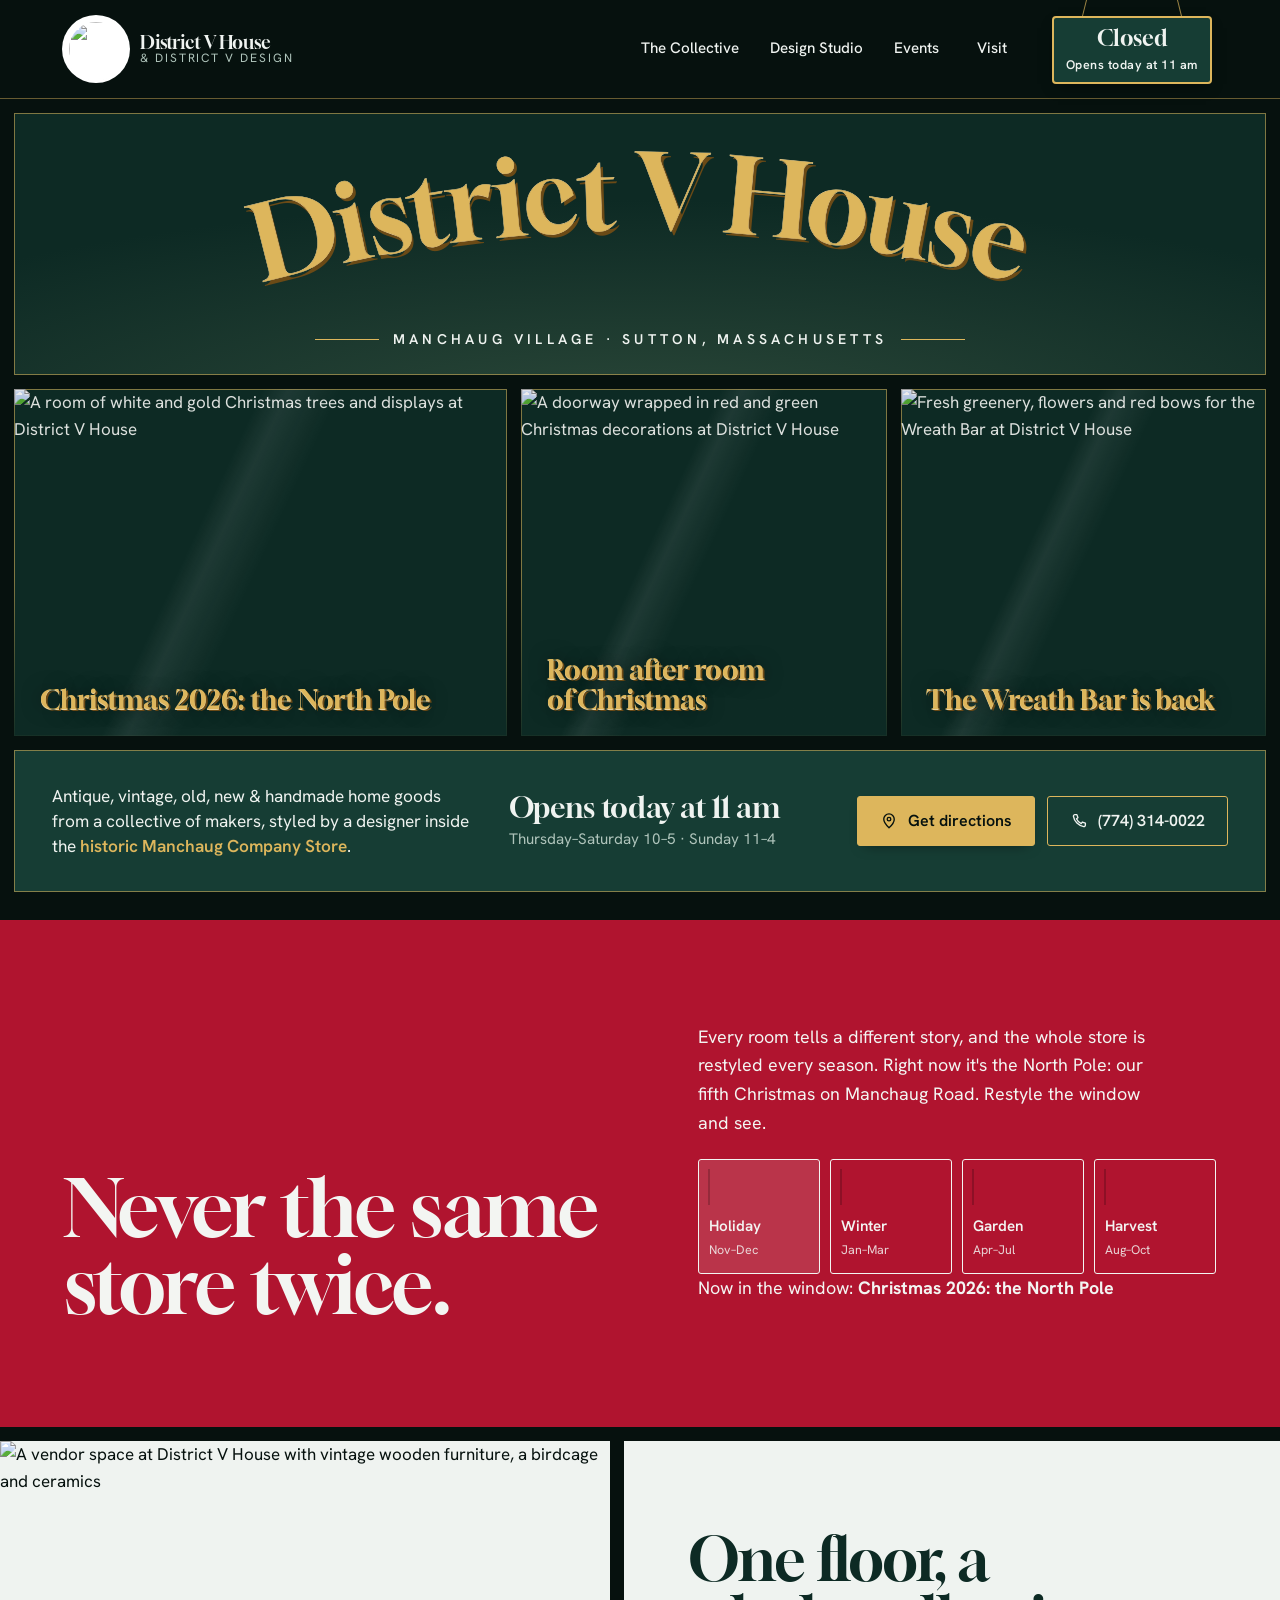
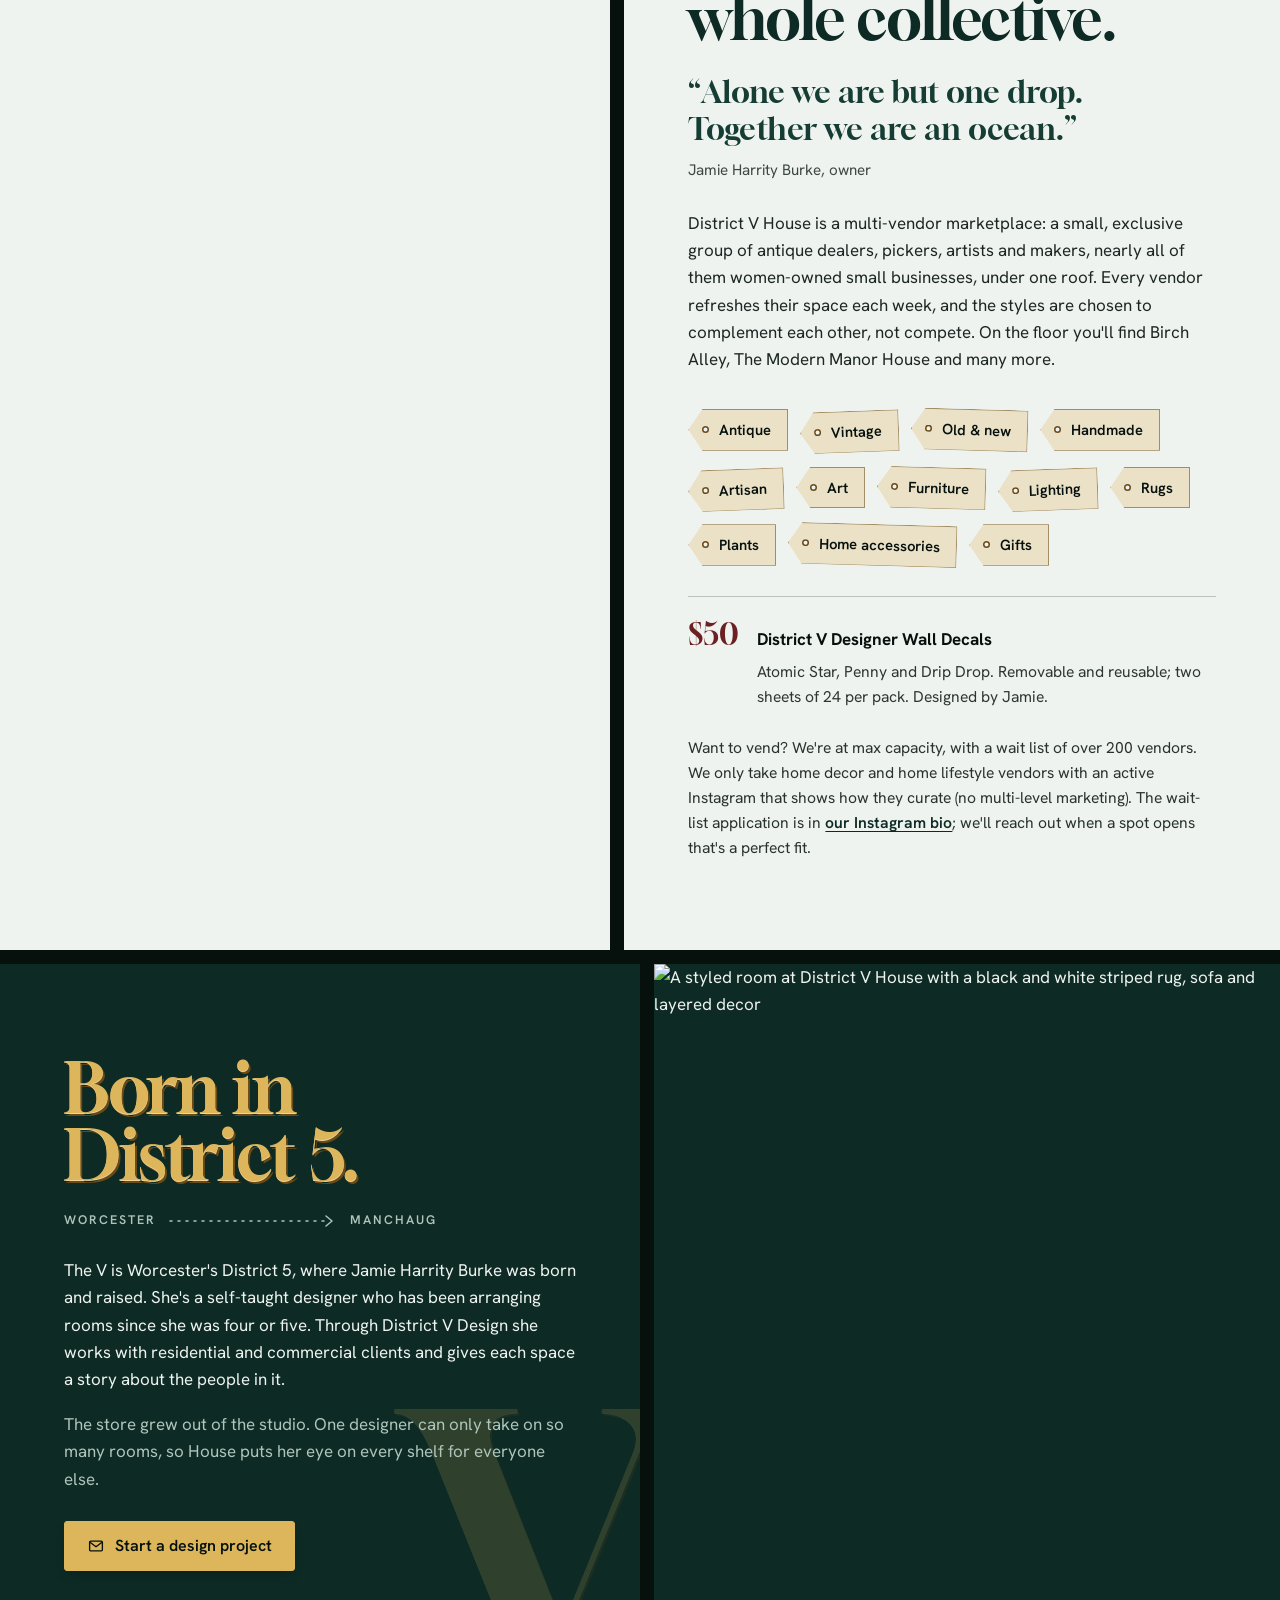
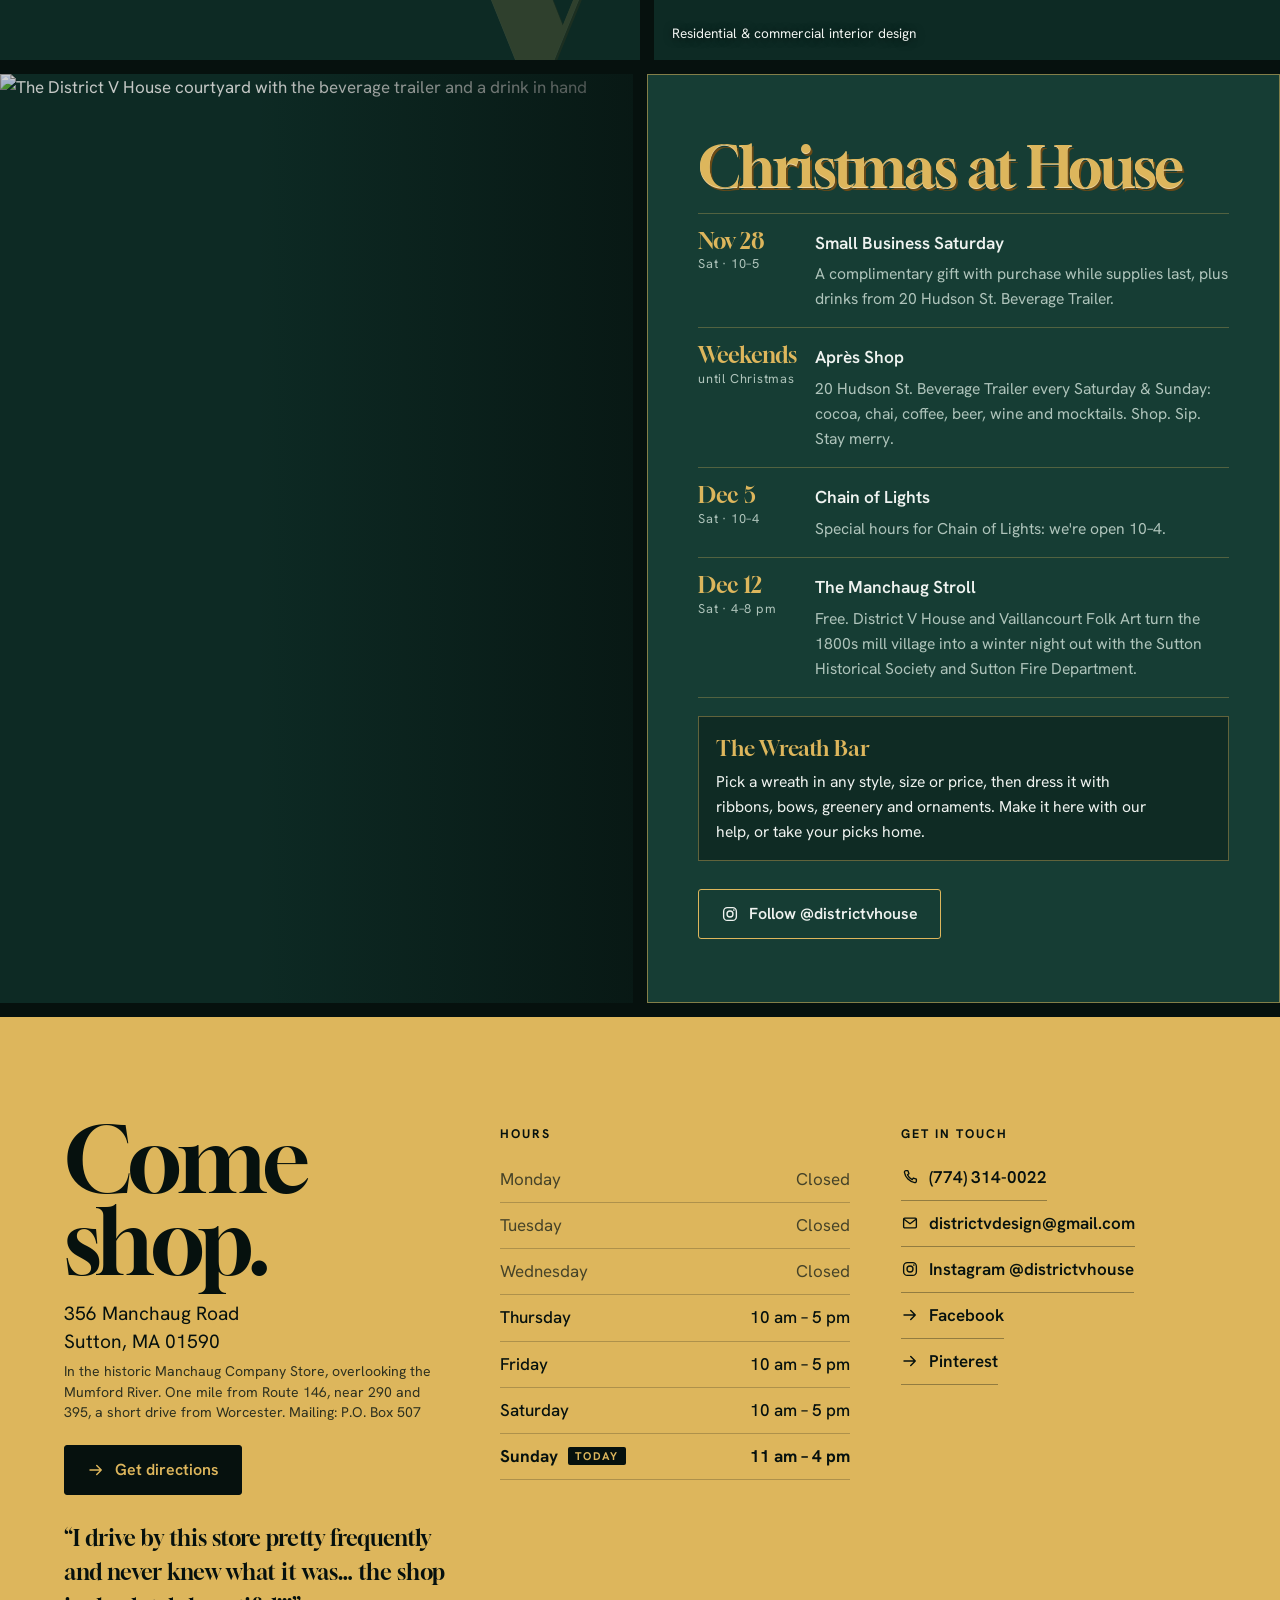
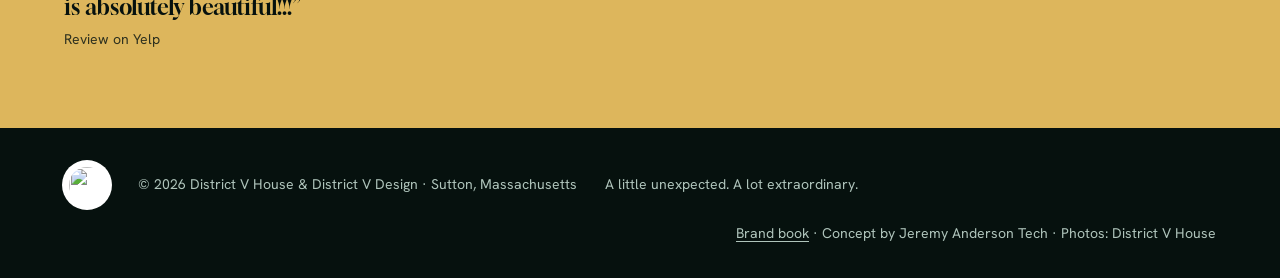
==== index.html @ ffac26c3 "Add District V House pitch site, brand book and design system - index.html: single-file Season Windo" ====
<!DOCTYPE html>
<html lang="en" data-season="holiday">
<head>
<meta charset="utf-8">
<meta name="viewport" content="width=device-width, initial-scale=1">
<meta name="robots" content="noindex"><!-- pitch preview: remove when this becomes the live site -->
<title>District V House · Curated home store in Manchaug Village, Sutton MA</title>
<meta name="description" content="District V House is a designer-run, vendor-based home store in the original Manchaug village store in Sutton, Massachusetts: antique, vintage, old, new, handmade and artisan home decor. Open Thursday–Saturday 10–5, Sunday 11–4.">
<meta property="og:title" content="District V House · Sutton, MA">
<meta property="og:description" content="A designer's home store in the historic village of Manchaug. Antique, vintage, new and handmade, restyled every season.">
<meta name="theme-color" content="#0D2A24">
<link rel="preconnect" href="https://fonts.googleapis.com">
<link rel="preconnect" href="https://fonts.gstatic.com" crossorigin>
<link href="https://fonts.googleapis.com/css2?family=Gloock&family=Hanken+Grotesk:ital,wght@0,400;0,500;0,600;0,700;1,400&display=swap" rel="stylesheet">
<script type="application/ld+json">
{
  "@context": "https://schema.org",
  "@type": "HomeGoodsStore",
  "name": "District V House",
  "description": "Vendor-based home lifestyle store with antique, vintage, old, new, handmade and artisan home decor, accessories and furniture, in the historic village of Manchaug.",
  "telephone": "+1-774-314-0022",
  "email": "districtvdesign@gmail.com",
  "address": {"@type": "PostalAddress","streetAddress": "356 Manchaug Road","addressLocality": "Sutton","addressRegion": "MA","postalCode": "01590","addressCountry": "US"},
  "openingHoursSpecification": [
    {"@type": "OpeningHoursSpecification","dayOfWeek": ["Thursday","Friday","Saturday"],"opens": "10:00","closes": "17:00"},
    {"@type": "OpeningHoursSpecification","dayOfWeek": "Sunday","opens": "11:00","closes": "16:00"}
  ],
  "founder": {"@type": "Person","name": "Jamie Harrity Burke"},
  "sameAs": ["https://www.instagram.com/districtvhouse/","https://www.facebook.com/Districtvdesign/","https://www.pinterest.com/districtvdesign/"]
}
</script>
<style>
/* ── Season tokens: the window is repainted every season ───────────── */
@property --glass  { syntax: '<color>'; inherits: true; initial-value: #0D2A24; }
@property --glass2 { syntax: '<color>'; inherits: true; initial-value: #163D34; }
@property --sash   { syntax: '<color>'; inherits: true; initial-value: #06110E; }
@property --leaf   { syntax: '<color>'; inherits: true; initial-value: #DDB65C; }
@property --shade  { syntax: '<color>'; inherits: true; initial-value: #6B4A16; }
@property --orn    { syntax: '<color>'; inherits: true; initial-value: #B0142F; }
@property --on-orn { syntax: '<color>'; inherits: true; initial-value: #EFF3F0; }
@property --frost  { syntax: '<color>'; inherits: true; initial-value: #EFF3F0; }
@property --mist   { syntax: '<color>'; inherits: true; initial-value: #AFC4BB; }

:root{
  --display: "Gloock", "Didot", "Bodoni 72", serif;
  --text: "Hanken Grotesk", system-ui, sans-serif;
  --mullion: clamp(8px, 1.1vw, 14px);
  --pin: 1px;
  --gutter: clamp(20px, 5vw, 72px);
  --ease: cubic-bezier(.16, 1, .3, 1);
}
html[data-season="holiday"]{ --glass:#0D2A24; --glass2:#163D34; --sash:#06110E; --leaf:#DDB65C; --shade:#6B4A16; --orn:#B0142F; --on-orn:#F3F5F2; --frost:#EFF3F0; --mist:#AFC4BB; }
html[data-season="winter"] { --glass:#0F1D33; --glass2:#1A2C49; --sash:#070C16; --leaf:#CBD4DF; --shade:#4A5568; --orn:#3E8FB8; --on-orn:#06101C; --frost:#F0F3F7; --mist:#A9B6C8; }
html[data-season="garden"] { --glass:#0C3A3A; --glass2:#145050; --sash:#042020; --leaf:#E8C25E; --shade:#6E5212; --orn:#E0507A; --on-orn:#1B0710; --frost:#F0F5F2; --mist:#A3C6C1; }
html[data-season="harvest"]{ --glass:#2A1512; --glass2:#3D1F19; --sash:#140908; --leaf:#E09A4C; --shade:#6A3A12; --orn:#E4B23A; --on-orn:#1E0E05; --frost:#F4F0EC; --mist:#CFB6A6; }

html{
  transition: --glass .9s var(--ease), --glass2 .9s var(--ease), --sash .9s var(--ease), --leaf .9s var(--ease),
              --shade .9s var(--ease), --orn .9s var(--ease), --on-orn .9s var(--ease), --frost .9s var(--ease), --mist .9s var(--ease);
  scroll-behavior: smooth;
  scrollbar-color: var(--leaf) var(--sash);
}
*,*::before,*::after{ box-sizing: border-box; }
body{
  margin:0; background: var(--sash); color: var(--frost);
  font-family: var(--text); font-size: 1.0625rem; line-height: 1.6;
  -webkit-font-smoothing: antialiased; text-rendering: optimizeLegibility;
}
::selection{ background: var(--leaf); color: var(--sash); }
img{ display:block; max-width:100%; }
a{ color: inherit; text-underline-offset: .22em; text-decoration-thickness: 1px; }
:focus-visible{ outline: 2px solid var(--leaf); outline-offset: 3px; border-radius: 2px; }
.sr-only{ position:absolute; width:1px; height:1px; overflow:hidden; clip:rect(0 0 0 0); white-space:nowrap; }
.skip{ position:absolute; left:12px; top:-60px; z-index:50; background:var(--leaf); color:var(--sash); padding:10px 16px; font-weight:600; border-radius:2px; }
.skip:focus{ top:12px; }

/* gilt lettering: gold leaf with keyline and a painted drop shade, as on shop glass */
.gilt{
  font-family: var(--display); font-weight: 400; color: var(--leaf);
  text-shadow: 0 1px 0 color-mix(in oklab, var(--leaf) 60%, white), 2px 3px 0 var(--shade);
  letter-spacing: -0.01em;
}
.caps{ font-family: var(--text); text-transform: uppercase; letter-spacing: .16em; font-weight: 600; font-size: .78rem; }

/* ── Sash header ─────────────────────────────────────────────────── */
.sash{
  position: relative; z-index: 5; background: var(--sash);
  display:flex; align-items:center; gap: clamp(14px,3vw,40px);
  padding: 14px var(--gutter);
  border-bottom: var(--pin) solid color-mix(in oklab, var(--leaf) 45%, transparent);
}
.badge{ flex: none; width: 64px; height: 64px; border-radius: 50%; background:#fff; object-fit: contain; padding: 5px; box-shadow: 0 0 0 2px #fff; }
.badge-link{ display:flex; align-items:center; gap: 12px; text-decoration:none; }
.badge-word{ font-family: var(--display); font-size: 1.15rem; line-height:1.05; color: var(--frost); }
.badge-word small{ display:block; font-family: var(--text); font-size: .75rem; letter-spacing:.16em; text-transform:uppercase; color: var(--mist); }
.nav{ margin-left:auto; display:flex; gap: clamp(14px,2.4vw,34px); }
.nav a{ min-width: 44px; text-align:center; text-decoration:none; font-weight:500; font-size:.95rem; color: var(--frost); padding: 12px 0; border-bottom: 1px solid transparent; transition: border-color .3s, color .3s; }
.nav a:hover{ color: var(--leaf); border-color: var(--leaf); }

/* hanging open/closed sign */
.hang{ position: relative; flex:none; padding-top: 2px; margin-right: 4px; }
.hang::before,.hang::after{ content:""; position:absolute; top:-18px; width:1px; height:22px; background: color-mix(in oklab, var(--leaf) 70%, transparent); }
.hang::before{ left: 22%; transform: rotate(14deg); transform-origin: top; }
.hang::after { right:22%; transform: rotate(-14deg); transform-origin: top; }
.sign{
  display:block; min-width: 138px; text-align:center; text-decoration:none;
  background: var(--orn); color: var(--on-orn);
  border: 2px solid var(--leaf); border-radius: 4px;
  padding: 6px 12px 8px; line-height: 1.3;
  box-shadow: 0 6px 14px -6px rgb(0 0 0 / .6);
  transform-origin: 50% -20px;
}
.sign b{ display:block; font-family: var(--display); font-weight:400; font-size: 1.35rem; letter-spacing: .02em; }
.sign span{ font-size: .78rem; font-weight:600; letter-spacing:.04em; }
.sign[data-state="closed"]{ background: var(--glass2); color: var(--frost); }
@keyframes swing{ 0%{transform:rotate(7deg)} 30%{transform:rotate(-4deg)} 55%{transform:rotate(2deg)} 78%{transform:rotate(-1deg)} 100%{transform:rotate(0)} }
.sign.swing{ animation: swing 1.6s var(--ease) both; }

/* ── The window (hero) ───────────────────────────────────────────── */
.window{
  background: var(--sash); padding: var(--mullion);
  display:grid; gap: var(--mullion);
  grid-template-columns: 1.35fr 1fr 1fr;
  grid-template-rows: auto minmax(240px, 1fr) auto;
  height: max(640px, calc(100svh - 93px));
}
.pane{ position:relative; overflow:hidden; background: var(--glass);
  box-shadow: inset 0 0 0 var(--pin) color-mix(in oklab, var(--leaf) 55%, transparent); }
.transom{
  grid-column: 1 / -1; text-align:center; padding: clamp(14px,2vw,28px) var(--gutter) clamp(14px,1.8vw,24px);
  background:
    radial-gradient(120% 140% at 50% 120%, color-mix(in oklab, var(--glass2) 90%, var(--leaf)) 0%, var(--glass) 62%);
}
.arch{ width: min(980px, 100%); height:auto; margin: 0 auto; display:block; overflow: visible; }
.arch text{ font-family: var(--display); }
.arch .t-shade{ fill: var(--shade); }
.arch .t-gilt{ fill: var(--leaf); stroke: color-mix(in oklab, var(--leaf) 55%, white); stroke-width: .6; paint-order: stroke; }
.where{ margin: clamp(2px,.6vw,10px) 0 0; color: var(--frost); }
.where .caps{ font-size: clamp(.75rem, 1.1vw, .9rem); letter-spacing: .3em; }
.where .rule{ display:inline-block; width: clamp(24px,5vw,70px); height:1px; background: var(--leaf); vertical-align: middle; margin: 0 14px; }

.display-pane img{
  position:absolute; inset:0; width:100%; height:100%; object-fit:cover;
  filter: brightness(.92) saturate(1.05);
  transition: filter .55s var(--ease), transform 6s var(--ease);
}
.display-pane:hover img{ transform: scale(1.03); }
.display-pane::after{ /* the glass itself: a dusk reflection streak and a low tint for the lettering */
  content:""; position:absolute; inset:0; pointer-events:none;
  background:
    linear-gradient(115deg, transparent 0 38%, rgb(255 255 255 / .07) 42%, transparent 50% 100%),
    linear-gradient(to top, color-mix(in oklab, var(--glass) 92%, transparent) 0%, transparent 46%);
}
.display-pane figcaption{
  position:absolute; left: clamp(14px,2vw,26px); right: 14px; bottom: clamp(12px,1.8vw,22px); z-index:1;
  font-family: var(--display); font-size: clamp(1.25rem, 2.1vw, 1.9rem); line-height:1.1; color: var(--leaf);
  text-shadow: 0 1px 0 color-mix(in oklab, var(--leaf) 60%, white), 2px 2px 0 var(--shade), 0 0 18px rgb(0 0 0 / .55);
  text-wrap: balance;
}
.window.dim .display-pane img{ filter: brightness(.18) saturate(.6); }

.bulkhead{
  grid-column: 1 / -1; background: var(--glass2);
  display:grid; grid-template-columns: 1.35fr 1fr auto; align-items:center; gap: clamp(18px,3vw,44px);
  padding: clamp(20px,2.6vw,34px) clamp(20px,3vw,44px);
  box-shadow: inset 0 0 0 var(--pin) color-mix(in oklab, var(--leaf) 55%, transparent);
}
.lede{ margin:0; font-size: clamp(1.05rem,1.35vw,1.25rem); line-height:1.45; max-width: 44ch; color: var(--frost); }
.lede strong{ color: var(--leaf); font-weight:600; }
.hours-now{ margin:0; }
.hours-now .big{ display:block; text-wrap: balance; font-family: var(--display); font-size: clamp(1.5rem,2.3vw,2.1rem); line-height:1.1; color: var(--frost); }
.hours-now .small{ display:block; color: var(--mist); font-size: .95rem; margin-top: 4px; }
.actions{ display:flex; gap: 12px; flex-wrap: wrap; }
.btn{
  display:inline-flex; align-items:center; gap:10px; text-decoration:none; cursor:pointer;
  font-family: var(--text); font-weight:600; font-size: 1rem; line-height:1;
  padding: 15px 22px; border-radius: 3px; border: 1.5px solid var(--leaf);
  transition: background-color .3s var(--ease), color .3s var(--ease), transform .3s var(--ease), box-shadow .3s var(--ease);
}
.btn svg{ width:18px; height:18px; flex:none; }
.btn-gilt{ background: var(--leaf); color: var(--sash); box-shadow: 0 6px 14px -8px rgb(0 0 0 / .55); }
.btn-gilt:hover{ transform: translateY(-1px); box-shadow: 0 10px 18px -8px rgb(0 0 0 / .6); }
.btn-line{ background: transparent; color: var(--frost); }
.btn-line:hover{ background: color-mix(in oklab, var(--leaf) 14%, transparent); }
.btn-dark{ background: var(--sash); color: var(--leaf); border-color: var(--sash); }
.btn-dark:hover{ background: var(--glass); }

/* ── Season band ─────────────────────────────────────────────────── */
.season{
  background: var(--orn); color: var(--on-orn);
  padding: clamp(56px,8vw,112px) var(--gutter);
  display:grid; grid-template-columns: minmax(0,1.1fr) minmax(0,1fr); gap: clamp(28px,5vw,80px); align-items:end;
  border-top: var(--mullion) solid var(--sash);
}
.season h2{ margin:0; font-family: var(--display); font-weight:400; font-size: clamp(2.6rem,6.2vw,5.6rem); line-height:.98; letter-spacing:-.02em; text-wrap: balance; }
.season p{ margin: 0 0 22px; max-width: 46ch; font-size: 1.12rem; }
.swatches{ display:grid; grid-template-columns: repeat(4,1fr); gap: 10px; }
.swatch{
  appearance:none; cursor:pointer; text-align:left; font: inherit; color: inherit;
  background: transparent; border: 1.5px solid currentColor; border-radius: 3px;
  padding: 10px 10px 12px; display:flex; flex-direction:column; gap: 10px;
  transition: transform .35s var(--ease), background-color .35s var(--ease);
}
.swatch:hover{ transform: translateY(-2px); }
.swatch[aria-pressed="true"]{ background: color-mix(in oklab, currentColor 14%, transparent); }
.swatch .chips{ display:flex; height: 34px; border-radius: 2px; overflow:hidden; box-shadow: 0 0 0 1px rgb(0 0 0 / .2); }
.swatch .chips i{ flex:1; }
.swatch b{ font-weight:600; font-size:.95rem; }
.swatch small{ font-size: .78rem; opacity:.85; margin-top:-8px; }
.now-showing{ margin-top: 14px; font-size: .92rem; }

/* ── Collective ──────────────────────────────────────────────────── */
.collective{
  background: var(--frost); color: var(--sash);
  border-top: var(--mullion) solid var(--sash);
  display:grid; grid-template-columns: minmax(0,1fr) minmax(0,1.05fr);
}
.collective .photo{ position:relative; min-height: 520px; border-right: var(--mullion) solid var(--sash); }
.collective .photo img{ position:absolute; inset:0; width:100%; height:100%; object-fit:cover; }
.collective .copy{ padding: clamp(48px,7vw,104px) var(--gutter); }
.collective h2{ margin:0 0 26px; font-family: var(--display); font-weight:400; font-size: clamp(2.3rem,4.6vw,4rem); line-height:1; letter-spacing:-.02em; color: var(--glass); text-wrap: balance; }
.quote{ margin: 0 0 28px; padding: 0; }
.quote p{ margin:0; font-family: var(--display); font-size: clamp(1.45rem,2.4vw,2.05rem); line-height:1.2; color: var(--glass2); text-wrap: balance; }
.quote footer{ margin-top: 10px; font-size:.95rem; color: color-mix(in oklab, var(--sash) 72%, var(--frost)); }
.collective .body{ max-width: 58ch; margin: 0 0 30px; color: color-mix(in oklab, var(--sash) 88%, var(--frost)); }
.tags{ list-style:none; margin: 0 0 30px; padding: 6px 0 0; display:flex; flex-wrap:wrap; gap: 16px 12px; }
.tag{
  position: relative; display:inline-flex; align-items:center;
  padding: 8px 16px 8px 30px; font-weight:600; font-size: .92rem; color: var(--sash);
  background: color-mix(in oklab, var(--leaf) 30%, var(--frost));
  border: 1px solid color-mix(in oklab, var(--shade) 55%, transparent);
  clip-path: polygon(14px 0, 100% 0, 100% 100%, 14px 100%, 0 50%);
}
.tag::before{ content:""; position:absolute; left: 13px; top: 50%; width: 7px; height:7px; margin-top:-3.5px; border-radius:50%; background: var(--frost); box-shadow: inset 0 0 0 1.5px var(--shade); }
.tags li:nth-child(3n+2){ transform: rotate(-2deg) translateY(2px); }
.tags li:nth-child(4n+3){ transform: rotate(1.6deg); }
.made-here{
  border-top: 1px solid color-mix(in oklab, var(--sash) 22%, transparent);
  padding-top: 22px; display:grid; grid-template-columns: auto 1fr; gap: 6px 18px; align-items:baseline; max-width: 60ch;
}
.made-here .price{ font-family: var(--display); font-size: 1.9rem; color: color-mix(in oklab, var(--orn) 62%, var(--sash)); line-height:1; grid-row: span 2; }
.made-here b{ font-weight:700; }
.made-here span{ color: color-mix(in oklab, var(--sash) 80%, var(--frost)); font-size:.98rem; }
.vendor-note{ margin: 26px 0 0; font-size: .98rem; color: color-mix(in oklab, var(--sash) 82%, var(--frost)); max-width: 58ch; }
.vendor-note a{ font-weight:600; color: var(--glass); }

/* ── Design studio ───────────────────────────────────────────────── */
.studio{
  background: var(--glass); border-top: var(--mullion) solid var(--sash);
  display:grid; grid-template-columns: minmax(0,1fr) minmax(0,1fr) ; align-items: stretch;
}
.studio .copy{ padding: clamp(48px,7vw,104px) var(--gutter); position:relative; overflow:hidden; }
.studio .numeral{
  position:absolute; right: -0.06em; bottom: -0.22em; font-size: clamp(16rem, 30vw, 30rem); line-height:1;
  opacity: .16; pointer-events:none; user-select:none;
}
.studio h2{ position:relative; margin:0 0 22px; font-size: clamp(2.6rem,5.4vw,4.8rem); line-height: .98; letter-spacing:-.02em; text-wrap: balance; }
.route{ position:relative; display:flex; align-items:center; gap: 12px; margin: 0 0 26px; color: var(--mist); }
.route svg{ width: clamp(90px,14vw,170px); height: 14px; flex:none; }
.studio .body{ position:relative; max-width: 54ch; margin: 0 0 18px; color: var(--frost); }
.studio .body + .body{ color: var(--mist); }
.studio .actions{ position:relative; margin-top: 28px; }
.studio .photo{ position:relative; min-height: 560px; border-left: var(--mullion) solid var(--sash); }
.studio .photo img{ position:absolute; inset:0; width:100%; height:100%; object-fit:cover; }
.studio .photo figcaption{ position:absolute; left: 18px; bottom: 16px; right: 18px; color: var(--frost); font-size: .85rem; text-shadow: 0 1px 8px rgb(0 0 0 / .7); }

/* ── Stroll (events) ─────────────────────────────────────────────── */
.stroll{
  position:relative; background: var(--sash); border-top: var(--mullion) solid var(--sash);
  display:grid; grid-template-columns: repeat(12, minmax(0,1fr)); gap: var(--mullion);
}
.stroll .night{ grid-column: 1 / span 6; position:relative; min-height: 540px; overflow:hidden; background: var(--glass); }
.stroll .night img{ position:absolute; inset:0; width:100%; height:100%; object-fit:cover; filter: brightness(.82); }
.stroll .night::after{ content:""; position:absolute; inset:0; background: linear-gradient(to right, transparent 40%, color-mix(in oklab, var(--sash) 70%, transparent)); }
.stroll .card{ grid-column: 7 / -1; background: var(--glass2); padding: clamp(40px,5vw,72px) clamp(24px,4vw,60px); display:flex; flex-direction:column; justify-content:center;
  box-shadow: inset 0 0 0 var(--pin) color-mix(in oklab, var(--leaf) 55%, transparent); }
.stroll h2{ margin: 0 0 18px; font-size: clamp(2.4rem,4.4vw,4rem); line-height:1; letter-spacing:-.02em; }
.stroll .when{ display:flex; flex-wrap:wrap; gap: 8px 22px; margin: 0 0 20px; padding: 14px 0; border-block: 1px solid color-mix(in oklab, var(--leaf) 40%, transparent); }
.stroll .when div{ display:flex; flex-direction:column; }
.stroll .when dt{ font-size: .74rem; letter-spacing:.16em; text-transform:uppercase; color: var(--mist); font-weight:600; }
.stroll .when dd{ margin:0; font-family: var(--display); font-size: 1.45rem; color: var(--leaf); }
.stroll p{ margin: 0 0 16px; max-width: 50ch; color: var(--frost); }
.stroll .aside{ color: var(--mist); font-size: .98rem; }
.stroll .actions{ margin-top: 10px; }

/* ── Visit (the gold bulkhead) ───────────────────────────────────── */
.visit{
  background: var(--leaf); color: var(--sash);
  border-top: var(--mullion) solid var(--sash);
  padding: clamp(56px,8vw,112px) var(--gutter) clamp(40px,6vw,80px);
  display:grid; grid-template-columns: minmax(0,1.1fr) minmax(0,1fr) minmax(0,.9fr); gap: clamp(28px,4vw,64px);
}
.visit h2{ margin:0 0 16px; font-family: var(--display); font-weight:400; font-size: clamp(3rem,7vw,6rem); line-height:.92; letter-spacing:-.03em; color: var(--sash); }
.visit address{ font-style:normal; font-size: 1.2rem; line-height:1.45; margin: 0 0 22px; }
.visit address small{ display:block; font-size: .88rem; margin-top: 6px; color: color-mix(in oklab, var(--sash) 78%, var(--leaf)); }
.visit h3{ margin: 6px 0 12px; font-size: .78rem; letter-spacing:.16em; text-transform:uppercase; font-weight:700; }
.hours{ width:100%; border-collapse: collapse; font-variant-numeric: tabular-nums; }
.hours th, .hours td{ text-align:left; padding: 9px 0; border-bottom: 1px solid color-mix(in oklab, var(--sash) 22%, transparent); font-weight:500; }
.hours td{ text-align:right; }
.hours tr.closed td, .hours tr.closed th{ color: color-mix(in oklab, var(--sash) 66%, var(--leaf)); font-weight:400; }
.hours tr.today th, .hours tr.today td{ font-weight:700; }
.hours tr.today th::after{ content:"Today"; margin-left: 10px; font-size:.7rem; letter-spacing:.12em; text-transform:uppercase; padding: 2px 7px; border-radius: 2px; background: var(--sash); color: var(--leaf); vertical-align: 2px; }
.contact-list{ list-style:none; margin:0; padding:0; display:grid; gap: 2px; }
.contact-list a{ display:inline-flex; min-height: 44px; gap: 10px; align-items:center; font-weight:600; text-decoration:none; border-bottom: 1px solid color-mix(in oklab, var(--sash) 35%, transparent); padding-bottom: 2px; }
.contact-list a:hover{ border-color: var(--sash); }
.contact-list svg{ width:18px; height:18px; flex:none; }

footer.foot{
  background: var(--sash); color: var(--mist); padding: 34px var(--gutter);
  display:flex; flex-wrap:wrap; gap: 14px 28px; align-items:center; font-size: .88rem;
}
footer.foot .badge{ width: 46px; height:46px; }
footer.foot p{ margin:0; }
footer.foot .credit{ margin-left:auto; }

/* ── Small-screen menu & quick-action dock ──────────────────────── */
.menu-btn{ display:none; align-items:center; gap:8px; min-height:44px; padding: 0 14px; border:1.5px solid color-mix(in oklab, var(--leaf) 70%, transparent); border-radius:3px; background:transparent; color: var(--frost); font: 600 .95rem var(--text); cursor:pointer; }
.menu-btn svg{ width:18px; height:18px; }
.mnav{ position:absolute; left:0; right:0; top:100%; background: var(--sash); border-bottom: var(--pin) solid color-mix(in oklab, var(--leaf) 45%, transparent); padding: 6px var(--gutter) 18px; display:grid; }
.mnav[hidden]{ display:none; }
.mnav a{ font-family: var(--display); font-size: 1.6rem; color: var(--leaf); text-decoration:none; padding: 10px 0; border-bottom: 1px solid color-mix(in oklab, var(--leaf) 22%, transparent); }
.dock{ position:fixed; z-index:20; left:0; right:0; bottom:0; display:none; gap:8px; padding: 10px 12px calc(10px + env(safe-area-inset-bottom)); background: var(--sash); border-top: var(--pin) solid color-mix(in oklab, var(--leaf) 50%, transparent); transform: translateY(110%); transition: transform .45s var(--ease); }
.dock.show{ transform:none; }
.dock .btn{ flex:1; justify-content:center; padding: 13px 10px; }

/* ── Season events list ─────────────────────────────────────────── */
.events{ list-style:none; margin: 0 0 18px; padding:0; display:grid; }
.events li{ display:grid; grid-template-columns: 6.2rem 1fr; gap: 4px 18px; padding: 16px 0; border-top: 1px solid color-mix(in oklab, var(--leaf) 30%, transparent); }
.events li:last-child{ border-bottom: 1px solid color-mix(in oklab, var(--leaf) 30%, transparent); }
.events .d{ grid-row: span 2; font-family: var(--display); color: var(--leaf); font-size: 1.35rem; line-height:1.1; }
.events .d small{ display:block; font-family: var(--text); font-size: .8rem; letter-spacing:.06em; color: var(--mist); margin-top: 4px; }
.events b{ font-weight:600; font-size: 1.08rem; color: var(--frost); }
.events span{ color: var(--mist); font-size: .98rem; }
.wreath{ margin: 0 0 18px; padding: 16px 18px; background: color-mix(in oklab, var(--sash) 40%, transparent); box-shadow: inset 0 0 0 1px color-mix(in oklab, var(--leaf) 40%, transparent); }
.wreath b{ font-family: var(--display); font-weight:400; color: var(--leaf); font-size: 1.3rem; display:block; margin-bottom: 4px; }
.wreath p{ margin:0; color: var(--frost); font-size: .98rem; }
.review{ margin: 26px 0 0; font-size: 1rem; }
.review q{ font-family: var(--display); font-size: 1.35rem; }
.review cite{ display:block; font-style:normal; font-size:.88rem; margin-top: 4px; color: color-mix(in oklab, var(--sash) 78%, var(--leaf)); }

/* ── Responsive ──────────────────────────────────────────────────── */
@media (max-width: 1080px){
  .nav{ display:none; }
  .menu-btn{ display:inline-flex; }
  .bulkhead{ grid-template-columns: 1fr 1fr; }
  .bulkhead .actions{ grid-column: 1 / -1; }
  .visit{ grid-template-columns: 1fr 1fr; }
  .visit > :first-child{ grid-column: 1 / -1; }
}
@media (max-width: 820px), (max-height: 520px){
  .dock{ display:flex; }
  body{ padding-bottom: 76px; }
}
@media (max-width: 820px){
  .badge-word{ display:none; }
  .sash{ gap: 10px; }
  .badge{ width: 54px; height: 54px; }
  .sign{ min-width: 0; padding: 5px 10px 6px; }
  .sign b{ font-size: 1.15rem; }
  .where .caps{ font-size: .75rem; }
  .window{ grid-template-columns: 1fr; grid-template-rows: auto auto auto; height: auto; }
  .panes{ display:flex; gap: var(--mullion); overflow-x:auto; scroll-snap-type: x mandatory; scrollbar-width: none; }
  .panes::-webkit-scrollbar{ display:none; }
  .panes .display-pane{ flex: 0 0 82%; height: 44vh; max-height: 400px; scroll-snap-align: center; }
  .where .rule{ display:none; }
  .where .caps{ letter-spacing: .2em; }
  .bulkhead{ grid-template-columns: 1fr; }
  .season, .collective, .studio{ grid-template-columns: 1fr; }
  .collective .photo{ min-height: 320px; border-right:0; border-bottom: var(--mullion) solid var(--sash); }
  .studio .photo{ min-height: 360px; border-left:0; border-top: var(--mullion) solid var(--sash); order: 2; }
  .stroll .night{ grid-column: 1 / -1; min-height: 300px; }
  .stroll .card{ grid-column: 1 / -1; }
  .visit{ grid-template-columns: 1fr; }
  .swatches{ grid-template-columns: repeat(2,1fr); }
  footer.foot .credit{ margin-left:0; }
}
@media (min-width: 821px){ .panes{ display: contents; } }
@media (prefers-reduced-motion: reduce){
  html{ transition:none; scroll-behavior:auto; }
  .sign.swing{ animation:none; }
  .display-pane img{ transition:none; }
}
</style>
</head>
<body>
<a class="skip" href="#main">Skip to content</a>

<svg width="0" height="0" style="position:absolute" aria-hidden="true">
  <defs>
    <symbol id="i-pin" viewBox="0 0 24 24"><path d="M12 21s-7-6.2-7-11.5A7 7 0 0 1 19 9.5C19 14.8 12 21 12 21Z" fill="none" stroke="currentColor" stroke-width="1.8" stroke-linejoin="round"/><circle cx="12" cy="9.5" r="2.4" fill="none" stroke="currentColor" stroke-width="1.8"/></symbol>
    <symbol id="i-phone" viewBox="0 0 24 24"><path d="M6.6 3.5h2.6l1.4 4.1-2 1.4a12 12 0 0 0 6.4 6.4l1.4-2 4.1 1.4v2.6a2 2 0 0 1-2.2 2A16.6 16.6 0 0 1 4.6 5.7a2 2 0 0 1 2-2.2Z" fill="none" stroke="currentColor" stroke-width="1.8" stroke-linejoin="round"/></symbol>
    <symbol id="i-mail" viewBox="0 0 24 24"><rect x="3.5" y="5.5" width="17" height="13" rx="1.5" fill="none" stroke="currentColor" stroke-width="1.8"/><path d="m4 7 8 6 8-6" fill="none" stroke="currentColor" stroke-width="1.8" stroke-linejoin="round"/></symbol>
    <symbol id="i-arrow" viewBox="0 0 24 24"><path d="M4 12h15M13 6l6 6-6 6" fill="none" stroke="currentColor" stroke-width="1.9" stroke-linecap="round" stroke-linejoin="round"/></symbol>
    <symbol id="i-cam" viewBox="0 0 24 24"><rect x="3.5" y="3.5" width="17" height="17" rx="5" fill="none" stroke="currentColor" stroke-width="1.8"/><circle cx="12" cy="12" r="4" fill="none" stroke="currentColor" stroke-width="1.8"/><circle cx="17.2" cy="6.8" r="1.1" fill="currentColor"/></symbol>
  </defs>
</svg>

<header class="sash">
  <a class="badge-link" href="#top" aria-label="District V House home">
    <img class="badge" src="https://img1.wsimg.com/isteam/ip/d721429c-11dc-4b02-8fed-165d735cdef7/District-3.png/:/rs=w:200,m" alt="" width="64" height="64">
    <span class="badge-word">District V House<small>&amp; District V Design</small></span>
  </a>
  <nav class="nav" aria-label="Main">
    <a href="#collective">The Collective</a>
    <a href="#studio">Design Studio</a>
    <a href="#stroll">Events</a>
    <a href="#visit">Visit</a>
  </nav>
  <div class="hang">
    <a class="sign" id="sign" href="#visit" data-state="open" aria-live="polite">
      <b id="sign-word">Open</b><span id="sign-sub">Thu–Sat 10–5 · Sun 11–4</span>
    </a>
  </div>
  <button class="menu-btn" id="menu-btn" aria-expanded="false" aria-controls="mnav"><svg viewBox="0 0 24 24" aria-hidden="true"><path d="M4 7h16M4 12h16M4 17h16" stroke="currentColor" stroke-width="1.8" stroke-linecap="round"/></svg>Menu</button>
  <nav class="mnav" id="mnav" aria-label="Main" hidden>
    <a href="#collective">The Collective</a>
    <a href="#studio">Design Studio</a>
    <a href="#stroll">Events</a>
    <a href="#visit">Visit</a>
  </nav>
</header>

<main id="main">
  <section class="window" id="top" aria-label="District V House storefront">
    <div class="pane transom">
      <h1 class="sr-only">District V House, Manchaug Village, Sutton, Massachusetts</h1>
      <svg class="arch" viewBox="0 0 1100 200" role="img" aria-label="District V House">
        <defs><path id="arc" d="M60 182 Q550 22 1040 182"/></defs>
        <text class="t-shade" font-size="116" text-anchor="middle" transform="translate(3 4)"><textPath href="#arc" startOffset="50%">District V House</textPath></text>
        <text class="t-gilt" font-size="116" text-anchor="middle"><textPath href="#arc" startOffset="50%">District V House</textPath></text>
      </svg>
      <p class="where"><span class="rule"></span><span class="caps">Manchaug Village · Sutton, Massachusetts</span><span class="rule"></span></p>
    </div>

    <div class="panes">
      <figure class="pane display-pane" style="margin:0"><img data-slot="0" src="https://img1.wsimg.com/isteam/ip/d721429c-11dc-4b02-8fed-165d735cdef7/Christmas%202026.jpeg/:/rs=w:1100,m" alt="A room of white and gold Christmas trees and displays at District V House" loading="eager" fetchpriority="high"><figcaption data-cap="0">Christmas 2026: the North Pole</figcaption></figure>
      <figure class="pane display-pane" style="margin:0"><img data-slot="1" src="https://img1.wsimg.com/isteam/ip/d721429c-11dc-4b02-8fed-165d735cdef7/IMG_7144.jpeg/:/rs=w:1100,m" alt="A doorway wrapped in red and green Christmas decorations at District V House" loading="eager"><figcaption data-cap="1">Room after room of Christmas</figcaption></figure>
      <figure class="pane display-pane" style="margin:0"><img data-slot="2" src="https://img1.wsimg.com/isteam/ip/d721429c-11dc-4b02-8fed-165d735cdef7/IMG_5077.jpeg/:/rs=w:1100,m" alt="Fresh greenery, flowers and red bows for the Wreath Bar at District V House" loading="eager"><figcaption data-cap="2">The Wreath Bar is back</figcaption></figure>
    </div>

    <div class="bulkhead">
      <p class="lede">Antique, vintage, old, new &amp; handmade home goods from a collective of makers, styled by a designer inside the <strong>historic Manchaug Company Store</strong>.</p>
      <p class="hours-now"><span class="big" id="today-hours">Thursday–Saturday 10–5</span><span class="small" id="today-sub">Sunday 11–4 · Closed Monday–Wednesday</span></p>
      <div class="actions">
        <a class="btn btn-gilt" href="https://www.google.com/maps/dir/?api=1&amp;destination=356+Manchaug+Road+Sutton+MA+01590" target="_blank" rel="noopener"><svg aria-hidden="true"><use href="#i-pin"/></svg>Get directions</a>
        <a class="btn btn-line" href="tel:+17743140022"><svg aria-hidden="true"><use href="#i-phone"/></svg>(774) 314-0022</a>
      </div>
    </div>
  </section>

  <section class="season" aria-labelledby="season-h">
    <div>
      <h2 id="season-h">Never the same store twice.</h2>
    </div>
    <div>
      <p>Every room tells a different story, and the whole store is restyled every season. Right now it's the North Pole: our fifth Christmas on Manchaug Road. Restyle the window and see.</p>
      <div class="swatches" role="group" aria-label="Restyle the window by season">
        <button class="swatch" data-season="holiday" aria-pressed="true"><span class="chips"><i style="background:#0D2A24"></i><i style="background:#DDB65C"></i><i style="background:#B0142F"></i></span><b>Holiday</b><small>Nov–Dec</small></button>
        <button class="swatch" data-season="winter" aria-pressed="false"><span class="chips"><i style="background:#0F1D33"></i><i style="background:#CBD4DF"></i><i style="background:#3E8FB8"></i></span><b>Winter</b><small>Jan–Mar</small></button>
        <button class="swatch" data-season="garden" aria-pressed="false"><span class="chips"><i style="background:#0C3A3A"></i><i style="background:#E8C25E"></i><i style="background:#E0507A"></i></span><b>Garden</b><small>Apr–Jul</small></button>
        <button class="swatch" data-season="harvest" aria-pressed="false"><span class="chips"><i style="background:#2A1512"></i><i style="background:#E09A4C"></i><i style="background:#E4B23A"></i></span><b>Harvest</b><small>Aug–Oct</small></button>
      </div>
      <p class="now-showing" aria-live="polite">Now in the window: <strong id="season-name">Holiday Collection 2026</strong></p>
    </div>
  </section>

  <section class="collective" id="collective" aria-labelledby="collective-h">
    <figure class="photo" style="margin:0"><img src="https://img1.wsimg.com/isteam/ip/d721429c-11dc-4b02-8fed-165d735cdef7/IMG_9929.jpeg/:/rs=w:1400,m" alt="A vendor space at District V House with vintage wooden furniture, a birdcage and ceramics" loading="lazy"></figure>
    <div class="copy">
      <h2 id="collective-h">One floor, a whole collective.</h2>
      <blockquote class="quote">
        <p>“Alone we are but one drop. Together we are an ocean.”</p>
        <footer>Jamie Harrity Burke, owner</footer>
      </blockquote>
      <p class="body">District V House is a multi-vendor marketplace: a small, exclusive group of antique dealers, pickers, artists and makers, nearly all of them women-owned small businesses, under one roof. Every vendor refreshes their space each week, and the styles are chosen to complement each other, not compete. On the floor you'll find Birch Alley, The Modern Manor House and many more.</p>
      <ul class="tags" aria-label="What you'll find">
        <li class="tag">Antique</li><li class="tag">Vintage</li><li class="tag">Old &amp; new</li><li class="tag">Handmade</li>
        <li class="tag">Artisan</li><li class="tag">Art</li><li class="tag">Furniture</li><li class="tag">Lighting</li><li class="tag">Rugs</li><li class="tag">Plants</li><li class="tag">Home accessories</li><li class="tag">Gifts</li>
      </ul>
      <div class="made-here">
        <span class="price">$50</span>
        <b>District V Designer Wall Decals</b>
        <span>Atomic Star, Penny and Drip Drop. Removable and reusable; two sheets of 24 per pack. Designed by Jamie.</span>
      </div>
      <p class="vendor-note">Want to vend? We're at max capacity, with a wait list of over 200 vendors. We only take home decor and home lifestyle vendors with an active Instagram that shows how they curate (no multi-level marketing). The wait-list application is in <a href="https://www.instagram.com/districtvhouse/" target="_blank" rel="noopener">our Instagram bio</a>; we'll reach out when a spot opens that's a perfect fit.</p>
    </div>
  </section>

  <section class="studio" id="studio" aria-labelledby="studio-h">
    <div class="copy">
      <span class="numeral gilt" aria-hidden="true">V</span>
      <h2 class="gilt" id="studio-h">Born in District&nbsp;5.</h2>
      <p class="route caps"><span>Worcester</span>
        <svg viewBox="0 0 170 14" aria-hidden="true"><path d="M2 7h160" stroke="currentColor" stroke-width="1.5" stroke-dasharray="2 6" stroke-linecap="round"/><path d="m158 2 6 5-6 5" fill="none" stroke="currentColor" stroke-width="1.5" stroke-linecap="round" stroke-linejoin="round"/></svg>
        <span>Manchaug</span></p>
      <p class="body">The V is Worcester's District 5, where Jamie Harrity Burke was born and raised. She's a self-taught designer who has been arranging rooms since she was four or five. Through District V Design she works with residential and commercial clients and gives each space a story about the people in it.</p>
      <p class="body">The store grew out of the studio. One designer can only take on so many rooms, so House puts her eye on every shelf for everyone else.</p>
      <div class="actions">
        <a class="btn btn-gilt" href="mailto:districtvdesign@gmail.com?subject=Design%20project%20inquiry"><svg aria-hidden="true"><use href="#i-mail"/></svg>Start a design project</a>
      </div>
    </div>
    <figure class="photo" style="margin:0">
      <img src="https://img1.wsimg.com/isteam/ip/d721429c-11dc-4b02-8fed-165d735cdef7/ig_17947734818296880.jpg/:/rs=w:1400,m" alt="A styled room at District V House with a black and white striped rug, sofa and layered decor" loading="lazy">
      <figcaption>Residential &amp; commercial interior design</figcaption>
    </figure>
  </section>

  <section class="stroll" id="stroll" aria-labelledby="stroll-h">
    <figure class="night" style="margin:0"><img src="https://img1.wsimg.com/isteam/ip/d721429c-11dc-4b02-8fed-165d735cdef7/IMG_7915.jpeg/:/rs=w:1500,m" alt="The District V House courtyard with the beverage trailer and a drink in hand" loading="lazy"></figure>
    <div class="card">
      <h2 class="gilt" id="stroll-h">Christmas at House</h2>
      <ul class="events">
        <li><span class="d">Nov 28<small>Sat · 10–5</small></span><b>Small Business Saturday</b><span>A complimentary gift with purchase while supplies last, plus drinks from 20 Hudson St. Beverage Trailer.</span></li>
        <li><span class="d">Weekends<small>until Christmas</small></span><b>Après Shop</b><span>20 Hudson St. Beverage Trailer every Saturday &amp; Sunday: cocoa, chai, coffee, beer, wine and mocktails. Shop. Sip. Stay merry.</span></li>
        <li><span class="d">Dec 5<small>Sat · 10–4</small></span><b>Chain of Lights</b><span>Special hours for Chain of Lights: we're open 10–4.</span></li>
        <li><span class="d">Dec 12<small>Sat · 4–8 pm</small></span><b>The Manchaug Stroll</b><span>Free. District V House and Vaillancourt Folk Art turn the 1800s mill village into a winter night out with the Sutton Historical Society and Sutton Fire Department.</span></li>
      </ul>
      <div class="wreath"><b>The Wreath Bar</b><p>Pick a wreath in any style, size or price, then dress it with ribbons, bows, greenery and ornaments. Make it here with our help, or take your picks home.</p></div>
      <div class="actions">
        <a class="btn btn-line" href="https://www.instagram.com/districtvhouse/" target="_blank" rel="noopener"><svg aria-hidden="true"><use href="#i-cam"/></svg>Follow @districtvhouse</a>
      </div>
    </div>
  </section>

  <section class="visit" id="visit" aria-labelledby="visit-h">
    <div>
      <h2 id="visit-h">Come shop.</h2>
      <address>356 Manchaug Road<br>Sutton, MA 01590<small>In the historic Manchaug Company Store, overlooking the Mumford River. One mile from Route 146, near 290 and 395, a short drive from Worcester. Mailing: P.O. Box 507</small></address>
      <a class="btn btn-dark" href="https://www.google.com/maps/dir/?api=1&amp;destination=356+Manchaug+Road+Sutton+MA+01590" target="_blank" rel="noopener"><svg aria-hidden="true"><use href="#i-arrow"/></svg>Get directions</a>
      <p class="review"><q>I drive by this store pretty frequently and never knew what it was… the shop is absolutely beautiful!!!</q><cite>Review on Yelp</cite></p>
    </div>
    <div>
      <h3>Hours</h3>
      <table class="hours" id="hours">
        <tbody>
          <tr data-d="1" class="closed"><th scope="row">Monday</th><td>Closed</td></tr>
          <tr data-d="2" class="closed"><th scope="row">Tuesday</th><td>Closed</td></tr>
          <tr data-d="3" class="closed"><th scope="row">Wednesday</th><td>Closed</td></tr>
          <tr data-d="4"><th scope="row">Thursday</th><td>10 am – 5 pm</td></tr>
          <tr data-d="5"><th scope="row">Friday</th><td>10 am – 5 pm</td></tr>
          <tr data-d="6"><th scope="row">Saturday</th><td>10 am – 5 pm</td></tr>
          <tr data-d="0"><th scope="row">Sunday</th><td>11 am – 4 pm</td></tr>
        </tbody>
      </table>
    </div>
    <div>
      <h3>Get in touch</h3>
      <ul class="contact-list">
        <li><a href="tel:+17743140022"><svg aria-hidden="true"><use href="#i-phone"/></svg>(774) 314-0022</a></li>
        <li><a href="mailto:districtvdesign@gmail.com"><svg aria-hidden="true"><use href="#i-mail"/></svg>districtvdesign@gmail.com</a></li>
        <li><a href="https://www.instagram.com/districtvhouse/" target="_blank" rel="noopener"><svg aria-hidden="true"><use href="#i-cam"/></svg>Instagram @districtvhouse</a></li>
        <li><a href="https://www.facebook.com/Districtvdesign/" target="_blank" rel="noopener"><svg aria-hidden="true"><use href="#i-arrow"/></svg>Facebook</a></li>
        <li><a href="https://www.pinterest.com/districtvdesign/" target="_blank" rel="noopener"><svg aria-hidden="true"><use href="#i-arrow"/></svg>Pinterest</a></li>
      </ul>
    </div>
  </section>
</main>

<footer class="foot">
  <img class="badge" src="https://img1.wsimg.com/isteam/ip/d721429c-11dc-4b02-8fed-165d735cdef7/District-3.png/:/rs=w:200,m" alt="" width="46" height="46">
  <p>© <span id="yr">2026</span> District V House &amp; District V Design · Sutton, Massachusetts</p>
  <p>A little unexpected. A lot extraordinary.</p>
  <p class="credit"><a href="brand/">Brand book</a> · Concept by Jeremy Anderson Tech · Photos: District V House</p>
</footer>

<div class="dock" id="dock" aria-label="Quick actions">
  <a class="btn btn-gilt" href="https://www.google.com/maps/dir/?api=1&amp;destination=356+Manchaug+Road+Sutton+MA+01590" target="_blank" rel="noopener"><svg aria-hidden="true"><use href="#i-pin"/></svg>Directions</a>
  <a class="btn btn-line" href="tel:+17743140022"><svg aria-hidden="true"><use href="#i-phone"/></svg>Call</a>
</div>

<script>
(() => {
  const IMG = f => `https://img1.wsimg.com/isteam/ip/d721429c-11dc-4b02-8fed-165d735cdef7/${f}/:/rs=w:1100,m`;
  const SEASONS = {
    holiday: { name: 'Christmas 2026: the North Pole', panes: [
      ['Christmas%202026.jpeg', 'A room of white and gold Christmas trees and displays at District V House', 'Christmas 2026: the North Pole'],
      ['IMG_7144.jpeg', 'A doorway wrapped in red and green Christmas decorations at District V House', 'Room after room of Christmas'],
      ['IMG_5077.jpeg', 'Fresh greenery, flowers and red bows for the Wreath Bar at District V House', 'The Wreath Bar is back']]},
    winter: { name: 'Winter at House', panes: [
      ['ig_17860035543479994.jpg', 'District V House in the snow, with frosted trees by the front steps', 'Winter in Manchaug'],
      ['ig_18254721616138552.jpg', 'A red plaid sofa with pillows and throws among evergreen trees', 'Cozy, collected rooms'],
      ['ig_17952417656201515.jpg', 'An armchair on a layered rug beside a gallery wall', 'Antique &amp; vintage']]},
    garden: { name: 'Garden at House', panes: [
      ['IMG_9309.jpeg', 'A bright white room with paper lanterns and the HOUSE counter', 'Fresh finds every week'],
      ['IMG_6458.jpeg', 'Woven baskets, plants and vintage desks in a sunny room', 'Handmade &amp; artisan'],
      ['ig_18045139399402348.jpg', 'Shelves of plants, frames and home accents', 'Plants, art &amp; accents']]},
    harvest: { name: 'Harvest at House', panes: [
      ['IMG_5509.jpeg', 'A dining room with rattan chairs and a round wooden table', 'Furniture &amp; lighting'],
      ['ig_17853283607910728.jpg', 'A painted blue armoire beside a round table and a rocking horse', 'Collected, not catalogued'],
      ['ig_17920208909635230.jpg', 'A vintage dining table with antlers, chalkboards and old frames', 'Old &amp; new, side by side']]}
  };
  const root = document.documentElement;
  const win = document.querySelector('.window');
  const imgs = [...document.querySelectorAll('[data-slot]')];
  const caps = [...document.querySelectorAll('[data-cap]')];
  const reduce = matchMedia('(prefers-reduced-motion: reduce)').matches;

  function paint(key){
    const s = SEASONS[key];
    s.panes.forEach(([id, alt, cap], i) => {
      imgs[i].src = IMG(id); imgs[i].alt = alt;
      caps[i].innerHTML = cap;
    });
    document.getElementById('season-name').textContent = s.name;
  }
  function restyle(key, animate){
    document.querySelectorAll('.swatch').forEach(b => b.setAttribute('aria-pressed', String(b.dataset.season === key)));
    if (!animate || reduce){ root.dataset.season = key; paint(key); return; }
    win.classList.add('dim');                       // lights down in the window…
    setTimeout(() => {
      root.dataset.season = key; paint(key);        // …restyle the floor…
      const done = () => win.classList.remove('dim'); // …lights back up
      Promise.all(imgs.map(im => im.decode ? im.decode().catch(()=>{}) : null)).then(() => setTimeout(done, 80));
      setTimeout(done, 1400);
    }, 520);
  }
  document.querySelectorAll('.swatch').forEach(b => b.addEventListener('click', () => {
    restyle(b.dataset.season, true);
    if (window.scrollY > win.offsetHeight * .6 && !reduce) win.scrollIntoView({behavior:'smooth'});
  }));

  // small-screen menu
  const mb = document.getElementById('menu-btn'), mn = document.getElementById('mnav');
  const setMenu = open => { mn.hidden = !open; mb.setAttribute('aria-expanded', String(open)); };
  mb.addEventListener('click', () => setMenu(mn.hidden));
  mn.addEventListener('click', e => { if (e.target.closest('a')) setMenu(false); });
  document.addEventListener('keydown', e => { if (e.key === 'Escape' && !mn.hidden){ setMenu(false); mb.focus(); } });
  // quick-action dock: shown when the window's own buttons and the Visit band are out of view
  const dock = document.getElementById('dock'); const seen = new Map();
  const io = new IntersectionObserver(es => { es.forEach(e => seen.set(e.target, e.target.id === 'visit' ? e.isIntersecting : e.intersectionRatio > .95)); dock.classList.toggle('show', ![...seen.values()].some(Boolean)); }, { threshold: [0, .5, 1] });
  [document.querySelector('.bulkhead .btn-gilt'), document.getElementById('visit')].forEach(el => { seen.set(el, false); io.observe(el); });

  // Real time in Sutton, MA
  const fmt = new Intl.DateTimeFormat('en-US', {timeZone:'America/New_York', weekday:'short', hour:'numeric', minute:'numeric', month:'numeric', year:'numeric', hourCycle:'h23'});
  const p = Object.fromEntries(fmt.formatToParts(new Date()).map(x => [x.type, x.value]));
  const dayIdx = {Sun:0,Mon:1,Tue:2,Wed:3,Thu:4,Fri:5,Sat:6}[p.weekday];
  const hour = (+p.hour % 24) + (+p.minute)/60, month = +p.month;
  document.getElementById('yr').textContent = p.year;

  // auto season by month
  const auto = month >= 11 ? 'holiday' : month <= 3 ? 'winter' : month <= 7 ? 'garden' : 'harvest';
  restyle(auto, false);

  const HOURS = {4:[10,17],5:[10,17],6:[10,17],0:[11,16]};
  const DAY = ['Sunday','Monday','Tuesday','Wednesday','Thursday','Friday','Saturday'];
  const t12 = h => (h > 12 ? h - 12 : h) + (h >= 12 ? '\u00a0pm' : '\u00a0am');
  const today = HOURS[dayIdx];
  const open = today && hour >= today[0] && hour < today[1];
  let nextLabel = '';
  if (!open){
    for (let k = 0; k < 8; k++){
      const d = (dayIdx + k) % 7, h = HOURS[d];
      if (!h) continue;
      if (k === 0 && hour >= h[0]) continue;
      nextLabel = (k === 0 ? 'today' : k === 1 ? 'tomorrow' : DAY[d]) + ' at ' + t12(h[0]);
      break;
    }
  }
  const sign = document.getElementById('sign');
  sign.dataset.state = open ? 'open' : 'closed';
  document.getElementById('sign-word').textContent = open ? 'Open' : 'Closed';
  document.getElementById('sign-sub').textContent = open ? 'until ' + t12(today[1]) : 'Opens ' + nextLabel;
  document.getElementById('today-hours').textContent = open ? 'Open now until ' + t12(today[1]) : 'Opens ' + nextLabel;
  document.getElementById('today-sub').textContent = 'Thursday–Saturday 10–5 · Sunday 11–4';
  const row = document.querySelector(`#hours tr[data-d="${dayIdx}"]`); if (row) row.classList.add('today');
  if (!reduce) requestAnimationFrame(() => sign.classList.add('swing'));
})();
</script>
</body>
</html>
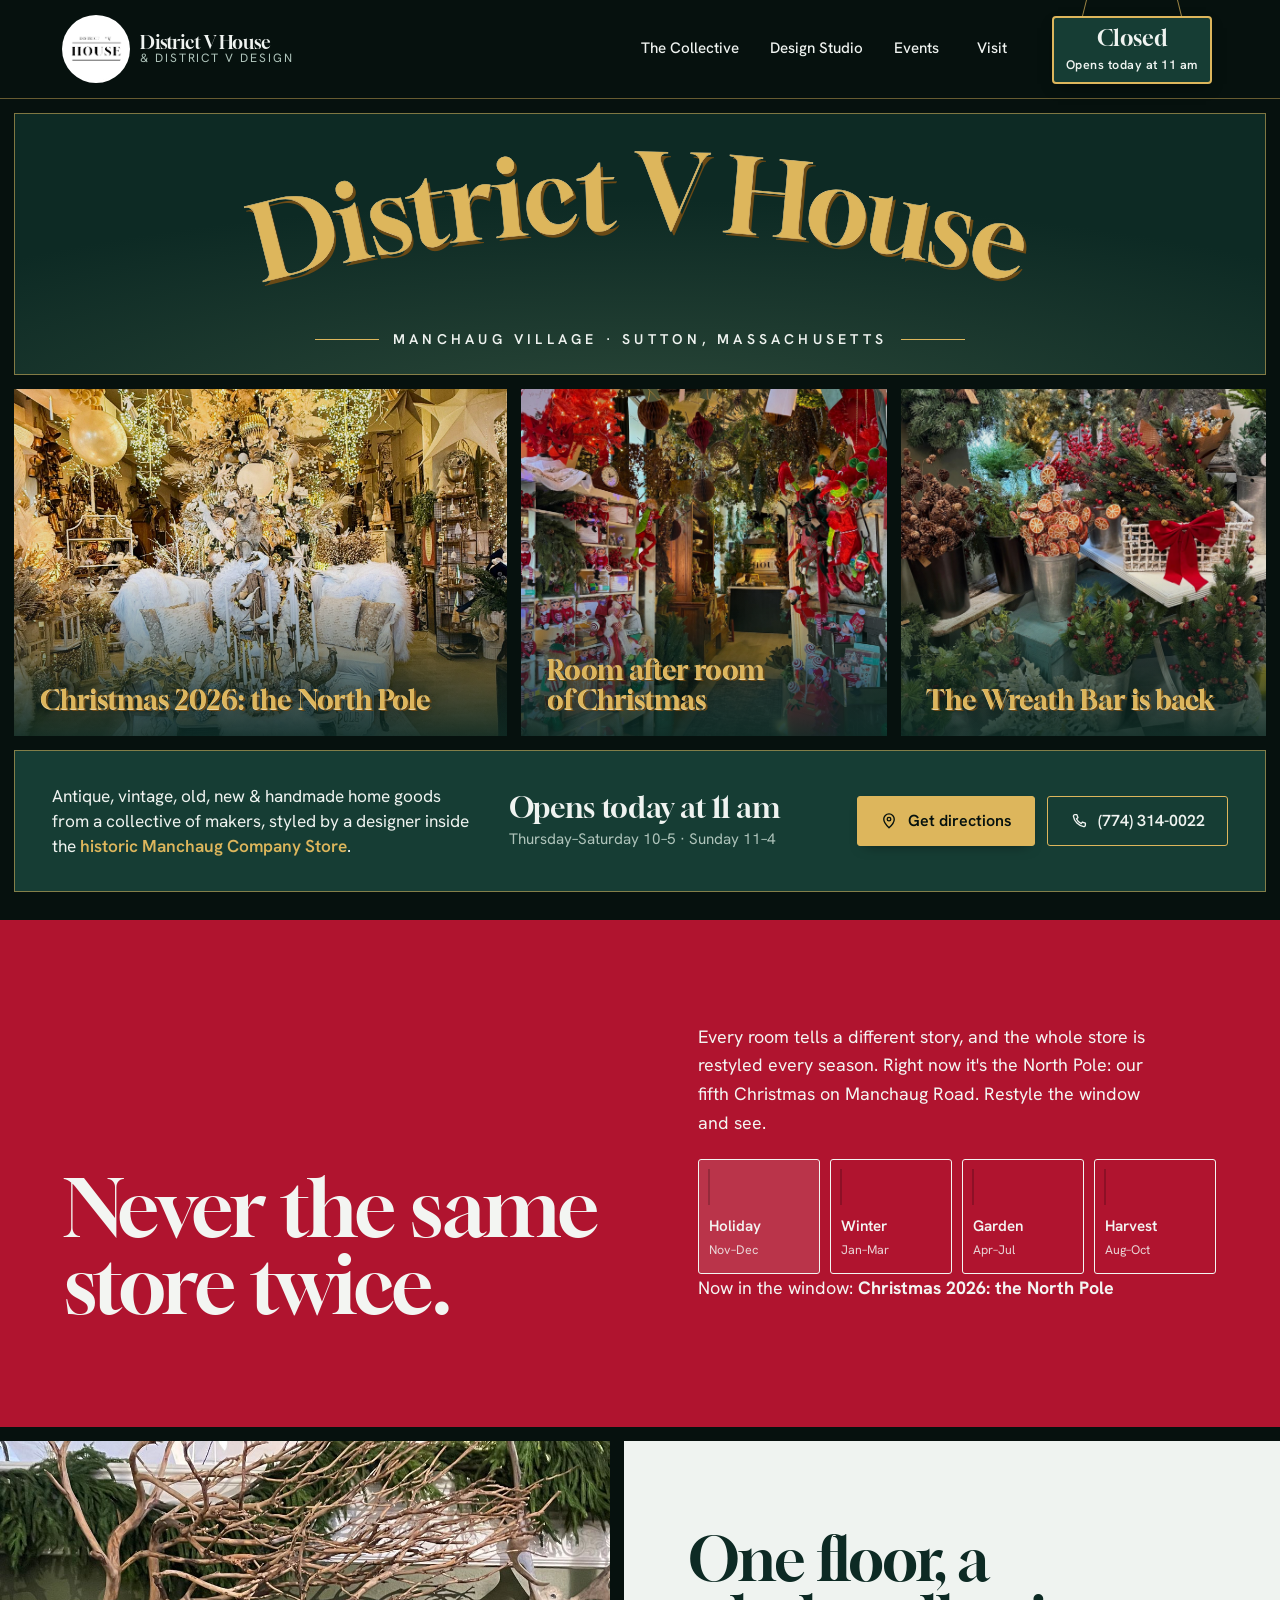
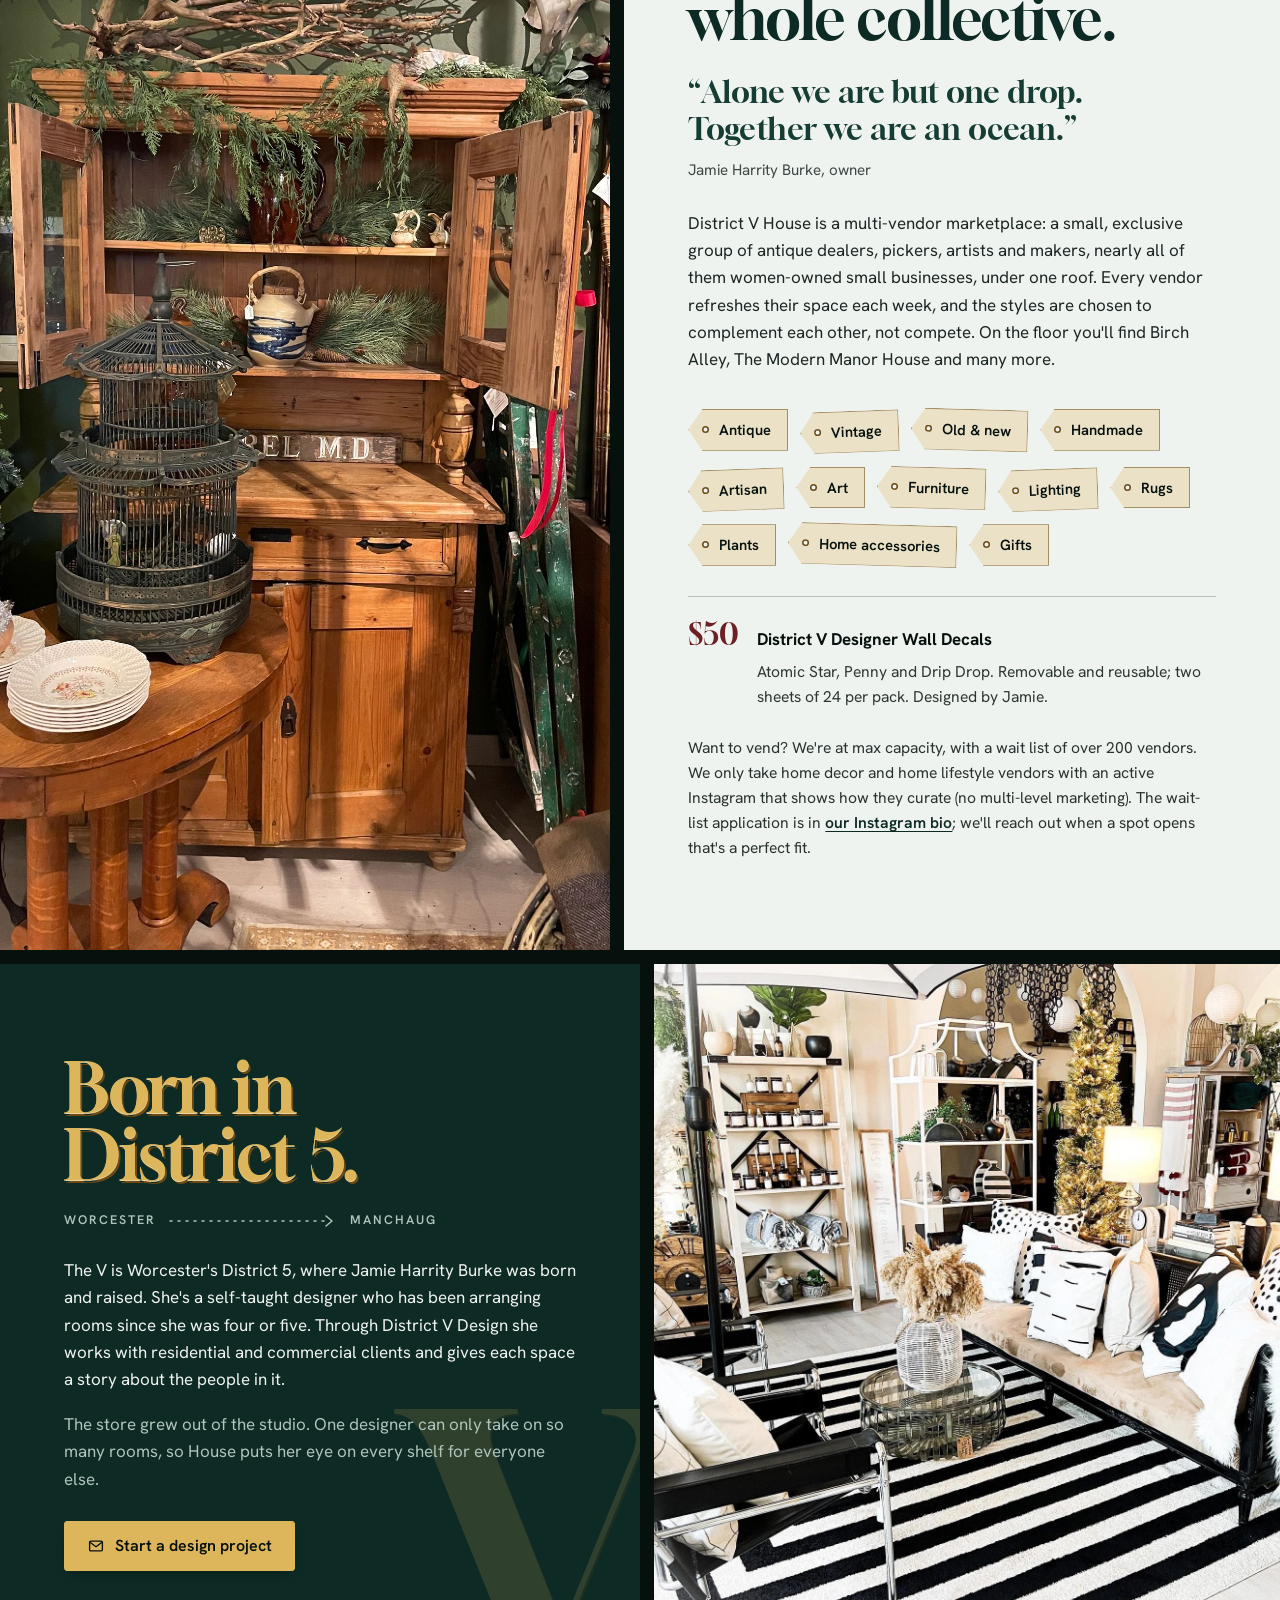
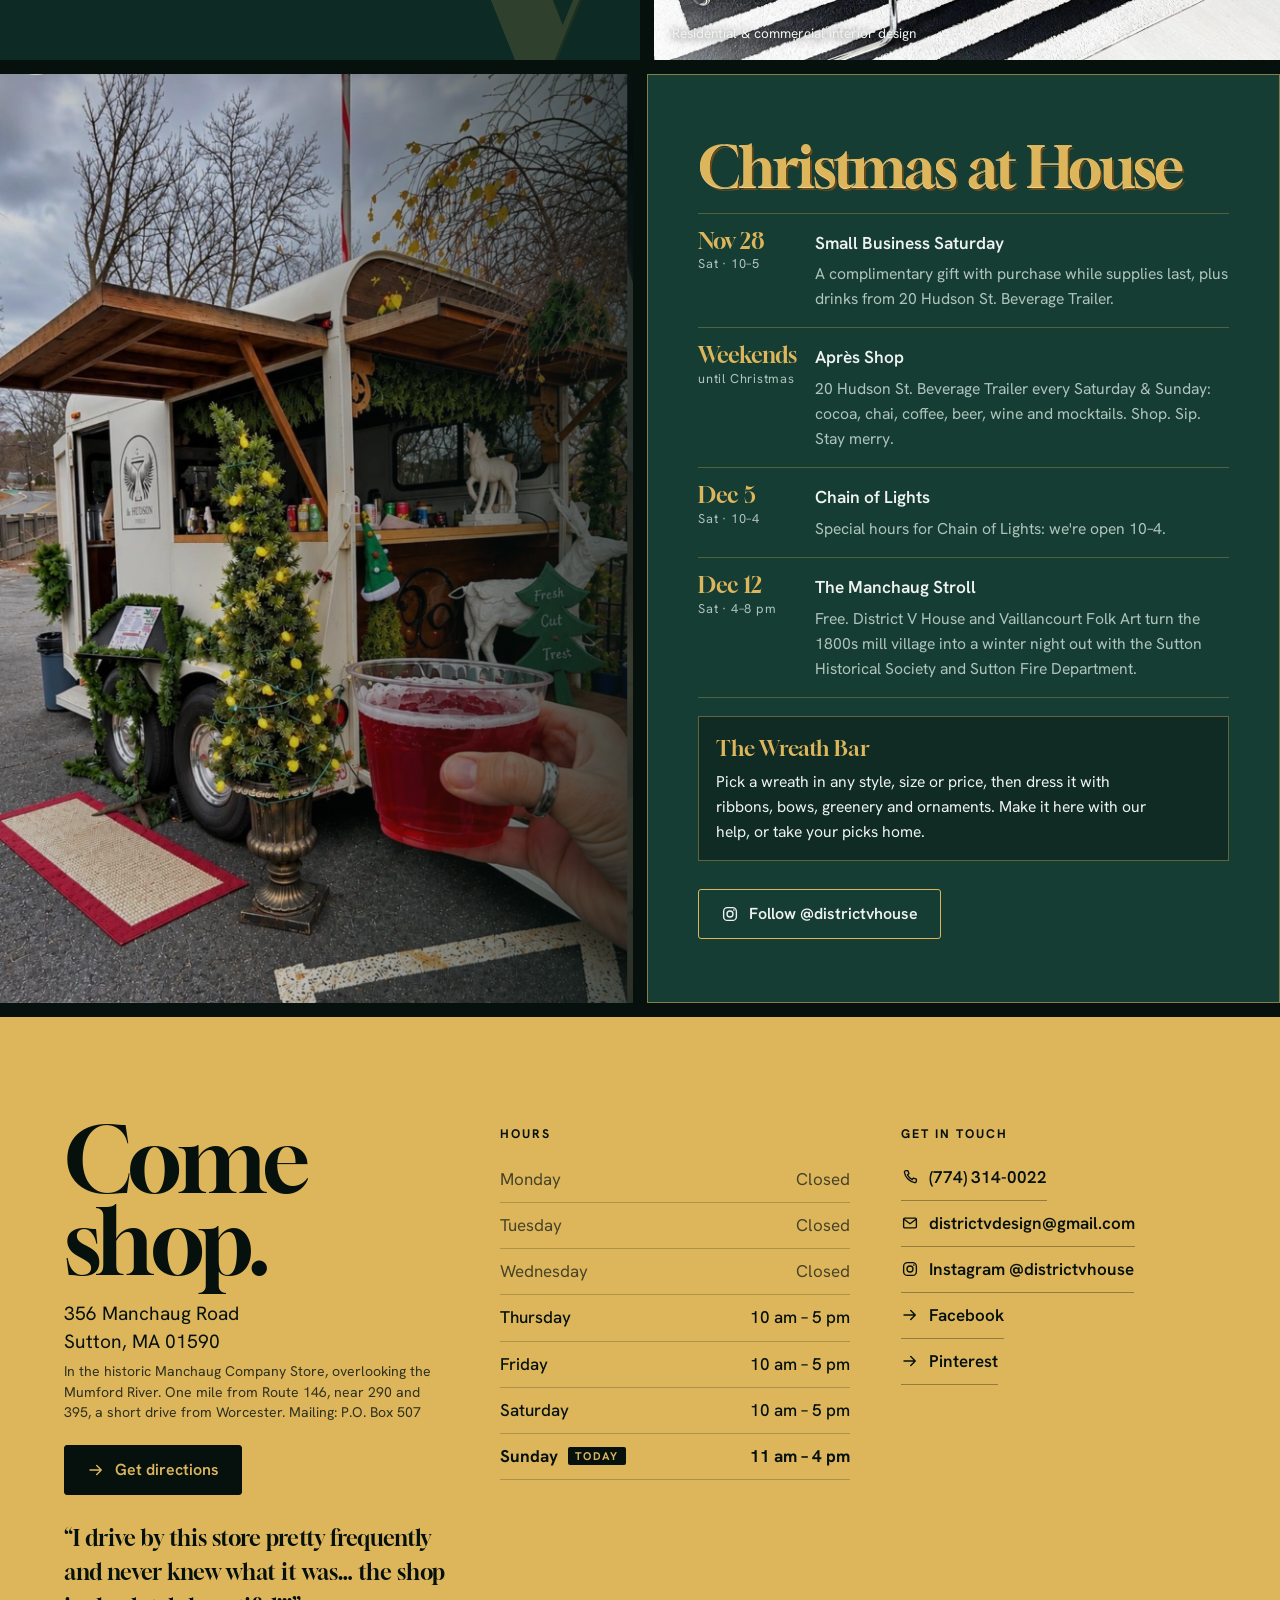
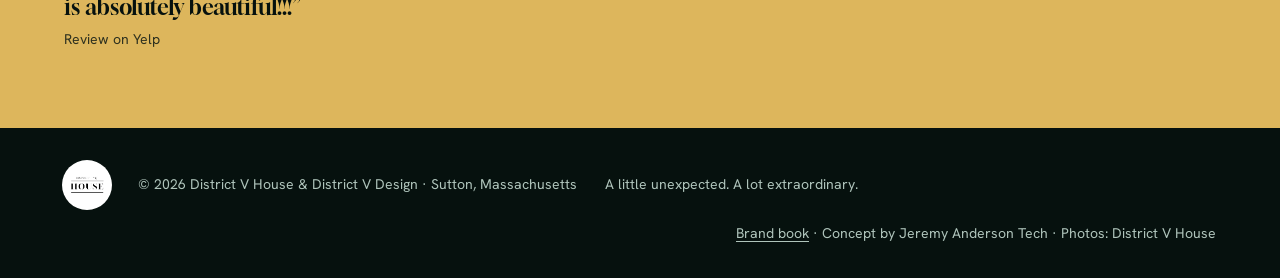
==== commit 78b623e1: "Sync store photos into assets/photos and use local copies" ====
--- a/index.html
+++ b/index.html
@@ -397,7 +397,7 @@
 
 <header class="sash">
   <a class="badge-link" href="#top" aria-label="District V House home">
-    <img class="badge" src="https://img1.wsimg.com/isteam/ip/d721429c-11dc-4b02-8fed-165d735cdef7/District-3.png/:/rs=w:200,m" alt="" width="64" height="64">
+    <img class="badge" src="assets/photos/District-3.png" alt="" width="64" height="64">
     <span class="badge-word">District V House<small>&amp; District V Design</small></span>
   </a>
   <nav class="nav" aria-label="Main">
@@ -433,9 +433,9 @@
     </div>
 
     <div class="panes">
-      <figure class="pane display-pane" style="margin:0"><img data-slot="0" src="https://img1.wsimg.com/isteam/ip/d721429c-11dc-4b02-8fed-165d735cdef7/Christmas%202026.jpeg/:/rs=w:1100,m" alt="A room of white and gold Christmas trees and displays at District V House" loading="eager" fetchpriority="high"><figcaption data-cap="0">Christmas 2026: the North Pole</figcaption></figure>
-      <figure class="pane display-pane" style="margin:0"><img data-slot="1" src="https://img1.wsimg.com/isteam/ip/d721429c-11dc-4b02-8fed-165d735cdef7/IMG_7144.jpeg/:/rs=w:1100,m" alt="A doorway wrapped in red and green Christmas decorations at District V House" loading="eager"><figcaption data-cap="1">Room after room of Christmas</figcaption></figure>
-      <figure class="pane display-pane" style="margin:0"><img data-slot="2" src="https://img1.wsimg.com/isteam/ip/d721429c-11dc-4b02-8fed-165d735cdef7/IMG_5077.jpeg/:/rs=w:1100,m" alt="Fresh greenery, flowers and red bows for the Wreath Bar at District V House" loading="eager"><figcaption data-cap="2">The Wreath Bar is back</figcaption></figure>
+      <figure class="pane display-pane" style="margin:0"><img data-slot="0" src="assets/photos/Christmas-2026.jpeg" alt="A room of white and gold Christmas trees and displays at District V House" loading="eager" fetchpriority="high"><figcaption data-cap="0">Christmas 2026: the North Pole</figcaption></figure>
+      <figure class="pane display-pane" style="margin:0"><img data-slot="1" src="assets/photos/IMG_7144.jpeg" alt="A doorway wrapped in red and green Christmas decorations at District V House" loading="eager"><figcaption data-cap="1">Room after room of Christmas</figcaption></figure>
+      <figure class="pane display-pane" style="margin:0"><img data-slot="2" src="assets/photos/IMG_5077.jpeg" alt="Fresh greenery, flowers and red bows for the Wreath Bar at District V House" loading="eager"><figcaption data-cap="2">The Wreath Bar is back</figcaption></figure>
     </div>
 
     <div class="bulkhead">
@@ -465,7 +465,7 @@
   </section>
 
   <section class="collective" id="collective" aria-labelledby="collective-h">
-    <figure class="photo" style="margin:0"><img src="https://img1.wsimg.com/isteam/ip/d721429c-11dc-4b02-8fed-165d735cdef7/IMG_9929.jpeg/:/rs=w:1400,m" alt="A vendor space at District V House with vintage wooden furniture, a birdcage and ceramics" loading="lazy"></figure>
+    <figure class="photo" style="margin:0"><img src="assets/photos/IMG_9929.jpeg" alt="A vendor space at District V House with vintage wooden furniture, a birdcage and ceramics" loading="lazy"></figure>
     <div class="copy">
       <h2 id="collective-h">One floor, a whole collective.</h2>
       <blockquote class="quote">
@@ -500,13 +500,13 @@
       </div>
     </div>
     <figure class="photo" style="margin:0">
-      <img src="https://img1.wsimg.com/isteam/ip/d721429c-11dc-4b02-8fed-165d735cdef7/ig_17947734818296880.jpg/:/rs=w:1400,m" alt="A styled room at District V House with a black and white striped rug, sofa and layered decor" loading="lazy">
+      <img src="assets/photos/ig_17947734818296880.jpg" alt="A styled room at District V House with a black and white striped rug, sofa and layered decor" loading="lazy">
       <figcaption>Residential &amp; commercial interior design</figcaption>
     </figure>
   </section>
 
   <section class="stroll" id="stroll" aria-labelledby="stroll-h">
-    <figure class="night" style="margin:0"><img src="https://img1.wsimg.com/isteam/ip/d721429c-11dc-4b02-8fed-165d735cdef7/IMG_7915.jpeg/:/rs=w:1500,m" alt="The District V House courtyard with the beverage trailer and a drink in hand" loading="lazy"></figure>
+    <figure class="night" style="margin:0"><img src="assets/photos/IMG_7915.jpeg" alt="The District V House courtyard with the beverage trailer and a drink in hand" loading="lazy"></figure>
     <div class="card">
       <h2 class="gilt" id="stroll-h">Christmas at House</h2>
       <ul class="events">
@@ -557,7 +557,7 @@
 </main>
 
 <footer class="foot">
-  <img class="badge" src="https://img1.wsimg.com/isteam/ip/d721429c-11dc-4b02-8fed-165d735cdef7/District-3.png/:/rs=w:200,m" alt="" width="46" height="46">
+  <img class="badge" src="assets/photos/District-3.png" alt="" width="46" height="46">
   <p>© <span id="yr">2026</span> District V House &amp; District V Design · Sutton, Massachusetts</p>
   <p>A little unexpected. A lot extraordinary.</p>
   <p class="credit"><a href="brand/">Brand book</a> · Concept by Jeremy Anderson Tech · Photos: District V House</p>
@@ -570,7 +570,7 @@
 
 <script>
 (() => {
-  const IMG = f => `https://img1.wsimg.com/isteam/ip/d721429c-11dc-4b02-8fed-165d735cdef7/${f}/:/rs=w:1100,m`;
+  const IMG = f => `assets/photos/${f.replace(/%20/g, '-')}`;
   const SEASONS = {
     holiday: { name: 'Christmas 2026: the North Pole', panes: [
       ['Christmas%202026.jpeg', 'A room of white and gold Christmas trees and displays at District V House', 'Christmas 2026: the North Pole'],
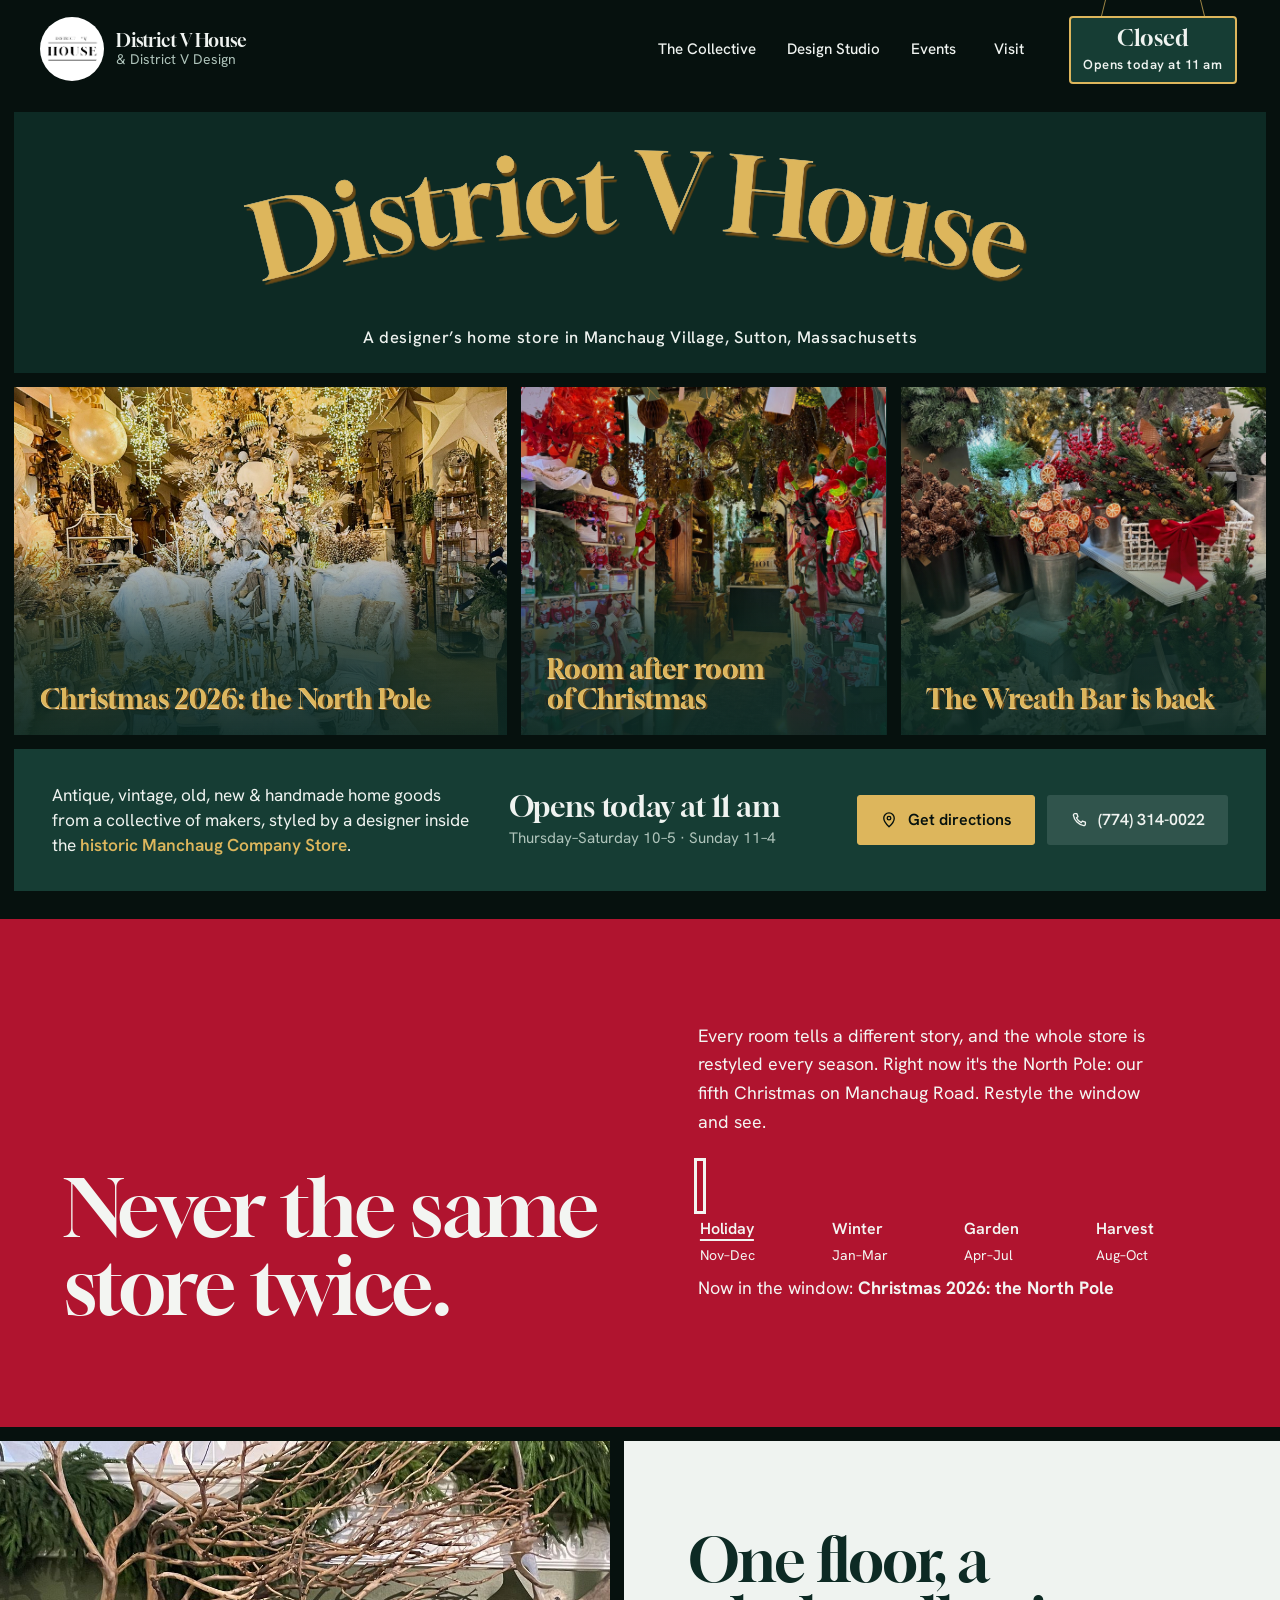
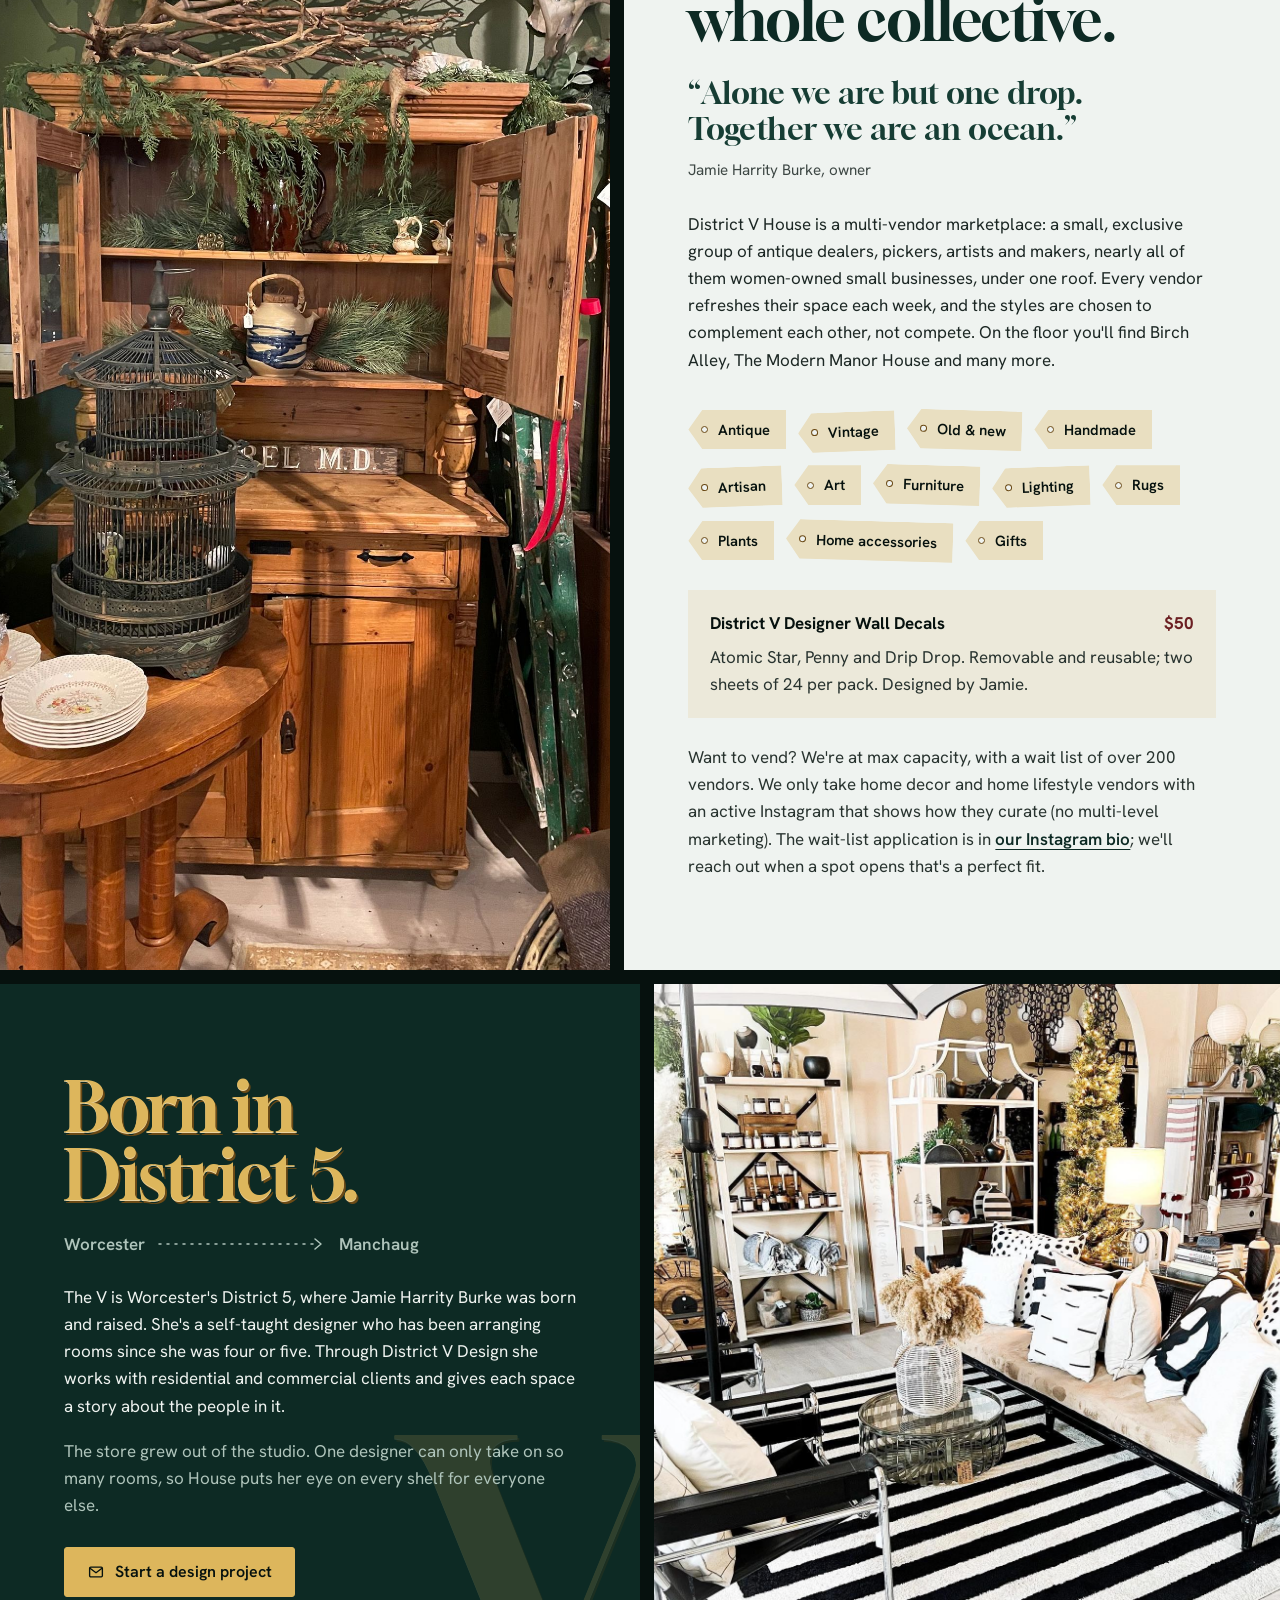
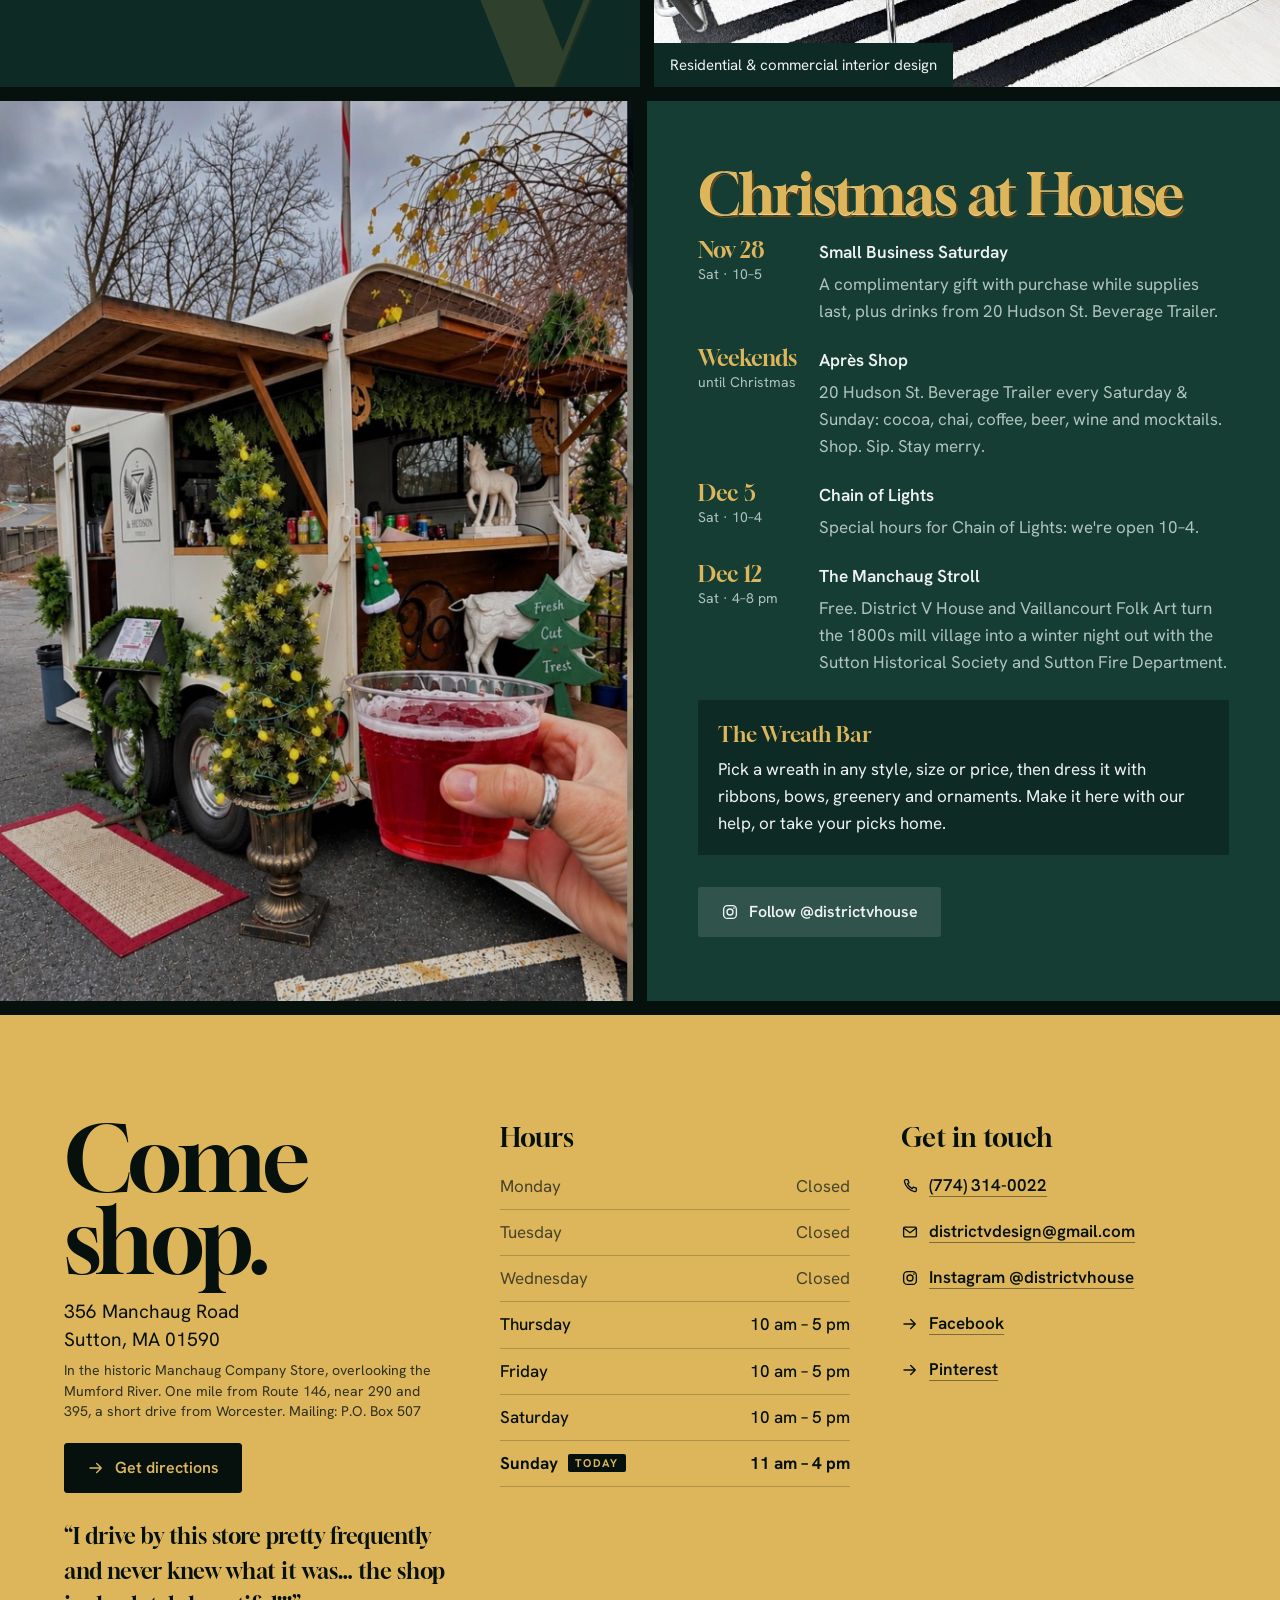
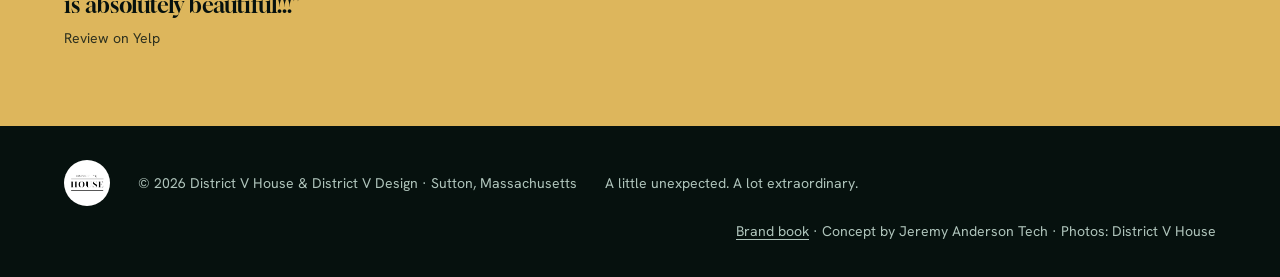
==== commit 21b9cf68: "Design taste and WCAG 2.2 AA audit fixes Taste (tasteskill v2): visible h1 for the arched name; desc" ====
--- a/index.html
+++ b/index.html
@@ -9,9 +9,8 @@
 <meta property="og:title" content="District V House · Sutton, MA">
 <meta property="og:description" content="A designer's home store in the historic village of Manchaug. Antique, vintage, new and handmade, restyled every season.">
 <meta name="theme-color" content="#0D2A24">
-<link rel="preconnect" href="https://fonts.googleapis.com">
-<link rel="preconnect" href="https://fonts.gstatic.com" crossorigin>
-<link href="https://fonts.googleapis.com/css2?family=Gloock&family=Hanken+Grotesk:ital,wght@0,400;0,500;0,600;0,700;1,400&display=swap" rel="stylesheet">
+<link rel="preload" href="assets/fonts/gloock-latin-400-normal.woff2" as="font" type="font/woff2" crossorigin>
+<link rel="stylesheet" href="assets/fonts/fonts.css">
 <script type="application/ld+json">
 {
   "@context": "https://schema.org",
@@ -69,7 +68,7 @@
 ::selection{ background: var(--leaf); color: var(--sash); }
 img{ display:block; max-width:100%; }
 a{ color: inherit; text-underline-offset: .22em; text-decoration-thickness: 1px; }
-:focus-visible{ outline: 2px solid var(--leaf); outline-offset: 3px; border-radius: 2px; }
+:focus-visible{ outline: 3px solid var(--sash); outline-offset: 2px; box-shadow: 0 0 0 2px var(--leaf); border-radius: 2px; } /* taste-skill-ignore: two-tone focus ring, a state not decoration (WCAG 2.4.7) */
 .sr-only{ position:absolute; width:1px; height:1px; overflow:hidden; clip:rect(0 0 0 0); white-space:nowrap; }
 .skip{ position:absolute; left:12px; top:-60px; z-index:50; background:var(--leaf); color:var(--sash); padding:10px 16px; font-weight:600; border-radius:2px; }
 .skip:focus{ top:12px; }
@@ -77,25 +76,24 @@
 /* gilt lettering: gold leaf with keyline and a painted drop shade, as on shop glass */
 .gilt{
   font-family: var(--display); font-weight: 400; color: var(--leaf);
-  text-shadow: 0 1px 0 color-mix(in oklab, var(--leaf) 60%, white), 2px 3px 0 var(--shade);
+  text-shadow: 0 1px 0 color-mix(in oklab, var(--leaf) 60%, white), 2px 3px 0 var(--shade); /* taste-skill-ignore: gilt shade (brand) */
   letter-spacing: -0.01em;
 }
-.caps{ font-family: var(--text); text-transform: uppercase; letter-spacing: .16em; font-weight: 600; font-size: .78rem; }
+.caps{ font-family: var(--text); text-transform: uppercase; letter-spacing: .16em; font-weight: 600; font-size: .875rem; }
 
 /* ── Sash header ─────────────────────────────────────────────────── */
 .sash{
   position: relative; z-index: 5; background: var(--sash);
   display:flex; align-items:center; gap: clamp(14px,3vw,40px);
-  padding: 14px var(--gutter);
-  border-bottom: var(--pin) solid color-mix(in oklab, var(--leaf) 45%, transparent);
-}
-.badge{ flex: none; width: 64px; height: 64px; border-radius: 50%; background:#fff; object-fit: contain; padding: 5px; box-shadow: 0 0 0 2px #fff; }
+  padding: 14px calc(var(--mullion) + clamp(10px, 2vw, 30px));
+}
+.badge{ flex: none; width: 64px; height: 64px; border-radius: 50%; background:#fff; object-fit: contain; padding: 5px; }
 .badge-link{ display:flex; align-items:center; gap: 12px; text-decoration:none; }
 .badge-word{ font-family: var(--display); font-size: 1.15rem; line-height:1.05; color: var(--frost); }
-.badge-word small{ display:block; font-family: var(--text); font-size: .75rem; letter-spacing:.16em; text-transform:uppercase; color: var(--mist); }
+.badge-word small{ display:block; font-family: var(--text); font-size: .875rem; color: var(--mist); margin-top: 2px; }
 .nav{ margin-left:auto; display:flex; gap: clamp(14px,2.4vw,34px); }
-.nav a{ min-width: 44px; text-align:center; text-decoration:none; font-weight:500; font-size:.95rem; color: var(--frost); padding: 12px 0; border-bottom: 1px solid transparent; transition: border-color .3s, color .3s; }
-.nav a:hover{ color: var(--leaf); border-color: var(--leaf); }
+.nav a{ min-width: 44px; text-align:center; text-decoration:none; font-weight:500; font-size:.95rem; color: var(--frost); padding: 12px 0; text-decoration: underline 1px transparent; text-underline-offset: .45em; transition: text-decoration-color .3s, color .3s; }
+.nav a:hover{ color: var(--leaf); text-decoration-color: var(--leaf); }
 
 /* hanging open/closed sign */
 .hang{ position: relative; flex:none; padding-top: 2px; margin-right: 4px; }
@@ -107,11 +105,10 @@
   background: var(--orn); color: var(--on-orn);
   border: 2px solid var(--leaf); border-radius: 4px;
   padding: 6px 12px 8px; line-height: 1.3;
-  box-shadow: 0 6px 14px -6px rgb(0 0 0 / .6);
   transform-origin: 50% -20px;
 }
 .sign b{ display:block; font-family: var(--display); font-weight:400; font-size: 1.35rem; letter-spacing: .02em; }
-.sign span{ font-size: .78rem; font-weight:600; letter-spacing:.04em; }
+.sign span{ font-size: .82rem; font-weight:600; letter-spacing:.04em; }
 .sign[data-state="closed"]{ background: var(--glass2); color: var(--frost); }
 @keyframes swing{ 0%{transform:rotate(7deg)} 30%{transform:rotate(-4deg)} 55%{transform:rotate(2deg)} 78%{transform:rotate(-1deg)} 100%{transform:rotate(0)} }
 .sign.swing{ animation: swing 1.6s var(--ease) both; }
@@ -125,19 +122,15 @@
   height: max(640px, calc(100svh - 93px));
 }
 .pane{ position:relative; overflow:hidden; background: var(--glass);
-  box-shadow: inset 0 0 0 var(--pin) color-mix(in oklab, var(--leaf) 55%, transparent); }
+}
 .transom{
   grid-column: 1 / -1; text-align:center; padding: clamp(14px,2vw,28px) var(--gutter) clamp(14px,1.8vw,24px);
-  background:
-    radial-gradient(120% 140% at 50% 120%, color-mix(in oklab, var(--glass2) 90%, var(--leaf)) 0%, var(--glass) 62%);
-}
+}
+.arch-title{ margin: 0; font-weight: 400; font-family: var(--display); font-size: calc(min(980px, 100vw - 2 * var(--gutter)) * 116 / 1100); line-height: 1; }
 .arch{ width: min(980px, 100%); height:auto; margin: 0 auto; display:block; overflow: visible; }
 .arch text{ font-family: var(--display); }
-.arch .t-shade{ fill: var(--shade); }
-.arch .t-gilt{ fill: var(--leaf); stroke: color-mix(in oklab, var(--leaf) 55%, white); stroke-width: .6; paint-order: stroke; }
-.where{ margin: clamp(2px,.6vw,10px) 0 0; color: var(--frost); }
-.where .caps{ font-size: clamp(.75rem, 1.1vw, .9rem); letter-spacing: .3em; }
-.where .rule{ display:inline-block; width: clamp(24px,5vw,70px); height:1px; background: var(--leaf); vertical-align: middle; margin: 0 14px; }
+.arch .t-gilt{ fill: var(--leaf); stroke: color-mix(in oklab, var(--leaf) 55%, white); stroke-width: .6; paint-order: stroke; filter: drop-shadow(3px 4px 0 var(--shade)); } /* taste-skill-ignore: painted drop shade of gilt sign lettering (brand) */
+.where{ margin: clamp(2px,.6vw,10px) 0 0; color: var(--frost); font-weight: 500; font-size: clamp(1rem, 1.3vw, 1.2rem); letter-spacing: .04em; }
 
 .display-pane img{
   position:absolute; inset:0; width:100%; height:100%; object-fit:cover;
@@ -145,16 +138,15 @@
   transition: filter .55s var(--ease), transform 6s var(--ease);
 }
 .display-pane:hover img{ transform: scale(1.03); }
-.display-pane::after{ /* the glass itself: a dusk reflection streak and a low tint for the lettering */
+.display-pane::after{ /* neutral scrim so the painted captions stay legible on any photo */
   content:""; position:absolute; inset:0; pointer-events:none;
   background:
-    linear-gradient(115deg, transparent 0 38%, rgb(255 255 255 / .07) 42%, transparent 50% 100%),
-    linear-gradient(to top, color-mix(in oklab, var(--glass) 92%, transparent) 0%, transparent 46%);
+    linear-gradient(to top, color-mix(in oklab, var(--glass) 94%, transparent) 0%, /* taste-skill-ignore: neutral scrim under captions */ color-mix(in oklab, var(--glass) 78%, transparent) 26%, transparent 58%);
 }
 .display-pane figcaption{
   position:absolute; left: clamp(14px,2vw,26px); right: 14px; bottom: clamp(12px,1.8vw,22px); z-index:1;
   font-family: var(--display); font-size: clamp(1.25rem, 2.1vw, 1.9rem); line-height:1.1; color: var(--leaf);
-  text-shadow: 0 1px 0 color-mix(in oklab, var(--leaf) 60%, white), 2px 2px 0 var(--shade), 0 0 18px rgb(0 0 0 / .55);
+  text-shadow: 0 1px 0 color-mix(in oklab, var(--leaf) 60%, white), 2px 2px 0 var(--shade); /* taste-skill-ignore: gilt shade (brand) */
   text-wrap: balance;
 }
 .window.dim .display-pane img{ filter: brightness(.18) saturate(.6); }
@@ -163,7 +155,6 @@
   grid-column: 1 / -1; background: var(--glass2);
   display:grid; grid-template-columns: 1.35fr 1fr auto; align-items:center; gap: clamp(18px,3vw,44px);
   padding: clamp(20px,2.6vw,34px) clamp(20px,3vw,44px);
-  box-shadow: inset 0 0 0 var(--pin) color-mix(in oklab, var(--leaf) 55%, transparent);
 }
 .lede{ margin:0; font-size: clamp(1.05rem,1.35vw,1.25rem); line-height:1.45; max-width: 44ch; color: var(--frost); }
 .lede strong{ color: var(--leaf); font-weight:600; }
@@ -175,13 +166,14 @@
   display:inline-flex; align-items:center; gap:10px; text-decoration:none; cursor:pointer;
   font-family: var(--text); font-weight:600; font-size: 1rem; line-height:1;
   padding: 15px 22px; border-radius: 3px; border: 1.5px solid var(--leaf);
-  transition: background-color .3s var(--ease), color .3s var(--ease), transform .3s var(--ease), box-shadow .3s var(--ease);
+  transition: background-color .3s var(--ease), color .3s var(--ease), transform .2s var(--ease);
 }
 .btn svg{ width:18px; height:18px; flex:none; }
-.btn-gilt{ background: var(--leaf); color: var(--sash); box-shadow: 0 6px 14px -8px rgb(0 0 0 / .55); }
-.btn-gilt:hover{ transform: translateY(-1px); box-shadow: 0 10px 18px -8px rgb(0 0 0 / .6); }
-.btn-line{ background: transparent; color: var(--frost); }
-.btn-line:hover{ background: color-mix(in oklab, var(--leaf) 14%, transparent); }
+.btn-gilt{ background: var(--leaf); color: var(--sash); }
+.btn-gilt:hover{ background: color-mix(in oklab, var(--leaf) 86%, white); }
+.btn:active{ transform: translateY(1px) scale(.985); }
+.btn-line{ background: color-mix(in oklab, var(--frost) 12%, transparent); border-color: transparent; color: var(--frost); }
+.btn-line:hover{ background: color-mix(in oklab, var(--frost) 20%, transparent); }
 .btn-dark{ background: var(--sash); color: var(--leaf); border-color: var(--sash); }
 .btn-dark:hover{ background: var(--glass); }
 
@@ -197,16 +189,17 @@
 .swatches{ display:grid; grid-template-columns: repeat(4,1fr); gap: 10px; }
 .swatch{
   appearance:none; cursor:pointer; text-align:left; font: inherit; color: inherit;
-  background: transparent; border: 1.5px solid currentColor; border-radius: 3px;
-  padding: 10px 10px 12px; display:flex; flex-direction:column; gap: 10px;
-  transition: transform .35s var(--ease), background-color .35s var(--ease);
+  background: none; border: 0; border-radius: 3px; min-height: 44px;
+  padding: 6px 2px 8px; display:flex; flex-direction:column; gap: 8px;
+  transition: transform .35s var(--ease);
 }
 .swatch:hover{ transform: translateY(-2px); }
-.swatch[aria-pressed="true"]{ background: color-mix(in oklab, currentColor 14%, transparent); }
-.swatch .chips{ display:flex; height: 34px; border-radius: 2px; overflow:hidden; box-shadow: 0 0 0 1px rgb(0 0 0 / .2); }
+.swatch[aria-pressed="true"] .chips{ outline: 3px solid currentColor; outline-offset: 3px; }
+.swatch[aria-pressed="true"] b{ text-decoration: underline 2px; text-underline-offset: .3em; }
+.swatch .chips{ display:flex; height: 44px; border-radius: 2px; overflow:hidden; }
 .swatch .chips i{ flex:1; }
-.swatch b{ font-weight:600; font-size:.95rem; }
-.swatch small{ font-size: .78rem; opacity:.85; margin-top:-8px; }
+.swatch b{ font-weight:600; font-size:1rem; }
+.swatch small{ font-size: .875rem; margin-top:-6px; }
 .now-showing{ margin-top: 14px; font-size: .92rem; }
 
 /* ── Collective ──────────────────────────────────────────────────── */
@@ -216,7 +209,7 @@
   display:grid; grid-template-columns: minmax(0,1fr) minmax(0,1.05fr);
 }
 .collective .photo{ position:relative; min-height: 520px; border-right: var(--mullion) solid var(--sash); }
-.collective .photo img{ position:absolute; inset:0; width:100%; height:100%; object-fit:cover; }
+.collective .photo img{ position:absolute; inset:0; width:100%; height:100%; object-fit:cover; object-position: 50% 70%; }
 .collective .copy{ padding: clamp(48px,7vw,104px) var(--gutter); }
 .collective h2{ margin:0 0 26px; font-family: var(--display); font-weight:400; font-size: clamp(2.3rem,4.6vw,4rem); line-height:1; letter-spacing:-.02em; color: var(--glass); text-wrap: balance; }
 .quote{ margin: 0 0 28px; padding: 0; }
@@ -227,21 +220,20 @@
 .tag{
   position: relative; display:inline-flex; align-items:center;
   padding: 8px 16px 8px 30px; font-weight:600; font-size: .92rem; color: var(--sash);
-  background: color-mix(in oklab, var(--leaf) 30%, var(--frost));
-  border: 1px solid color-mix(in oklab, var(--shade) 55%, transparent);
+  background: color-mix(in oklab, var(--leaf) 34%, var(--frost));
   clip-path: polygon(14px 0, 100% 0, 100% 100%, 14px 100%, 0 50%);
 }
-.tag::before{ content:""; position:absolute; left: 13px; top: 50%; width: 7px; height:7px; margin-top:-3.5px; border-radius:50%; background: var(--frost); box-shadow: inset 0 0 0 1.5px var(--shade); }
+.tag::before{ content:""; position:absolute; left: 13px; top: 50%; width: 7px; height:7px; margin-top:-3.5px; border-radius:50%; background: var(--frost); border: 1.5px solid var(--shade); }
 .tags li:nth-child(3n+2){ transform: rotate(-2deg) translateY(2px); }
 .tags li:nth-child(4n+3){ transform: rotate(1.6deg); }
 .made-here{
-  border-top: 1px solid color-mix(in oklab, var(--sash) 22%, transparent);
-  padding-top: 22px; display:grid; grid-template-columns: auto 1fr; gap: 6px 18px; align-items:baseline; max-width: 60ch;
-}
-.made-here .price{ font-family: var(--display); font-size: 1.9rem; color: color-mix(in oklab, var(--orn) 62%, var(--sash)); line-height:1; grid-row: span 2; }
-.made-here b{ font-weight:700; }
-.made-here span{ color: color-mix(in oklab, var(--sash) 80%, var(--frost)); font-size:.98rem; }
-.vendor-note{ margin: 26px 0 0; font-size: .98rem; color: color-mix(in oklab, var(--sash) 82%, var(--frost)); max-width: 58ch; }
+  margin-top: 8px; padding: 20px 22px; background: color-mix(in oklab, var(--leaf) 16%, var(--frost)); display:grid; grid-template-columns: 1fr auto; gap: 6px 18px; align-items:baseline; max-width: 60ch;
+}
+.made-here .price{ font-family: var(--text); font-weight: 700; font-size: 1.0625rem; color: color-mix(in oklab, var(--orn) 62%, var(--sash)); justify-self: end; }
+.made-here .desc{ grid-column: 1 / -1; }
+.made-here b{ font-weight:700; font-size: 1.0625rem; }
+.made-here span{ color: color-mix(in oklab, var(--sash) 82%, var(--frost)); font-size:1.0625rem; }
+.vendor-note{ margin: 26px 0 0; font-size: 1.0625rem; color: color-mix(in oklab, var(--sash) 82%, var(--frost)); max-width: 58ch; }
 .vendor-note a{ font-weight:600; color: var(--glass); }
 
 /* ── Design studio ───────────────────────────────────────────────── */
@@ -255,14 +247,14 @@
   opacity: .16; pointer-events:none; user-select:none;
 }
 .studio h2{ position:relative; margin:0 0 22px; font-size: clamp(2.6rem,5.4vw,4.8rem); line-height: .98; letter-spacing:-.02em; text-wrap: balance; }
-.route{ position:relative; display:flex; align-items:center; gap: 12px; margin: 0 0 26px; color: var(--mist); }
+.route{ position:relative; display:flex; align-items:center; gap: 12px; margin: 0 0 26px; color: var(--mist); font-weight: 600; font-size: 1.0625rem; }
 .route svg{ width: clamp(90px,14vw,170px); height: 14px; flex:none; }
 .studio .body{ position:relative; max-width: 54ch; margin: 0 0 18px; color: var(--frost); }
 .studio .body + .body{ color: var(--mist); }
 .studio .actions{ position:relative; margin-top: 28px; }
 .studio .photo{ position:relative; min-height: 560px; border-left: var(--mullion) solid var(--sash); }
 .studio .photo img{ position:absolute; inset:0; width:100%; height:100%; object-fit:cover; }
-.studio .photo figcaption{ position:absolute; left: 18px; bottom: 16px; right: 18px; color: var(--frost); font-size: .85rem; text-shadow: 0 1px 8px rgb(0 0 0 / .7); }
+.studio .photo figcaption{ position:absolute; left: 0; bottom: 0; padding: 10px 16px; background: var(--glass); color: var(--frost); font-size: .9375rem; }
 
 /* ── Stroll (events) ─────────────────────────────────────────────── */
 .stroll{
@@ -271,14 +263,9 @@
 }
 .stroll .night{ grid-column: 1 / span 6; position:relative; min-height: 540px; overflow:hidden; background: var(--glass); }
 .stroll .night img{ position:absolute; inset:0; width:100%; height:100%; object-fit:cover; filter: brightness(.82); }
-.stroll .night::after{ content:""; position:absolute; inset:0; background: linear-gradient(to right, transparent 40%, color-mix(in oklab, var(--sash) 70%, transparent)); }
 .stroll .card{ grid-column: 7 / -1; background: var(--glass2); padding: clamp(40px,5vw,72px) clamp(24px,4vw,60px); display:flex; flex-direction:column; justify-content:center;
-  box-shadow: inset 0 0 0 var(--pin) color-mix(in oklab, var(--leaf) 55%, transparent); }
+}
 .stroll h2{ margin: 0 0 18px; font-size: clamp(2.4rem,4.4vw,4rem); line-height:1; letter-spacing:-.02em; }
-.stroll .when{ display:flex; flex-wrap:wrap; gap: 8px 22px; margin: 0 0 20px; padding: 14px 0; border-block: 1px solid color-mix(in oklab, var(--leaf) 40%, transparent); }
-.stroll .when div{ display:flex; flex-direction:column; }
-.stroll .when dt{ font-size: .74rem; letter-spacing:.16em; text-transform:uppercase; color: var(--mist); font-weight:600; }
-.stroll .when dd{ margin:0; font-family: var(--display); font-size: 1.45rem; color: var(--leaf); }
 .stroll p{ margin: 0 0 16px; max-width: 50ch; color: var(--frost); }
 .stroll .aside{ color: var(--mist); font-size: .98rem; }
 .stroll .actions{ margin-top: 10px; }
@@ -293,7 +280,7 @@
 .visit h2{ margin:0 0 16px; font-family: var(--display); font-weight:400; font-size: clamp(3rem,7vw,6rem); line-height:.92; letter-spacing:-.03em; color: var(--sash); }
 .visit address{ font-style:normal; font-size: 1.2rem; line-height:1.45; margin: 0 0 22px; }
 .visit address small{ display:block; font-size: .88rem; margin-top: 6px; color: color-mix(in oklab, var(--sash) 78%, var(--leaf)); }
-.visit h3{ margin: 6px 0 12px; font-size: .78rem; letter-spacing:.16em; text-transform:uppercase; font-weight:700; }
+.visit h3{ margin: 6px 0 12px; font-family: var(--display); font-weight: 400; font-size: 1.6rem; line-height: 1.1; }
 .hours{ width:100%; border-collapse: collapse; font-variant-numeric: tabular-nums; }
 .hours th, .hours td{ text-align:left; padding: 9px 0; border-bottom: 1px solid color-mix(in oklab, var(--sash) 22%, transparent); font-weight:500; }
 .hours td{ text-align:right; }
@@ -301,8 +288,8 @@
 .hours tr.today th, .hours tr.today td{ font-weight:700; }
 .hours tr.today th::after{ content:"Today"; margin-left: 10px; font-size:.7rem; letter-spacing:.12em; text-transform:uppercase; padding: 2px 7px; border-radius: 2px; background: var(--sash); color: var(--leaf); vertical-align: 2px; }
 .contact-list{ list-style:none; margin:0; padding:0; display:grid; gap: 2px; }
-.contact-list a{ display:inline-flex; min-height: 44px; gap: 10px; align-items:center; font-weight:600; text-decoration:none; border-bottom: 1px solid color-mix(in oklab, var(--sash) 35%, transparent); padding-bottom: 2px; }
-.contact-list a:hover{ border-color: var(--sash); }
+.contact-list a{ display:inline-flex; min-height: 44px; gap: 10px; align-items:center; font-weight:600; text-decoration: underline 1px; text-underline-offset: .3em; text-decoration-color: color-mix(in oklab, var(--sash) 45%, transparent); }
+.contact-list a:hover{ text-decoration-color: var(--sash); }
 .contact-list svg{ width:18px; height:18px; flex:none; }
 
 footer.foot{
@@ -316,24 +303,24 @@
 /* ── Small-screen menu & quick-action dock ──────────────────────── */
 .menu-btn{ display:none; align-items:center; gap:8px; min-height:44px; padding: 0 14px; border:1.5px solid color-mix(in oklab, var(--leaf) 70%, transparent); border-radius:3px; background:transparent; color: var(--frost); font: 600 .95rem var(--text); cursor:pointer; }
 .menu-btn svg{ width:18px; height:18px; }
-.mnav{ position:absolute; left:0; right:0; top:100%; background: var(--sash); border-bottom: var(--pin) solid color-mix(in oklab, var(--leaf) 45%, transparent); padding: 6px var(--gutter) 18px; display:grid; }
+.mnav{ position:absolute; left:0; right:0; top:100%; background: var(--sash); padding: 6px var(--gutter) 22px; display:grid; gap: 2px; }
 .mnav[hidden]{ display:none; }
-.mnav a{ font-family: var(--display); font-size: 1.6rem; color: var(--leaf); text-decoration:none; padding: 10px 0; border-bottom: 1px solid color-mix(in oklab, var(--leaf) 22%, transparent); }
-.dock{ position:fixed; z-index:20; left:0; right:0; bottom:0; display:none; gap:8px; padding: 10px 12px calc(10px + env(safe-area-inset-bottom)); background: var(--sash); border-top: var(--pin) solid color-mix(in oklab, var(--leaf) 50%, transparent); transform: translateY(110%); transition: transform .45s var(--ease); }
+.mnav a{ font-family: var(--display); font-size: 1.6rem; color: var(--leaf); text-decoration:none; padding: 10px 0; min-height: 48px; }
+.dock{ position:fixed; z-index:20; left:0; right:0; bottom:0; display:none; gap:8px; padding: 10px 12px calc(10px + env(safe-area-inset-bottom)); background: var(--sash); transform: translateY(110%); transition: transform .45s var(--ease); }
 .dock.show{ transform:none; }
 .dock .btn{ flex:1; justify-content:center; padding: 13px 10px; }
 
 /* ── Season events list ─────────────────────────────────────────── */
 .events{ list-style:none; margin: 0 0 18px; padding:0; display:grid; }
-.events li{ display:grid; grid-template-columns: 6.2rem 1fr; gap: 4px 18px; padding: 16px 0; border-top: 1px solid color-mix(in oklab, var(--leaf) 30%, transparent); }
-.events li:last-child{ border-bottom: 1px solid color-mix(in oklab, var(--leaf) 30%, transparent); }
+.events{ gap: 22px; }
+.events li{ display:grid; grid-template-columns: 6.4rem 1fr; gap: 4px 18px; }
 .events .d{ grid-row: span 2; font-family: var(--display); color: var(--leaf); font-size: 1.35rem; line-height:1.1; }
-.events .d small{ display:block; font-family: var(--text); font-size: .8rem; letter-spacing:.06em; color: var(--mist); margin-top: 4px; }
+.events .d small{ display:block; font-family: var(--text); font-size: .875rem; color: var(--mist); margin-top: 4px; }
 .events b{ font-weight:600; font-size: 1.08rem; color: var(--frost); }
-.events span{ color: var(--mist); font-size: .98rem; }
-.wreath{ margin: 0 0 18px; padding: 16px 18px; background: color-mix(in oklab, var(--sash) 40%, transparent); box-shadow: inset 0 0 0 1px color-mix(in oklab, var(--leaf) 40%, transparent); }
+.events span{ color: var(--mist); font-size: 1.0625rem; }
+.wreath{ margin: 6px 0 22px; padding: 18px 20px; background: var(--glass); }
 .wreath b{ font-family: var(--display); font-weight:400; color: var(--leaf); font-size: 1.3rem; display:block; margin-bottom: 4px; }
-.wreath p{ margin:0; color: var(--frost); font-size: .98rem; }
+.wreath p{ margin:0; color: var(--frost); font-size: 1.0625rem; }
 .review{ margin: 26px 0 0; font-size: 1rem; }
 .review q{ font-family: var(--display); font-size: 1.35rem; }
 .review cite{ display:block; font-style:normal; font-size:.88rem; margin-top: 4px; color: color-mix(in oklab, var(--sash) 78%, var(--leaf)); }
@@ -350,21 +337,23 @@
 @media (max-width: 820px), (max-height: 520px){
   .dock{ display:flex; }
   body{ padding-bottom: 76px; }
+  html{ scroll-padding-bottom: 96px; }
 }
 @media (max-width: 820px){
-  .badge-word{ display:none; }
-  .sash{ gap: 10px; }
+  .badge-word{ position:absolute; width:1px; height:1px; overflow:hidden; clip:rect(0 0 0 0); white-space:nowrap; }
+  .sash{ gap: 10px; flex-wrap: wrap; }
+  .menu-btn{ margin-left: auto; }
   .badge{ width: 54px; height: 54px; }
   .sign{ min-width: 0; padding: 5px 10px 6px; }
   .sign b{ font-size: 1.15rem; }
-  .where .caps{ font-size: .75rem; }
   .window{ grid-template-columns: 1fr; grid-template-rows: auto auto auto; height: auto; }
-  .panes{ display:flex; gap: var(--mullion); overflow-x:auto; scroll-snap-type: x mandatory; scrollbar-width: none; }
-  .panes::-webkit-scrollbar{ display:none; }
-  .panes .display-pane{ flex: 0 0 82%; height: 44vh; max-height: 400px; scroll-snap-align: center; }
-  .where .rule{ display:none; }
-  .where .caps{ letter-spacing: .2em; }
-  .bulkhead{ grid-template-columns: 1fr; }
+  .panes{ display:grid; grid-template-columns: 1fr 1fr; gap: var(--mullion); }
+  .panes .display-pane{ height: 30vh; min-height: 170px; max-height: 240px; }
+  .panes .display-pane:first-child{ grid-column: 1 / -1; height: 42vh; max-height: 360px; }
+  .window .bulkhead{ order: 2; }
+  .window .panes{ order: 3; }
+  .panes .display-pane:not(:first-child) figcaption{ font-size: 1.05rem; right: 10px; left: 12px; bottom: 10px; }
+    .bulkhead{ grid-template-columns: 1fr; }
   .season, .collective, .studio{ grid-template-columns: 1fr; }
   .collective .photo{ min-height: 320px; border-right:0; border-bottom: var(--mullion) solid var(--sash); }
   .studio .photo{ min-height: 360px; border-left:0; border-top: var(--mullion) solid var(--sash); order: 2; }
@@ -375,6 +364,13 @@
   footer.foot .credit{ margin-left:0; }
 }
 @media (min-width: 821px){ .panes{ display: contents; } }
+/* ── Motion: section parts rise in once; the window settles on load ── */
+.motion .rise{ opacity: 0; transform: translateY(26px); }
+.motion .rise.in{ opacity: 1; transform: none; transition: opacity .7s var(--ease) var(--d, 0ms), transform .9s var(--ease) var(--d, 0ms); }
+@keyframes settle{ from{ transform: scale(1.07); } to{ transform: scale(1); } }
+.motion .display-pane img{ animation: settle 2.4s var(--ease) both; }
+.motion .display-pane:nth-child(2) img{ animation-delay: .12s; }
+.motion .display-pane:nth-child(3) img{ animation-delay: .24s; }
 @media (prefers-reduced-motion: reduce){
   html{ transition:none; scroll-behavior:auto; }
   .sign.swing{ animation:none; }
@@ -396,7 +392,7 @@
 </svg>
 
 <header class="sash">
-  <a class="badge-link" href="#top" aria-label="District V House home">
+  <a class="badge-link" href="#top">
     <img class="badge" src="assets/photos/District-3.png" alt="" width="64" height="64">
     <span class="badge-word">District V House<small>&amp; District V Design</small></span>
   </a>
@@ -423,13 +419,14 @@
 <main id="main">
   <section class="window" id="top" aria-label="District V House storefront">
     <div class="pane transom">
-      <h1 class="sr-only">District V House, Manchaug Village, Sutton, Massachusetts</h1>
-      <svg class="arch" viewBox="0 0 1100 200" role="img" aria-label="District V House">
+      <h1 class="arch-title">
+      <svg class="arch" viewBox="0 0 1100 200" focusable="false">
+        <title>District V House</title>
         <defs><path id="arc" d="M60 182 Q550 22 1040 182"/></defs>
-        <text class="t-shade" font-size="116" text-anchor="middle" transform="translate(3 4)"><textPath href="#arc" startOffset="50%">District V House</textPath></text>
         <text class="t-gilt" font-size="116" text-anchor="middle"><textPath href="#arc" startOffset="50%">District V House</textPath></text>
       </svg>
-      <p class="where"><span class="rule"></span><span class="caps">Manchaug Village · Sutton, Massachusetts</span><span class="rule"></span></p>
+      </h1>
+      <p class="where">A designer’s home store in Manchaug Village, Sutton, Massachusetts</p>
     </div>
 
     <div class="panes">
@@ -442,7 +439,7 @@
       <p class="lede">Antique, vintage, old, new &amp; handmade home goods from a collective of makers, styled by a designer inside the <strong>historic Manchaug Company Store</strong>.</p>
       <p class="hours-now"><span class="big" id="today-hours">Thursday–Saturday 10–5</span><span class="small" id="today-sub">Sunday 11–4 · Closed Monday–Wednesday</span></p>
       <div class="actions">
-        <a class="btn btn-gilt" href="https://www.google.com/maps/dir/?api=1&amp;destination=356+Manchaug+Road+Sutton+MA+01590" target="_blank" rel="noopener"><svg aria-hidden="true"><use href="#i-pin"/></svg>Get directions</a>
+        <a class="btn btn-gilt" href="https://www.google.com/maps/dir/?api=1&amp;destination=356+Manchaug+Road+Sutton+MA+01590" target="_blank" rel="noopener"><svg aria-hidden="true"><use href="#i-pin"/></svg>Get directions<span class="sr-only"> (opens in a new tab)</span></a>
         <a class="btn btn-line" href="tel:+17743140022"><svg aria-hidden="true"><use href="#i-phone"/></svg>(774) 314-0022</a>
       </div>
     </div>
@@ -478,11 +475,11 @@
         <li class="tag">Artisan</li><li class="tag">Art</li><li class="tag">Furniture</li><li class="tag">Lighting</li><li class="tag">Rugs</li><li class="tag">Plants</li><li class="tag">Home accessories</li><li class="tag">Gifts</li>
       </ul>
       <div class="made-here">
+        <b>District V Designer Wall Decals</b>
         <span class="price">$50</span>
-        <b>District V Designer Wall Decals</b>
-        <span>Atomic Star, Penny and Drip Drop. Removable and reusable; two sheets of 24 per pack. Designed by Jamie.</span>
+        <span class="desc">Atomic Star, Penny and Drip Drop. Removable and reusable; two sheets of 24 per pack. Designed by Jamie.</span>
       </div>
-      <p class="vendor-note">Want to vend? We're at max capacity, with a wait list of over 200 vendors. We only take home decor and home lifestyle vendors with an active Instagram that shows how they curate (no multi-level marketing). The wait-list application is in <a href="https://www.instagram.com/districtvhouse/" target="_blank" rel="noopener">our Instagram bio</a>; we'll reach out when a spot opens that's a perfect fit.</p>
+      <p class="vendor-note">Want to vend? We're at max capacity, with a wait list of over 200 vendors. We only take home decor and home lifestyle vendors with an active Instagram that shows how they curate (no multi-level marketing). The wait-list application is in <a href="https://www.instagram.com/districtvhouse/" target="_blank" rel="noopener">our Instagram bio<span class="sr-only"> (opens in a new tab)</span></a>; we'll reach out when a spot opens that's a perfect fit.</p>
     </div>
   </section>
 
@@ -490,7 +487,7 @@
     <div class="copy">
       <span class="numeral gilt" aria-hidden="true">V</span>
       <h2 class="gilt" id="studio-h">Born in District&nbsp;5.</h2>
-      <p class="route caps"><span>Worcester</span>
+      <p class="route"><span>Worcester</span>
         <svg viewBox="0 0 170 14" aria-hidden="true"><path d="M2 7h160" stroke="currentColor" stroke-width="1.5" stroke-dasharray="2 6" stroke-linecap="round"/><path d="m158 2 6 5-6 5" fill="none" stroke="currentColor" stroke-width="1.5" stroke-linecap="round" stroke-linejoin="round"/></svg>
         <span>Manchaug</span></p>
       <p class="body">The V is Worcester's District 5, where Jamie Harrity Burke was born and raised. She's a self-taught designer who has been arranging rooms since she was four or five. Through District V Design she works with residential and commercial clients and gives each space a story about the people in it.</p>
@@ -517,7 +514,7 @@
       </ul>
       <div class="wreath"><b>The Wreath Bar</b><p>Pick a wreath in any style, size or price, then dress it with ribbons, bows, greenery and ornaments. Make it here with our help, or take your picks home.</p></div>
       <div class="actions">
-        <a class="btn btn-line" href="https://www.instagram.com/districtvhouse/" target="_blank" rel="noopener"><svg aria-hidden="true"><use href="#i-cam"/></svg>Follow @districtvhouse</a>
+        <a class="btn btn-line" href="https://www.instagram.com/districtvhouse/" target="_blank" rel="noopener"><svg aria-hidden="true"><use href="#i-cam"/></svg>Follow @districtvhouse<span class="sr-only"> (opens in a new tab)</span></a>
       </div>
     </div>
   </section>
@@ -526,7 +523,7 @@
     <div>
       <h2 id="visit-h">Come shop.</h2>
       <address>356 Manchaug Road<br>Sutton, MA 01590<small>In the historic Manchaug Company Store, overlooking the Mumford River. One mile from Route 146, near 290 and 395, a short drive from Worcester. Mailing: P.O. Box 507</small></address>
-      <a class="btn btn-dark" href="https://www.google.com/maps/dir/?api=1&amp;destination=356+Manchaug+Road+Sutton+MA+01590" target="_blank" rel="noopener"><svg aria-hidden="true"><use href="#i-arrow"/></svg>Get directions</a>
+      <a class="btn btn-dark" href="https://www.google.com/maps/dir/?api=1&amp;destination=356+Manchaug+Road+Sutton+MA+01590" target="_blank" rel="noopener"><svg aria-hidden="true"><use href="#i-arrow"/></svg>Get directions<span class="sr-only"> (opens in a new tab)</span></a>
       <p class="review"><q>I drive by this store pretty frequently and never knew what it was… the shop is absolutely beautiful!!!</q><cite>Review on Yelp</cite></p>
     </div>
     <div>
@@ -548,9 +545,9 @@
       <ul class="contact-list">
         <li><a href="tel:+17743140022"><svg aria-hidden="true"><use href="#i-phone"/></svg>(774) 314-0022</a></li>
         <li><a href="mailto:districtvdesign@gmail.com"><svg aria-hidden="true"><use href="#i-mail"/></svg>districtvdesign@gmail.com</a></li>
-        <li><a href="https://www.instagram.com/districtvhouse/" target="_blank" rel="noopener"><svg aria-hidden="true"><use href="#i-cam"/></svg>Instagram @districtvhouse</a></li>
-        <li><a href="https://www.facebook.com/Districtvdesign/" target="_blank" rel="noopener"><svg aria-hidden="true"><use href="#i-arrow"/></svg>Facebook</a></li>
-        <li><a href="https://www.pinterest.com/districtvdesign/" target="_blank" rel="noopener"><svg aria-hidden="true"><use href="#i-arrow"/></svg>Pinterest</a></li>
+        <li><a href="https://www.instagram.com/districtvhouse/" target="_blank" rel="noopener"><svg aria-hidden="true"><use href="#i-cam"/></svg>Instagram @districtvhouse<span class="sr-only"> (opens in a new tab)</span></a></li>
+        <li><a href="https://www.facebook.com/Districtvdesign/" target="_blank" rel="noopener"><svg aria-hidden="true"><use href="#i-arrow"/></svg>Facebook<span class="sr-only"> (opens in a new tab)</span></a></li>
+        <li><a href="https://www.pinterest.com/districtvdesign/" target="_blank" rel="noopener"><svg aria-hidden="true"><use href="#i-arrow"/></svg>Pinterest<span class="sr-only"> (opens in a new tab)</span></a></li>
       </ul>
     </div>
   </section>
@@ -563,10 +560,10 @@
   <p class="credit"><a href="brand/">Brand book</a> · Concept by Jeremy Anderson Tech · Photos: District V House</p>
 </footer>
 
-<div class="dock" id="dock" aria-label="Quick actions">
-  <a class="btn btn-gilt" href="https://www.google.com/maps/dir/?api=1&amp;destination=356+Manchaug+Road+Sutton+MA+01590" target="_blank" rel="noopener"><svg aria-hidden="true"><use href="#i-pin"/></svg>Directions</a>
+<aside class="dock" id="dock" aria-label="Quick actions">
+  <a class="btn btn-gilt" href="https://www.google.com/maps/dir/?api=1&amp;destination=356+Manchaug+Road+Sutton+MA+01590" target="_blank" rel="noopener"><svg aria-hidden="true"><use href="#i-pin"/></svg>Directions<span class="sr-only"> (opens in a new tab)</span></a>
   <a class="btn btn-line" href="tel:+17743140022"><svg aria-hidden="true"><use href="#i-phone"/></svg>Call</a>
-</div>
+</aside>
 
 <script>
 (() => {
@@ -629,6 +626,22 @@
   const dock = document.getElementById('dock'); const seen = new Map();
   const io = new IntersectionObserver(es => { es.forEach(e => seen.set(e.target, e.target.id === 'visit' ? e.isIntersecting : e.intersectionRatio > .95)); dock.classList.toggle('show', ![...seen.values()].some(Boolean)); }, { threshold: [0, .5, 1] });
   [document.querySelector('.bulkhead .btn-gilt'), document.getElementById('visit')].forEach(el => { seen.set(el, false); io.observe(el); });
+  // keyboard focus never sits under the dock (WCAG 2.4.11)
+  document.addEventListener('focusin', e => {
+    if (dock.contains(e.target) || getComputedStyle(dock).display === 'none') return;
+    const r = e.target.getBoundingClientRect(), top = innerHeight - dock.offsetHeight;
+    if (r.bottom > top - 8) window.scrollBy({ top: r.bottom - top + 24, behavior: 'instant' });
+  });
+
+  // entrances: every section's parts rise in once, staggered; skipped for reduced motion
+  if (!reduce && 'IntersectionObserver' in window){
+    root.classList.add('motion');
+    const parts = document.querySelectorAll('main > section:not(.window) :is(h2, p, blockquote, ul, figure, .actions, .made-here, .swatches, .wreath, address, table)');
+    const seenSec = new WeakMap();
+    parts.forEach(el => { const sec = el.closest('section'); const i = seenSec.get(sec) || 0; seenSec.set(sec, i + 1); el.classList.add('rise'); el.style.setProperty('--d', Math.min(i, 6) * 75 + 'ms'); });
+    const rio = new IntersectionObserver(es => es.forEach(e => { if (e.isIntersecting){ e.target.classList.add('in'); rio.unobserve(e.target); } }), { rootMargin: '0px 0px -8% 0px' });
+    parts.forEach(el => rio.observe(el));
+  }
 
   // Real time in Sutton, MA
   const fmt = new Intl.DateTimeFormat('en-US', {timeZone:'America/New_York', weekday:'short', hour:'numeric', minute:'numeric', month:'numeric', year:'numeric', hourCycle:'h23'});
--- a/assets/fonts/fonts.css
+++ b/assets/fonts/fonts.css
@@ -0,0 +1,11 @@
+/* Self-hosted: Gloock and Hanken Grotesk (SIL Open Font License 1.1), via @fontsource. */
+@font-face{font-family:"Gloock";font-style:normal;font-weight:400;font-display:swap;src:url(gloock-latin-400-normal.woff2) format("woff2");unicode-range:U+0000-00FF,U+0131,U+0152-0153,U+02BB-02BC,U+02C6,U+02DA,U+02DC,U+0304,U+0308,U+0329,U+2000-206F,U+20AC,U+2122,U+2191,U+2193,U+2212,U+2215,U+FEFF,U+FFFD}
+@font-face{font-family:"Gloock";font-style:normal;font-weight:400;font-display:swap;src:url(gloock-latin-ext-400-normal.woff2) format("woff2");unicode-range:U+0100-02BA,U+02BD-02C5,U+02C7-02CC,U+02CE-02D7,U+02DD-02FF,U+0304,U+0308,U+0329,U+1D00-1DBF,U+1E00-1E9F,U+1EF2-1EFF,U+2020,U+20A0-20AB,U+20AD-20C0,U+2113,U+2C60-2C7F,U+A720-A7FF}
+@font-face{font-family:"Hanken Grotesk";font-style:normal;font-weight:400;font-display:swap;src:url(hanken-grotesk-latin-400-normal.woff2) format("woff2");unicode-range:U+0000-00FF,U+0131,U+0152-0153,U+02BB-02BC,U+02C6,U+02DA,U+02DC,U+0304,U+0308,U+0329,U+2000-206F,U+20AC,U+2122,U+2191,U+2193,U+2212,U+2215,U+FEFF,U+FFFD}
+@font-face{font-family:"Hanken Grotesk";font-style:normal;font-weight:400;font-display:swap;src:url(hanken-grotesk-latin-ext-400-normal.woff2) format("woff2");unicode-range:U+0100-02BA,U+02BD-02C5,U+02C7-02CC,U+02CE-02D7,U+02DD-02FF,U+0304,U+0308,U+0329,U+1D00-1DBF,U+1E00-1E9F,U+1EF2-1EFF,U+2020,U+20A0-20AB,U+20AD-20C0,U+2113,U+2C60-2C7F,U+A720-A7FF}
+@font-face{font-family:"Hanken Grotesk";font-style:normal;font-weight:500;font-display:swap;src:url(hanken-grotesk-latin-500-normal.woff2) format("woff2");unicode-range:U+0000-00FF,U+0131,U+0152-0153,U+02BB-02BC,U+02C6,U+02DA,U+02DC,U+0304,U+0308,U+0329,U+2000-206F,U+20AC,U+2122,U+2191,U+2193,U+2212,U+2215,U+FEFF,U+FFFD}
+@font-face{font-family:"Hanken Grotesk";font-style:normal;font-weight:500;font-display:swap;src:url(hanken-grotesk-latin-ext-500-normal.woff2) format("woff2");unicode-range:U+0100-02BA,U+02BD-02C5,U+02C7-02CC,U+02CE-02D7,U+02DD-02FF,U+0304,U+0308,U+0329,U+1D00-1DBF,U+1E00-1E9F,U+1EF2-1EFF,U+2020,U+20A0-20AB,U+20AD-20C0,U+2113,U+2C60-2C7F,U+A720-A7FF}
+@font-face{font-family:"Hanken Grotesk";font-style:normal;font-weight:600;font-display:swap;src:url(hanken-grotesk-latin-600-normal.woff2) format("woff2");unicode-range:U+0000-00FF,U+0131,U+0152-0153,U+02BB-02BC,U+02C6,U+02DA,U+02DC,U+0304,U+0308,U+0329,U+2000-206F,U+20AC,U+2122,U+2191,U+2193,U+2212,U+2215,U+FEFF,U+FFFD}
+@font-face{font-family:"Hanken Grotesk";font-style:normal;font-weight:600;font-display:swap;src:url(hanken-grotesk-latin-ext-600-normal.woff2) format("woff2");unicode-range:U+0100-02BA,U+02BD-02C5,U+02C7-02CC,U+02CE-02D7,U+02DD-02FF,U+0304,U+0308,U+0329,U+1D00-1DBF,U+1E00-1E9F,U+1EF2-1EFF,U+2020,U+20A0-20AB,U+20AD-20C0,U+2113,U+2C60-2C7F,U+A720-A7FF}
+@font-face{font-family:"Hanken Grotesk";font-style:normal;font-weight:700;font-display:swap;src:url(hanken-grotesk-latin-700-normal.woff2) format("woff2");unicode-range:U+0000-00FF,U+0131,U+0152-0153,U+02BB-02BC,U+02C6,U+02DA,U+02DC,U+0304,U+0308,U+0329,U+2000-206F,U+20AC,U+2122,U+2191,U+2193,U+2212,U+2215,U+FEFF,U+FFFD}
+@font-face{font-family:"Hanken Grotesk";font-style:normal;font-weight:700;font-display:swap;src:url(hanken-grotesk-latin-ext-700-normal.woff2) format("woff2");unicode-range:U+0100-02BA,U+02BD-02C5,U+02C7-02CC,U+02CE-02D7,U+02DD-02FF,U+0304,U+0308,U+0329,U+1D00-1DBF,U+1E00-1E9F,U+1EF2-1EFF,U+2020,U+20A0-20AB,U+20AD-20C0,U+2113,U+2C60-2C7F,U+A720-A7FF}
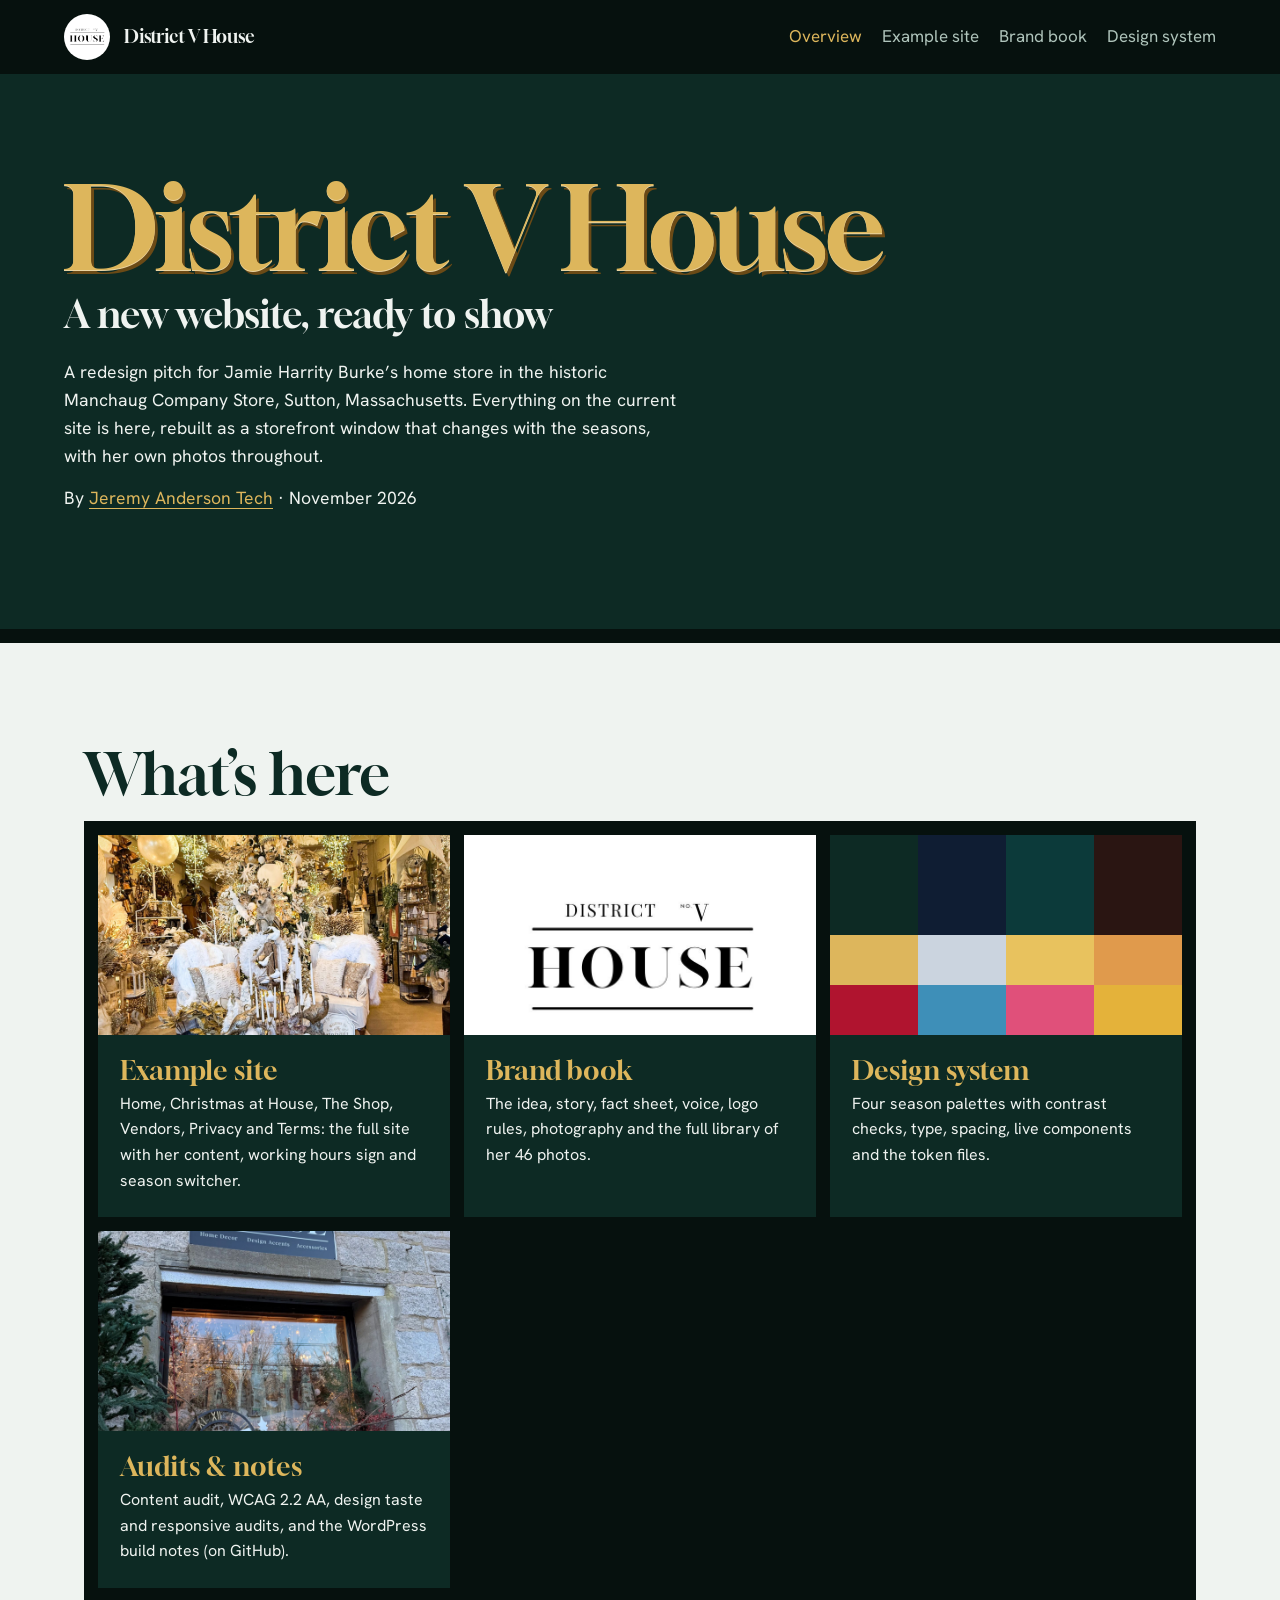
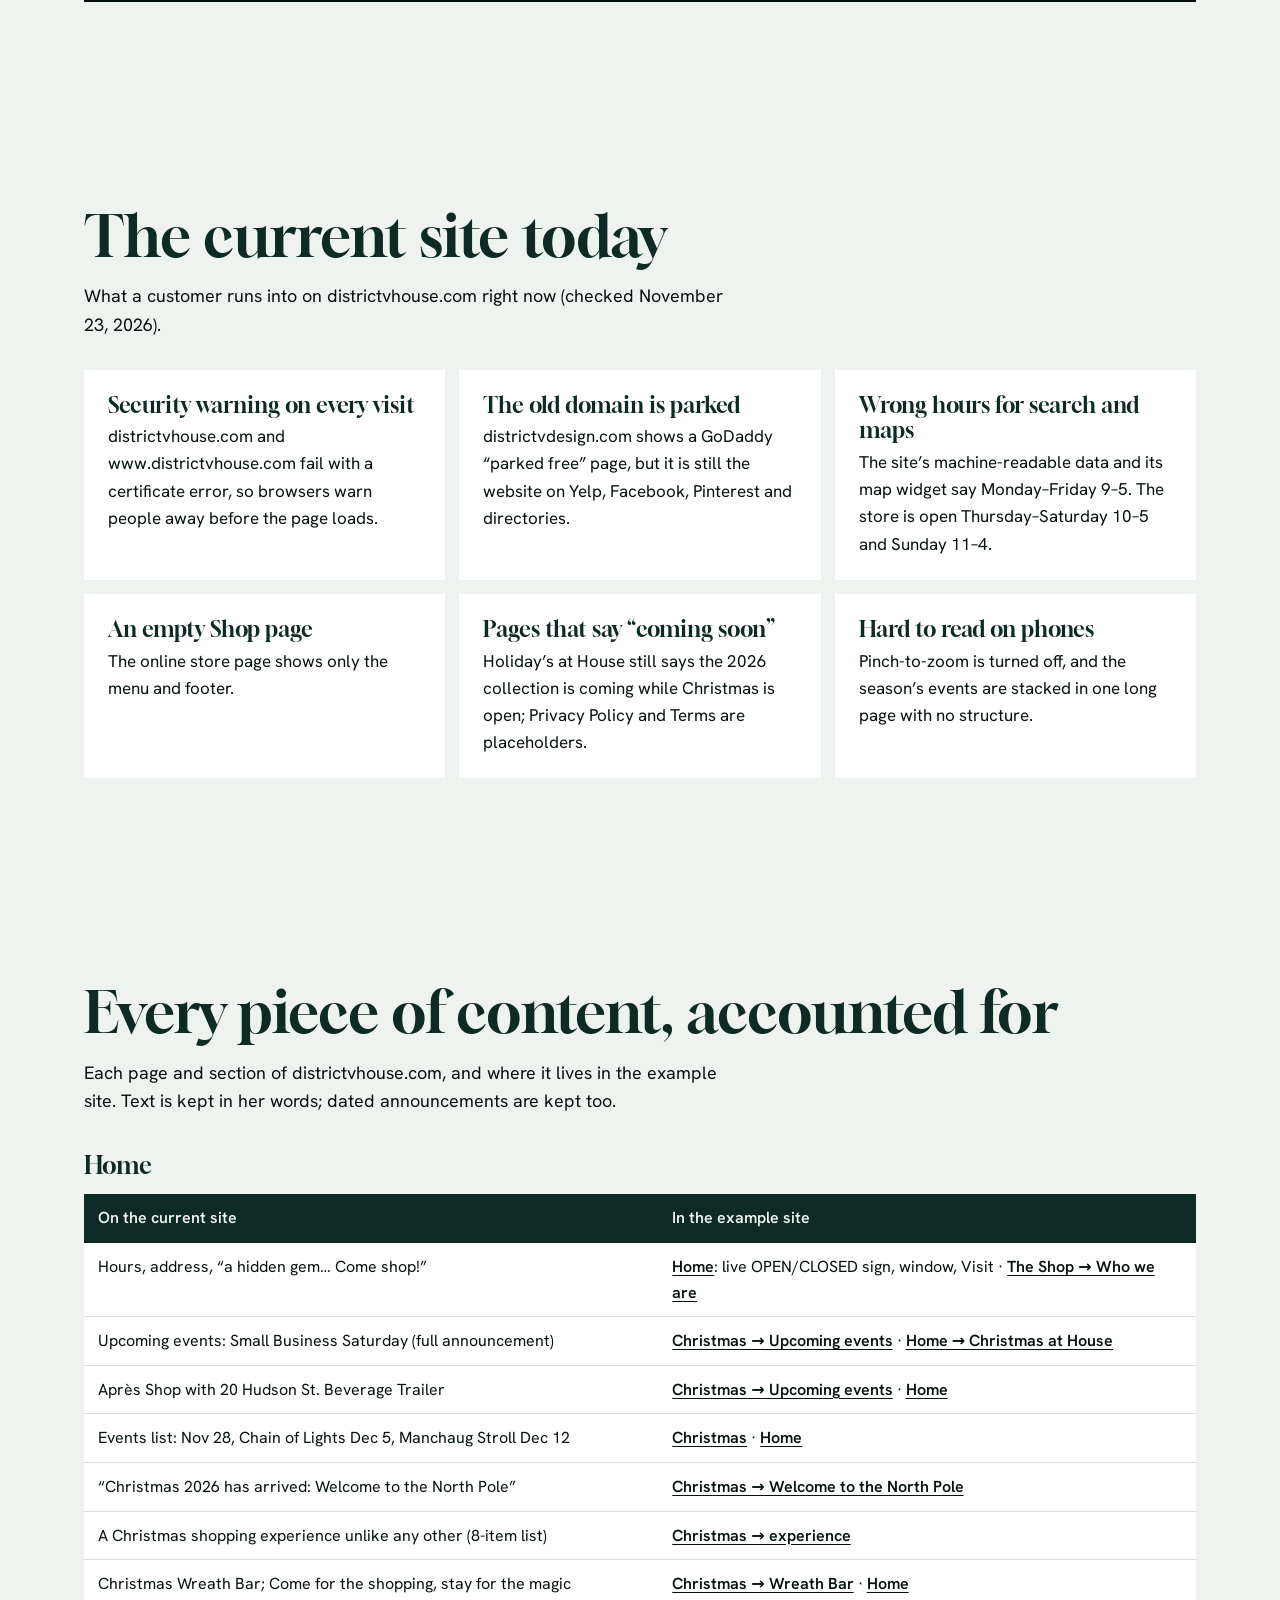
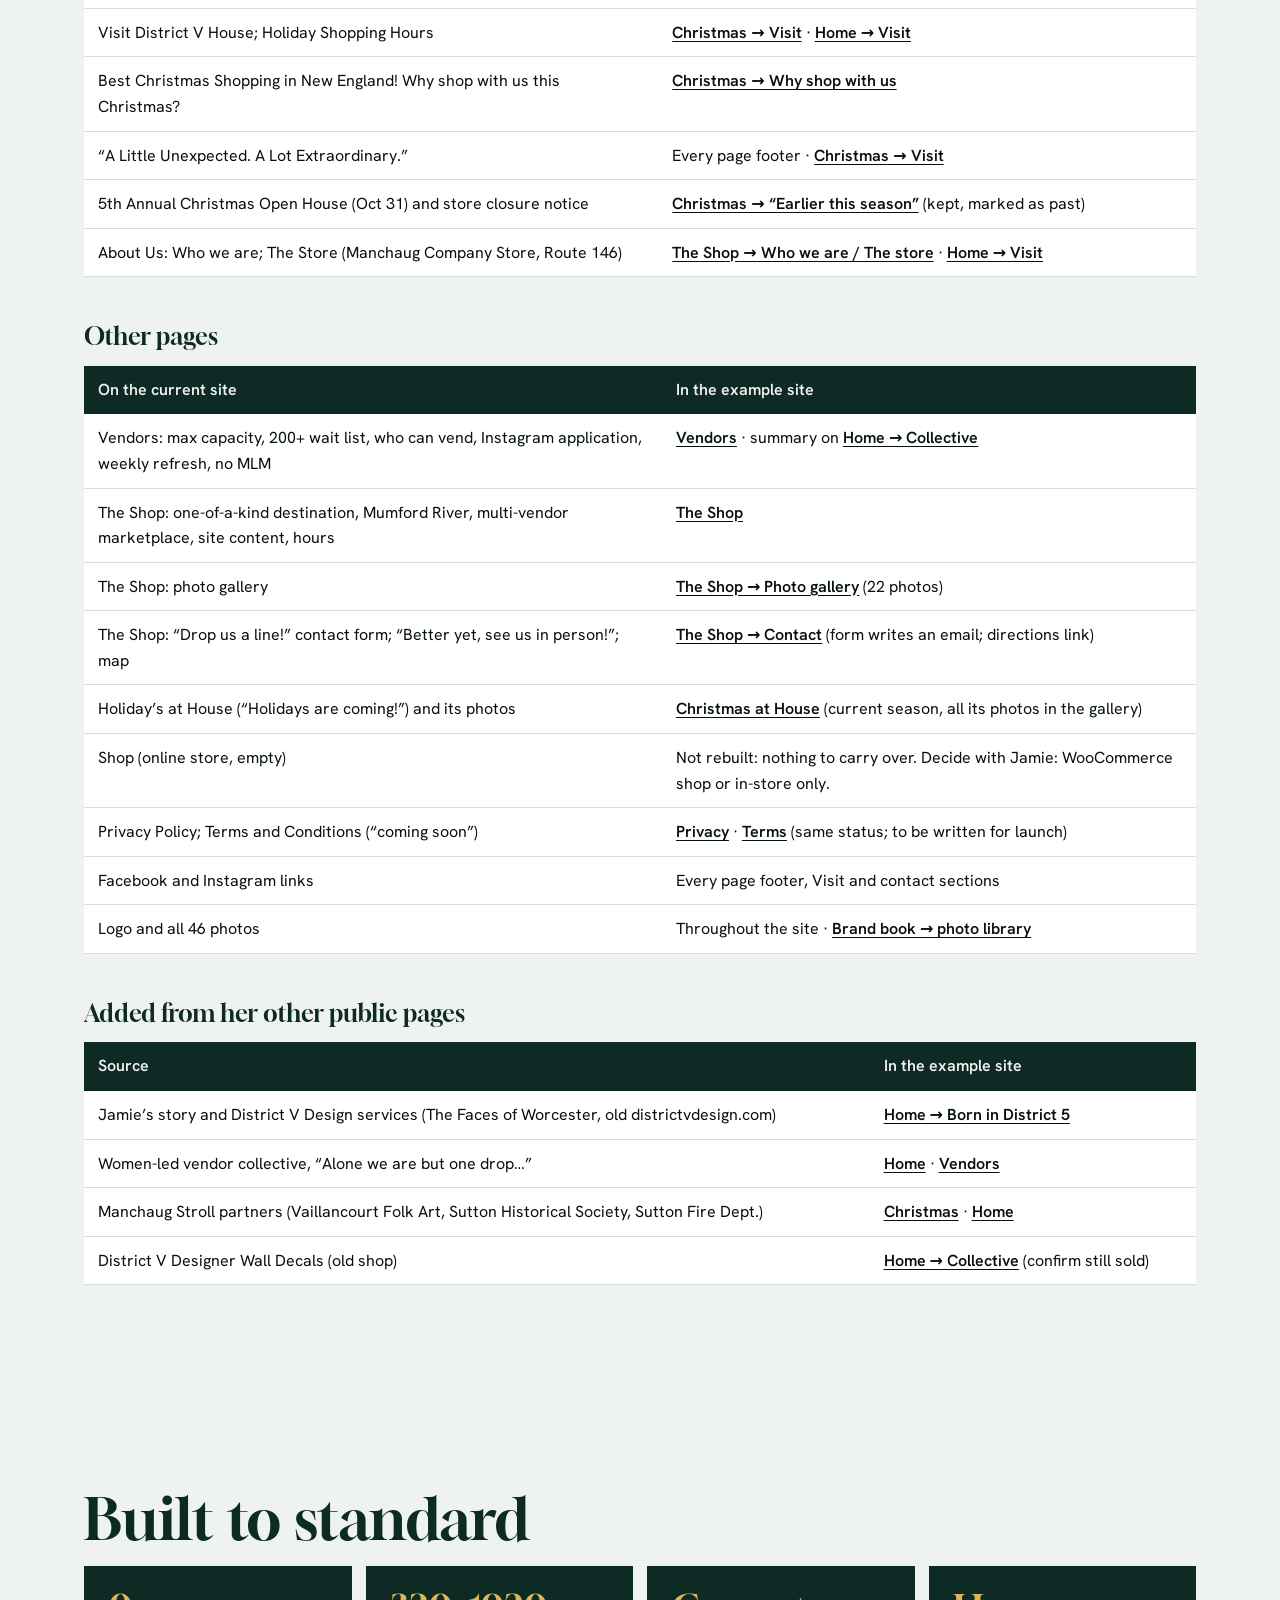
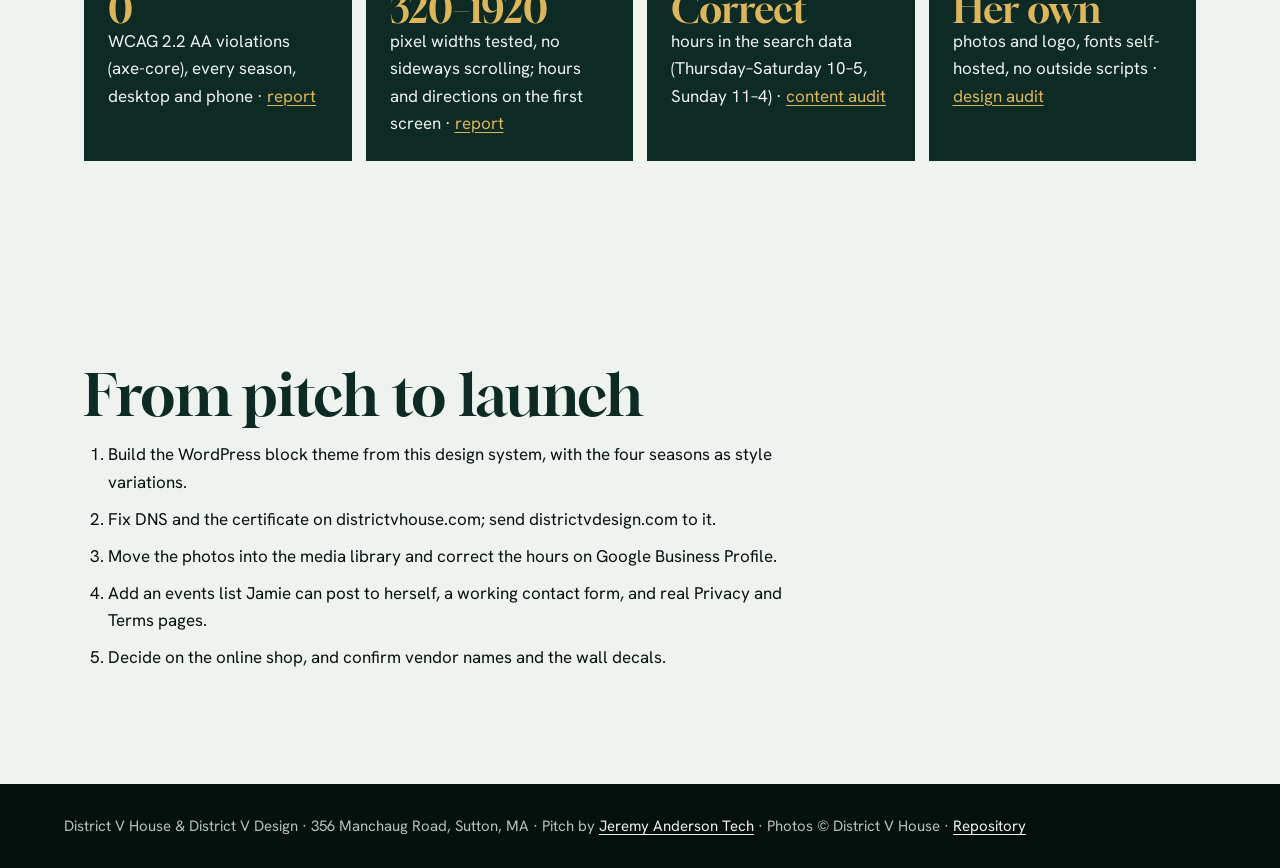
==== commit ad002bd3: "Add overview page and multi-page example site with all current content Root index.html is now the pi" ====
--- a/index.html
+++ b/index.html
@@ -1,683 +1,176 @@
 <!DOCTYPE html>
-<html lang="en" data-season="holiday">
+<html lang="en">
 <head>
 <meta charset="utf-8">
 <meta name="viewport" content="width=device-width, initial-scale=1">
-<meta name="robots" content="noindex"><!-- pitch preview: remove when this becomes the live site -->
-<title>District V House · Curated home store in Manchaug Village, Sutton MA</title>
-<meta name="description" content="District V House is a designer-run, vendor-based home store in the original Manchaug village store in Sutton, Massachusetts: antique, vintage, old, new, handmade and artisan home decor. Open Thursday–Saturday 10–5, Sunday 11–4.">
-<meta property="og:title" content="District V House · Sutton, MA">
-<meta property="og:description" content="A designer's home store in the historic village of Manchaug. Antique, vintage, new and handmade, restyled every season.">
-<meta name="theme-color" content="#0D2A24">
-<link rel="preload" href="assets/fonts/gloock-latin-400-normal.woff2" as="font" type="font/woff2" crossorigin>
+<meta name="robots" content="noindex">
+<title>District V House · Website pitch overview</title>
+<meta name="description" content="Website redesign pitch for District V House, Sutton MA: example site, brand book, design system, audits and a map of every piece of content from the current site.">
 <link rel="stylesheet" href="assets/fonts/fonts.css">
-<script type="application/ld+json">
-{
-  "@context": "https://schema.org",
-  "@type": "HomeGoodsStore",
-  "name": "District V House",
-  "description": "Vendor-based home lifestyle store with antique, vintage, old, new, handmade and artisan home decor, accessories and furniture, in the historic village of Manchaug.",
-  "telephone": "+1-774-314-0022",
-  "email": "districtvdesign@gmail.com",
-  "address": {"@type": "PostalAddress","streetAddress": "356 Manchaug Road","addressLocality": "Sutton","addressRegion": "MA","postalCode": "01590","addressCountry": "US"},
-  "openingHoursSpecification": [
-    {"@type": "OpeningHoursSpecification","dayOfWeek": ["Thursday","Friday","Saturday"],"opens": "10:00","closes": "17:00"},
-    {"@type": "OpeningHoursSpecification","dayOfWeek": "Sunday","opens": "11:00","closes": "16:00"}
-  ],
-  "founder": {"@type": "Person","name": "Jamie Harrity Burke"},
-  "sameAs": ["https://www.instagram.com/districtvhouse/","https://www.facebook.com/Districtvdesign/","https://www.pinterest.com/districtvdesign/"]
-}
-</script>
+<link rel="stylesheet" href="design-system/tokens.css">
 <style>
-/* ── Season tokens: the window is repainted every season ───────────── */
-@property --glass  { syntax: '<color>'; inherits: true; initial-value: #0D2A24; }
-@property --glass2 { syntax: '<color>'; inherits: true; initial-value: #163D34; }
-@property --sash   { syntax: '<color>'; inherits: true; initial-value: #06110E; }
-@property --leaf   { syntax: '<color>'; inherits: true; initial-value: #DDB65C; }
-@property --shade  { syntax: '<color>'; inherits: true; initial-value: #6B4A16; }
-@property --orn    { syntax: '<color>'; inherits: true; initial-value: #B0142F; }
-@property --on-orn { syntax: '<color>'; inherits: true; initial-value: #EFF3F0; }
-@property --frost  { syntax: '<color>'; inherits: true; initial-value: #EFF3F0; }
-@property --mist   { syntax: '<color>'; inherits: true; initial-value: #AFC4BB; }
-
-:root{
-  --display: "Gloock", "Didot", "Bodoni 72", serif;
-  --text: "Hanken Grotesk", system-ui, sans-serif;
-  --mullion: clamp(8px, 1.1vw, 14px);
-  --pin: 1px;
-  --gutter: clamp(20px, 5vw, 72px);
-  --ease: cubic-bezier(.16, 1, .3, 1);
-}
-html[data-season="holiday"]{ --glass:#0D2A24; --glass2:#163D34; --sash:#06110E; --leaf:#DDB65C; --shade:#6B4A16; --orn:#B0142F; --on-orn:#F3F5F2; --frost:#EFF3F0; --mist:#AFC4BB; }
-html[data-season="winter"] { --glass:#0F1D33; --glass2:#1A2C49; --sash:#070C16; --leaf:#CBD4DF; --shade:#4A5568; --orn:#3E8FB8; --on-orn:#06101C; --frost:#F0F3F7; --mist:#A9B6C8; }
-html[data-season="garden"] { --glass:#0C3A3A; --glass2:#145050; --sash:#042020; --leaf:#E8C25E; --shade:#6E5212; --orn:#E0507A; --on-orn:#1B0710; --frost:#F0F5F2; --mist:#A3C6C1; }
-html[data-season="harvest"]{ --glass:#2A1512; --glass2:#3D1F19; --sash:#140908; --leaf:#E09A4C; --shade:#6A3A12; --orn:#E4B23A; --on-orn:#1E0E05; --frost:#F4F0EC; --mist:#CFB6A6; }
-
-html{
-  transition: --glass .9s var(--ease), --glass2 .9s var(--ease), --sash .9s var(--ease), --leaf .9s var(--ease),
-              --shade .9s var(--ease), --orn .9s var(--ease), --on-orn .9s var(--ease), --frost .9s var(--ease), --mist .9s var(--ease);
-  scroll-behavior: smooth;
-  scrollbar-color: var(--leaf) var(--sash);
-}
-*,*::before,*::after{ box-sizing: border-box; }
-body{
-  margin:0; background: var(--sash); color: var(--frost);
-  font-family: var(--text); font-size: 1.0625rem; line-height: 1.6;
-  -webkit-font-smoothing: antialiased; text-rendering: optimizeLegibility;
-}
-::selection{ background: var(--leaf); color: var(--sash); }
-img{ display:block; max-width:100%; }
-a{ color: inherit; text-underline-offset: .22em; text-decoration-thickness: 1px; }
-:focus-visible{ outline: 3px solid var(--sash); outline-offset: 2px; box-shadow: 0 0 0 2px var(--leaf); border-radius: 2px; } /* taste-skill-ignore: two-tone focus ring, a state not decoration (WCAG 2.4.7) */
-.sr-only{ position:absolute; width:1px; height:1px; overflow:hidden; clip:rect(0 0 0 0); white-space:nowrap; }
-.skip{ position:absolute; left:12px; top:-60px; z-index:50; background:var(--leaf); color:var(--sash); padding:10px 16px; font-weight:600; border-radius:2px; }
-.skip:focus{ top:12px; }
-
-/* gilt lettering: gold leaf with keyline and a painted drop shade, as on shop glass */
-.gilt{
-  font-family: var(--display); font-weight: 400; color: var(--leaf);
-  text-shadow: 0 1px 0 color-mix(in oklab, var(--leaf) 60%, white), 2px 3px 0 var(--shade); /* taste-skill-ignore: gilt shade (brand) */
-  letter-spacing: -0.01em;
-}
-.caps{ font-family: var(--text); text-transform: uppercase; letter-spacing: .16em; font-weight: 600; font-size: .875rem; }
-
-/* ── Sash header ─────────────────────────────────────────────────── */
-.sash{
-  position: relative; z-index: 5; background: var(--sash);
-  display:flex; align-items:center; gap: clamp(14px,3vw,40px);
-  padding: 14px calc(var(--mullion) + clamp(10px, 2vw, 30px));
-}
-.badge{ flex: none; width: 64px; height: 64px; border-radius: 50%; background:#fff; object-fit: contain; padding: 5px; }
-.badge-link{ display:flex; align-items:center; gap: 12px; text-decoration:none; }
-.badge-word{ font-family: var(--display); font-size: 1.15rem; line-height:1.05; color: var(--frost); }
-.badge-word small{ display:block; font-family: var(--text); font-size: .875rem; color: var(--mist); margin-top: 2px; }
-.nav{ margin-left:auto; display:flex; gap: clamp(14px,2.4vw,34px); }
-.nav a{ min-width: 44px; text-align:center; text-decoration:none; font-weight:500; font-size:.95rem; color: var(--frost); padding: 12px 0; text-decoration: underline 1px transparent; text-underline-offset: .45em; transition: text-decoration-color .3s, color .3s; }
-.nav a:hover{ color: var(--leaf); text-decoration-color: var(--leaf); }
-
-/* hanging open/closed sign */
-.hang{ position: relative; flex:none; padding-top: 2px; margin-right: 4px; }
-.hang::before,.hang::after{ content:""; position:absolute; top:-18px; width:1px; height:22px; background: color-mix(in oklab, var(--leaf) 70%, transparent); }
-.hang::before{ left: 22%; transform: rotate(14deg); transform-origin: top; }
-.hang::after { right:22%; transform: rotate(-14deg); transform-origin: top; }
-.sign{
-  display:block; min-width: 138px; text-align:center; text-decoration:none;
-  background: var(--orn); color: var(--on-orn);
-  border: 2px solid var(--leaf); border-radius: 4px;
-  padding: 6px 12px 8px; line-height: 1.3;
-  transform-origin: 50% -20px;
-}
-.sign b{ display:block; font-family: var(--display); font-weight:400; font-size: 1.35rem; letter-spacing: .02em; }
-.sign span{ font-size: .82rem; font-weight:600; letter-spacing:.04em; }
-.sign[data-state="closed"]{ background: var(--glass2); color: var(--frost); }
-@keyframes swing{ 0%{transform:rotate(7deg)} 30%{transform:rotate(-4deg)} 55%{transform:rotate(2deg)} 78%{transform:rotate(-1deg)} 100%{transform:rotate(0)} }
-.sign.swing{ animation: swing 1.6s var(--ease) both; }
-
-/* ── The window (hero) ───────────────────────────────────────────── */
-.window{
-  background: var(--sash); padding: var(--mullion);
-  display:grid; gap: var(--mullion);
-  grid-template-columns: 1.35fr 1fr 1fr;
-  grid-template-rows: auto minmax(240px, 1fr) auto;
-  height: max(640px, calc(100svh - 93px));
-}
-.pane{ position:relative; overflow:hidden; background: var(--glass);
-}
-.transom{
-  grid-column: 1 / -1; text-align:center; padding: clamp(14px,2vw,28px) var(--gutter) clamp(14px,1.8vw,24px);
-}
-.arch-title{ margin: 0; font-weight: 400; font-family: var(--display); font-size: calc(min(980px, 100vw - 2 * var(--gutter)) * 116 / 1100); line-height: 1; }
-.arch{ width: min(980px, 100%); height:auto; margin: 0 auto; display:block; overflow: visible; }
-.arch text{ font-family: var(--display); }
-.arch .t-gilt{ fill: var(--leaf); stroke: color-mix(in oklab, var(--leaf) 55%, white); stroke-width: .6; paint-order: stroke; filter: drop-shadow(3px 4px 0 var(--shade)); } /* taste-skill-ignore: painted drop shade of gilt sign lettering (brand) */
-.where{ margin: clamp(2px,.6vw,10px) 0 0; color: var(--frost); font-weight: 500; font-size: clamp(1rem, 1.3vw, 1.2rem); letter-spacing: .04em; }
-
-.display-pane img{
-  position:absolute; inset:0; width:100%; height:100%; object-fit:cover;
-  filter: brightness(.92) saturate(1.05);
-  transition: filter .55s var(--ease), transform 6s var(--ease);
-}
-.display-pane:hover img{ transform: scale(1.03); }
-.display-pane::after{ /* neutral scrim so the painted captions stay legible on any photo */
-  content:""; position:absolute; inset:0; pointer-events:none;
-  background:
-    linear-gradient(to top, color-mix(in oklab, var(--glass) 94%, transparent) 0%, /* taste-skill-ignore: neutral scrim under captions */ color-mix(in oklab, var(--glass) 78%, transparent) 26%, transparent 58%);
-}
-.display-pane figcaption{
-  position:absolute; left: clamp(14px,2vw,26px); right: 14px; bottom: clamp(12px,1.8vw,22px); z-index:1;
-  font-family: var(--display); font-size: clamp(1.25rem, 2.1vw, 1.9rem); line-height:1.1; color: var(--leaf);
-  text-shadow: 0 1px 0 color-mix(in oklab, var(--leaf) 60%, white), 2px 2px 0 var(--shade); /* taste-skill-ignore: gilt shade (brand) */
-  text-wrap: balance;
-}
-.window.dim .display-pane img{ filter: brightness(.18) saturate(.6); }
-
-.bulkhead{
-  grid-column: 1 / -1; background: var(--glass2);
-  display:grid; grid-template-columns: 1.35fr 1fr auto; align-items:center; gap: clamp(18px,3vw,44px);
-  padding: clamp(20px,2.6vw,34px) clamp(20px,3vw,44px);
-}
-.lede{ margin:0; font-size: clamp(1.05rem,1.35vw,1.25rem); line-height:1.45; max-width: 44ch; color: var(--frost); }
-.lede strong{ color: var(--leaf); font-weight:600; }
-.hours-now{ margin:0; }
-.hours-now .big{ display:block; text-wrap: balance; font-family: var(--display); font-size: clamp(1.5rem,2.3vw,2.1rem); line-height:1.1; color: var(--frost); }
-.hours-now .small{ display:block; color: var(--mist); font-size: .95rem; margin-top: 4px; }
-.actions{ display:flex; gap: 12px; flex-wrap: wrap; }
-.btn{
-  display:inline-flex; align-items:center; gap:10px; text-decoration:none; cursor:pointer;
-  font-family: var(--text); font-weight:600; font-size: 1rem; line-height:1;
-  padding: 15px 22px; border-radius: 3px; border: 1.5px solid var(--leaf);
-  transition: background-color .3s var(--ease), color .3s var(--ease), transform .2s var(--ease);
-}
-.btn svg{ width:18px; height:18px; flex:none; }
-.btn-gilt{ background: var(--leaf); color: var(--sash); }
-.btn-gilt:hover{ background: color-mix(in oklab, var(--leaf) 86%, white); }
-.btn:active{ transform: translateY(1px) scale(.985); }
-.btn-line{ background: color-mix(in oklab, var(--frost) 12%, transparent); border-color: transparent; color: var(--frost); }
-.btn-line:hover{ background: color-mix(in oklab, var(--frost) 20%, transparent); }
-.btn-dark{ background: var(--sash); color: var(--leaf); border-color: var(--sash); }
-.btn-dark:hover{ background: var(--glass); }
-
-/* ── Season band ─────────────────────────────────────────────────── */
-.season{
-  background: var(--orn); color: var(--on-orn);
-  padding: clamp(56px,8vw,112px) var(--gutter);
-  display:grid; grid-template-columns: minmax(0,1.1fr) minmax(0,1fr); gap: clamp(28px,5vw,80px); align-items:end;
-  border-top: var(--mullion) solid var(--sash);
-}
-.season h2{ margin:0; font-family: var(--display); font-weight:400; font-size: clamp(2.6rem,6.2vw,5.6rem); line-height:.98; letter-spacing:-.02em; text-wrap: balance; }
-.season p{ margin: 0 0 22px; max-width: 46ch; font-size: 1.12rem; }
-.swatches{ display:grid; grid-template-columns: repeat(4,1fr); gap: 10px; }
-.swatch{
-  appearance:none; cursor:pointer; text-align:left; font: inherit; color: inherit;
-  background: none; border: 0; border-radius: 3px; min-height: 44px;
-  padding: 6px 2px 8px; display:flex; flex-direction:column; gap: 8px;
-  transition: transform .35s var(--ease);
-}
-.swatch:hover{ transform: translateY(-2px); }
-.swatch[aria-pressed="true"] .chips{ outline: 3px solid currentColor; outline-offset: 3px; }
-.swatch[aria-pressed="true"] b{ text-decoration: underline 2px; text-underline-offset: .3em; }
-.swatch .chips{ display:flex; height: 44px; border-radius: 2px; overflow:hidden; }
-.swatch .chips i{ flex:1; }
-.swatch b{ font-weight:600; font-size:1rem; }
-.swatch small{ font-size: .875rem; margin-top:-6px; }
-.now-showing{ margin-top: 14px; font-size: .92rem; }
-
-/* ── Collective ──────────────────────────────────────────────────── */
-.collective{
-  background: var(--frost); color: var(--sash);
-  border-top: var(--mullion) solid var(--sash);
-  display:grid; grid-template-columns: minmax(0,1fr) minmax(0,1.05fr);
-}
-.collective .photo{ position:relative; min-height: 520px; border-right: var(--mullion) solid var(--sash); }
-.collective .photo img{ position:absolute; inset:0; width:100%; height:100%; object-fit:cover; object-position: 50% 70%; }
-.collective .copy{ padding: clamp(48px,7vw,104px) var(--gutter); }
-.collective h2{ margin:0 0 26px; font-family: var(--display); font-weight:400; font-size: clamp(2.3rem,4.6vw,4rem); line-height:1; letter-spacing:-.02em; color: var(--glass); text-wrap: balance; }
-.quote{ margin: 0 0 28px; padding: 0; }
-.quote p{ margin:0; font-family: var(--display); font-size: clamp(1.45rem,2.4vw,2.05rem); line-height:1.2; color: var(--glass2); text-wrap: balance; }
-.quote footer{ margin-top: 10px; font-size:.95rem; color: color-mix(in oklab, var(--sash) 72%, var(--frost)); }
-.collective .body{ max-width: 58ch; margin: 0 0 30px; color: color-mix(in oklab, var(--sash) 88%, var(--frost)); }
-.tags{ list-style:none; margin: 0 0 30px; padding: 6px 0 0; display:flex; flex-wrap:wrap; gap: 16px 12px; }
-.tag{
-  position: relative; display:inline-flex; align-items:center;
-  padding: 8px 16px 8px 30px; font-weight:600; font-size: .92rem; color: var(--sash);
-  background: color-mix(in oklab, var(--leaf) 34%, var(--frost));
-  clip-path: polygon(14px 0, 100% 0, 100% 100%, 14px 100%, 0 50%);
-}
-.tag::before{ content:""; position:absolute; left: 13px; top: 50%; width: 7px; height:7px; margin-top:-3.5px; border-radius:50%; background: var(--frost); border: 1.5px solid var(--shade); }
-.tags li:nth-child(3n+2){ transform: rotate(-2deg) translateY(2px); }
-.tags li:nth-child(4n+3){ transform: rotate(1.6deg); }
-.made-here{
-  margin-top: 8px; padding: 20px 22px; background: color-mix(in oklab, var(--leaf) 16%, var(--frost)); display:grid; grid-template-columns: 1fr auto; gap: 6px 18px; align-items:baseline; max-width: 60ch;
-}
-.made-here .price{ font-family: var(--text); font-weight: 700; font-size: 1.0625rem; color: color-mix(in oklab, var(--orn) 62%, var(--sash)); justify-self: end; }
-.made-here .desc{ grid-column: 1 / -1; }
-.made-here b{ font-weight:700; font-size: 1.0625rem; }
-.made-here span{ color: color-mix(in oklab, var(--sash) 82%, var(--frost)); font-size:1.0625rem; }
-.vendor-note{ margin: 26px 0 0; font-size: 1.0625rem; color: color-mix(in oklab, var(--sash) 82%, var(--frost)); max-width: 58ch; }
-.vendor-note a{ font-weight:600; color: var(--glass); }
-
-/* ── Design studio ───────────────────────────────────────────────── */
-.studio{
-  background: var(--glass); border-top: var(--mullion) solid var(--sash);
-  display:grid; grid-template-columns: minmax(0,1fr) minmax(0,1fr) ; align-items: stretch;
-}
-.studio .copy{ padding: clamp(48px,7vw,104px) var(--gutter); position:relative; overflow:hidden; }
-.studio .numeral{
-  position:absolute; right: -0.06em; bottom: -0.22em; font-size: clamp(16rem, 30vw, 30rem); line-height:1;
-  opacity: .16; pointer-events:none; user-select:none;
-}
-.studio h2{ position:relative; margin:0 0 22px; font-size: clamp(2.6rem,5.4vw,4.8rem); line-height: .98; letter-spacing:-.02em; text-wrap: balance; }
-.route{ position:relative; display:flex; align-items:center; gap: 12px; margin: 0 0 26px; color: var(--mist); font-weight: 600; font-size: 1.0625rem; }
-.route svg{ width: clamp(90px,14vw,170px); height: 14px; flex:none; }
-.studio .body{ position:relative; max-width: 54ch; margin: 0 0 18px; color: var(--frost); }
-.studio .body + .body{ color: var(--mist); }
-.studio .actions{ position:relative; margin-top: 28px; }
-.studio .photo{ position:relative; min-height: 560px; border-left: var(--mullion) solid var(--sash); }
-.studio .photo img{ position:absolute; inset:0; width:100%; height:100%; object-fit:cover; }
-.studio .photo figcaption{ position:absolute; left: 0; bottom: 0; padding: 10px 16px; background: var(--glass); color: var(--frost); font-size: .9375rem; }
-
-/* ── Stroll (events) ─────────────────────────────────────────────── */
-.stroll{
-  position:relative; background: var(--sash); border-top: var(--mullion) solid var(--sash);
-  display:grid; grid-template-columns: repeat(12, minmax(0,1fr)); gap: var(--mullion);
-}
-.stroll .night{ grid-column: 1 / span 6; position:relative; min-height: 540px; overflow:hidden; background: var(--glass); }
-.stroll .night img{ position:absolute; inset:0; width:100%; height:100%; object-fit:cover; filter: brightness(.82); }
-.stroll .card{ grid-column: 7 / -1; background: var(--glass2); padding: clamp(40px,5vw,72px) clamp(24px,4vw,60px); display:flex; flex-direction:column; justify-content:center;
-}
-.stroll h2{ margin: 0 0 18px; font-size: clamp(2.4rem,4.4vw,4rem); line-height:1; letter-spacing:-.02em; }
-.stroll p{ margin: 0 0 16px; max-width: 50ch; color: var(--frost); }
-.stroll .aside{ color: var(--mist); font-size: .98rem; }
-.stroll .actions{ margin-top: 10px; }
-
-/* ── Visit (the gold bulkhead) ───────────────────────────────────── */
-.visit{
-  background: var(--leaf); color: var(--sash);
-  border-top: var(--mullion) solid var(--sash);
-  padding: clamp(56px,8vw,112px) var(--gutter) clamp(40px,6vw,80px);
-  display:grid; grid-template-columns: minmax(0,1.1fr) minmax(0,1fr) minmax(0,.9fr); gap: clamp(28px,4vw,64px);
-}
-.visit h2{ margin:0 0 16px; font-family: var(--display); font-weight:400; font-size: clamp(3rem,7vw,6rem); line-height:.92; letter-spacing:-.03em; color: var(--sash); }
-.visit address{ font-style:normal; font-size: 1.2rem; line-height:1.45; margin: 0 0 22px; }
-.visit address small{ display:block; font-size: .88rem; margin-top: 6px; color: color-mix(in oklab, var(--sash) 78%, var(--leaf)); }
-.visit h3{ margin: 6px 0 12px; font-family: var(--display); font-weight: 400; font-size: 1.6rem; line-height: 1.1; }
-.hours{ width:100%; border-collapse: collapse; font-variant-numeric: tabular-nums; }
-.hours th, .hours td{ text-align:left; padding: 9px 0; border-bottom: 1px solid color-mix(in oklab, var(--sash) 22%, transparent); font-weight:500; }
-.hours td{ text-align:right; }
-.hours tr.closed td, .hours tr.closed th{ color: color-mix(in oklab, var(--sash) 66%, var(--leaf)); font-weight:400; }
-.hours tr.today th, .hours tr.today td{ font-weight:700; }
-.hours tr.today th::after{ content:"Today"; margin-left: 10px; font-size:.7rem; letter-spacing:.12em; text-transform:uppercase; padding: 2px 7px; border-radius: 2px; background: var(--sash); color: var(--leaf); vertical-align: 2px; }
-.contact-list{ list-style:none; margin:0; padding:0; display:grid; gap: 2px; }
-.contact-list a{ display:inline-flex; min-height: 44px; gap: 10px; align-items:center; font-weight:600; text-decoration: underline 1px; text-underline-offset: .3em; text-decoration-color: color-mix(in oklab, var(--sash) 45%, transparent); }
-.contact-list a:hover{ text-decoration-color: var(--sash); }
-.contact-list svg{ width:18px; height:18px; flex:none; }
-
-footer.foot{
-  background: var(--sash); color: var(--mist); padding: 34px var(--gutter);
-  display:flex; flex-wrap:wrap; gap: 14px 28px; align-items:center; font-size: .88rem;
-}
-footer.foot .badge{ width: 46px; height:46px; }
-footer.foot p{ margin:0; }
-footer.foot .credit{ margin-left:auto; }
-
-/* ── Small-screen menu & quick-action dock ──────────────────────── */
-.menu-btn{ display:none; align-items:center; gap:8px; min-height:44px; padding: 0 14px; border:1.5px solid color-mix(in oklab, var(--leaf) 70%, transparent); border-radius:3px; background:transparent; color: var(--frost); font: 600 .95rem var(--text); cursor:pointer; }
-.menu-btn svg{ width:18px; height:18px; }
-.mnav{ position:absolute; left:0; right:0; top:100%; background: var(--sash); padding: 6px var(--gutter) 22px; display:grid; gap: 2px; }
-.mnav[hidden]{ display:none; }
-.mnav a{ font-family: var(--display); font-size: 1.6rem; color: var(--leaf); text-decoration:none; padding: 10px 0; min-height: 48px; }
-.dock{ position:fixed; z-index:20; left:0; right:0; bottom:0; display:none; gap:8px; padding: 10px 12px calc(10px + env(safe-area-inset-bottom)); background: var(--sash); transform: translateY(110%); transition: transform .45s var(--ease); }
-.dock.show{ transform:none; }
-.dock .btn{ flex:1; justify-content:center; padding: 13px 10px; }
-
-/* ── Season events list ─────────────────────────────────────────── */
-.events{ list-style:none; margin: 0 0 18px; padding:0; display:grid; }
-.events{ gap: 22px; }
-.events li{ display:grid; grid-template-columns: 6.4rem 1fr; gap: 4px 18px; }
-.events .d{ grid-row: span 2; font-family: var(--display); color: var(--leaf); font-size: 1.35rem; line-height:1.1; }
-.events .d small{ display:block; font-family: var(--text); font-size: .875rem; color: var(--mist); margin-top: 4px; }
-.events b{ font-weight:600; font-size: 1.08rem; color: var(--frost); }
-.events span{ color: var(--mist); font-size: 1.0625rem; }
-.wreath{ margin: 6px 0 22px; padding: 18px 20px; background: var(--glass); }
-.wreath b{ font-family: var(--display); font-weight:400; color: var(--leaf); font-size: 1.3rem; display:block; margin-bottom: 4px; }
-.wreath p{ margin:0; color: var(--frost); font-size: 1.0625rem; }
-.review{ margin: 26px 0 0; font-size: 1rem; }
-.review q{ font-family: var(--display); font-size: 1.35rem; }
-.review cite{ display:block; font-style:normal; font-size:.88rem; margin-top: 4px; color: color-mix(in oklab, var(--sash) 78%, var(--leaf)); }
-
-/* ── Responsive ──────────────────────────────────────────────────── */
-@media (max-width: 1080px){
-  .nav{ display:none; }
-  .menu-btn{ display:inline-flex; }
-  .bulkhead{ grid-template-columns: 1fr 1fr; }
-  .bulkhead .actions{ grid-column: 1 / -1; }
-  .visit{ grid-template-columns: 1fr 1fr; }
-  .visit > :first-child{ grid-column: 1 / -1; }
-}
-@media (max-width: 820px), (max-height: 520px){
-  .dock{ display:flex; }
-  body{ padding-bottom: 76px; }
-  html{ scroll-padding-bottom: 96px; }
-}
-@media (max-width: 820px){
-  .badge-word{ position:absolute; width:1px; height:1px; overflow:hidden; clip:rect(0 0 0 0); white-space:nowrap; }
-  .sash{ gap: 10px; flex-wrap: wrap; }
-  .menu-btn{ margin-left: auto; }
-  .badge{ width: 54px; height: 54px; }
-  .sign{ min-width: 0; padding: 5px 10px 6px; }
-  .sign b{ font-size: 1.15rem; }
-  .window{ grid-template-columns: 1fr; grid-template-rows: auto auto auto; height: auto; }
-  .panes{ display:grid; grid-template-columns: 1fr 1fr; gap: var(--mullion); }
-  .panes .display-pane{ height: 30vh; min-height: 170px; max-height: 240px; }
-  .panes .display-pane:first-child{ grid-column: 1 / -1; height: 42vh; max-height: 360px; }
-  .window .bulkhead{ order: 2; }
-  .window .panes{ order: 3; }
-  .panes .display-pane:not(:first-child) figcaption{ font-size: 1.05rem; right: 10px; left: 12px; bottom: 10px; }
-    .bulkhead{ grid-template-columns: 1fr; }
-  .season, .collective, .studio{ grid-template-columns: 1fr; }
-  .collective .photo{ min-height: 320px; border-right:0; border-bottom: var(--mullion) solid var(--sash); }
-  .studio .photo{ min-height: 360px; border-left:0; border-top: var(--mullion) solid var(--sash); order: 2; }
-  .stroll .night{ grid-column: 1 / -1; min-height: 300px; }
-  .stroll .card{ grid-column: 1 / -1; }
-  .visit{ grid-template-columns: 1fr; }
-  .swatches{ grid-template-columns: repeat(2,1fr); }
-  footer.foot .credit{ margin-left:0; }
-}
-@media (min-width: 821px){ .panes{ display: contents; } }
-/* ── Motion: section parts rise in once; the window settles on load ── */
-.motion .rise{ opacity: 0; transform: translateY(26px); }
-.motion .rise.in{ opacity: 1; transform: none; transition: opacity .7s var(--ease) var(--d, 0ms), transform .9s var(--ease) var(--d, 0ms); }
-@keyframes settle{ from{ transform: scale(1.07); } to{ transform: scale(1); } }
-.motion .display-pane img{ animation: settle 2.4s var(--ease) both; }
-.motion .display-pane:nth-child(2) img{ animation-delay: .12s; }
-.motion .display-pane:nth-child(3) img{ animation-delay: .24s; }
-@media (prefers-reduced-motion: reduce){
-  html{ transition:none; scroll-behavior:auto; }
-  .sign.swing{ animation:none; }
-  .display-pane img{ transition:none; }
-}
+*{box-sizing:border-box}
+body{margin:0;background:var(--frost);color:var(--sash);font:17px/1.6 var(--font-text);-webkit-font-smoothing:antialiased}
+::selection{background:var(--leaf);color:var(--sash)}
+a{color:inherit;text-underline-offset:.2em}
+:focus-visible{outline:3px solid var(--sash);outline-offset:2px;box-shadow:0 0 0 2px var(--leaf)} /* focus ring */
+.skip-link{position:absolute;left:12px;top:-80px;z-index:50;background:var(--leaf);color:var(--sash);padding:10px 16px;font-weight:600}
+.skip-link:focus{top:12px}
+.top{background:var(--sash);color:var(--frost);display:flex;gap:20px;align-items:center;padding:14px max(20px,5vw);flex-wrap:wrap}
+.top-home{display:flex;align-items:center;gap:14px;text-decoration:none}
+.top img{width:46px;height:46px;border-radius:50%;background:#fff;padding:4px;object-fit:contain}
+.top b{font-family:var(--font-display);font-weight:400;font-size:1.15rem}
+.top nav{margin-left:auto;display:flex;gap:6px 20px;flex-wrap:wrap}
+.top nav a{text-decoration:none;color:var(--mist);min-height:44px;display:inline-flex;align-items:center}
+.top nav a:hover,.top nav a[aria-current="page"]{color:var(--leaf)}
+.hero{background:var(--glass);color:var(--frost);border-bottom:14px solid var(--sash);padding:clamp(48px,8vw,112px) max(20px,5vw)}
+.hero h1{margin:0;font-family:var(--font-display);font-weight:400;color:var(--leaf);font-size:clamp(3.2rem,9vw,7.5rem);line-height:.9;letter-spacing:-.02em;text-shadow:0 1px 0 color-mix(in oklab,var(--leaf) 60%,white),3px 4px 0 var(--shade)} /* gilt shade (brand) */
+.hero .sub{font-family:var(--font-display);font-size:clamp(1.6rem,3vw,2.4rem);line-height:1.15;margin:.3em 0 22px}
+.hero p{max-width:62ch;margin:0 0 14px;font-size:1.1rem}
+main > section{max-width:1240px;margin:0 auto;padding-left:max(20px,5vw);padding-right:max(20px,5vw)}
+section{padding:clamp(56px,8vw,112px) 0}
+h2{font-family:var(--font-display);font-weight:400;font-size:clamp(2.2rem,4.5vw,3.6rem);line-height:1;margin:0 0 18px;color:var(--glass)}
+.lede{max-width:66ch;font-size:1.12rem;margin:0 0 30px}
+.tiles{display:grid;grid-template-columns:repeat(auto-fit,minmax(min(100%,270px),1fr));gap:14px;background:var(--sash);padding:14px}
+.tile{display:grid;grid-template-rows:200px auto;background:var(--glass);color:var(--frost);text-decoration:none;transition:transform .3s cubic-bezier(.16,1,.3,1)}
+.tile:hover{transform:translateY(-3px)}
+.tile .pic{overflow:hidden;position:relative;background:var(--glass2)}
+.tile .pic img{width:100%;height:100%;object-fit:cover;display:block}
+.tile .pic.logo{background:#fff;display:grid;place-items:center}.tile .pic.logo img{width:70%;height:auto}
+.tile .pic.swatch{display:grid;grid-template-columns:repeat(4,1fr)}
+.tile .pic.swatch span{display:grid;grid-template-rows:2fr 1fr 1fr}
+.tile .txt{padding:20px 22px 24px}
+.tile h3{margin:0 0 6px;font-family:var(--font-display);font-weight:400;font-size:1.7rem;color:var(--leaf);line-height:1.1}
+.tile p{margin:0;font-size:1rem}
+.issues{display:grid;grid-template-columns:repeat(auto-fit,minmax(min(100%,320px),1fr));gap:14px}
+.issue{background:#fff;padding:22px 24px}
+.issue b{display:block;font-family:var(--font-display);font-weight:400;font-size:1.4rem;color:var(--glass);line-height:1.15;margin-bottom:6px}
+.issue p{margin:0}
+table{border-collapse:collapse;width:100%;font-size:1rem;background:#fff}
+caption{text-align:left;font-family:var(--font-display);font-size:1.5rem;padding:0 0 10px;color:var(--glass)}
+th,td{text-align:left;padding:11px 14px;border-bottom:1px solid color-mix(in oklab,var(--sash) 14%,transparent);vertical-align:top}
+thead th{background:var(--glass);color:var(--frost);font-weight:600}
+td a{font-weight:600}
+.tables{display:grid;gap:40px}
+.scroll{overflow-x:auto}
+.stats{display:grid;grid-template-columns:repeat(auto-fit,minmax(min(100%,240px),1fr));gap:14px}
+.stat{background:var(--glass);color:var(--frost);padding:24px}
+.stat b{display:block;font-family:var(--font-display);font-weight:400;color:var(--leaf);font-size:2.4rem;line-height:1}
+.stat a{color:var(--leaf)}
+ol.steps{max-width:70ch;padding-left:1.4em;margin:0}
+ol.steps li{margin:0 0 10px}
+footer{background:var(--sash);color:var(--mist);padding:30px max(20px,5vw);font-size:.9375rem}
+footer a{color:var(--frost)}
+@media(max-width:700px){td,th{padding:9px 8px}}
 </style>
 </head>
 <body>
-<a class="skip" href="#main">Skip to content</a>
+<a class="skip-link" href="#main">Skip to content</a>
+<header class="top">
+  <a class="top-home" href="./"><img src="assets/photos/District-3.png" alt=""><b>District V House</b></a>
+  <nav aria-label="Pitch"><a href="./" aria-current="page">Overview</a><a href="site/">Example site</a><a href="brand/">Brand book</a><a href="design-system/">Design system</a></nav>
+</header>
+<main id="main">
+<div class="hero">
+  <h1>District V House</h1>
+  <p class="sub">A new website, ready to show</p>
+  <p>A redesign pitch for Jamie Harrity Burke’s home store in the historic Manchaug Company Store, Sutton, Massachusetts. Everything on the current site is here, rebuilt as a storefront window that changes with the seasons, with her own photos throughout.</p>
+  <p>By <a href="https://jeremyanderson.tech" style="color:var(--leaf)">Jeremy Anderson Tech</a> · November 2026</p>
+</div>
+<section aria-labelledby="see-h">
+  <h2 id="see-h">What’s here</h2>
+  <div class="tiles">
+    <a class="tile" href="site/"><span class="pic"><img src="assets/photos/Christmas-2026.jpeg" alt=""></span><span class="txt"><h3>Example site</h3><p>Home, Christmas at House, The Shop, Vendors, Privacy and Terms: the full site with her content, working hours sign and season switcher.</p></span></a>
+    <a class="tile" href="brand/"><span class="pic logo"><img src="assets/photos/District-3.png" alt=""></span><span class="txt"><h3>Brand book</h3><p>The idea, story, fact sheet, voice, logo rules, photography and the full library of her 46 photos.</p></span></a>
+    <a class="tile" href="design-system/"><span class="pic swatch" aria-hidden="true"><span><i style="background:#0D2A24"></i><i style="background:#DDB65C"></i><i style="background:#B0142F"></i></span><span><i style="background:#0F1D33"></i><i style="background:#CBD4DF"></i><i style="background:#3E8FB8"></i></span><span><i style="background:#0C3A3A"></i><i style="background:#E8C25E"></i><i style="background:#E0507A"></i></span><span><i style="background:#2A1512"></i><i style="background:#E09A4C"></i><i style="background:#E4B23A"></i></span></span><span class="txt"><h3>Design system</h3><p>Four season palettes with contrast checks, type, spacing, live components and the token files.</p></span></a>
+    <a class="tile" href="https://github.com/CptNope/District-V-House/tree/main/docs"><span class="pic"><img src="assets/photos/IMG_7147.jpeg" alt=""></span><span class="txt"><h3>Audits &amp; notes</h3><p>Content audit, WCAG 2.2 AA, design taste and responsive audits, and the WordPress build notes (on GitHub).</p></span></a>
+  </div>
+</section>
 
-<svg width="0" height="0" style="position:absolute" aria-hidden="true">
-  <defs>
-    <symbol id="i-pin" viewBox="0 0 24 24"><path d="M12 21s-7-6.2-7-11.5A7 7 0 0 1 19 9.5C19 14.8 12 21 12 21Z" fill="none" stroke="currentColor" stroke-width="1.8" stroke-linejoin="round"/><circle cx="12" cy="9.5" r="2.4" fill="none" stroke="currentColor" stroke-width="1.8"/></symbol>
-    <symbol id="i-phone" viewBox="0 0 24 24"><path d="M6.6 3.5h2.6l1.4 4.1-2 1.4a12 12 0 0 0 6.4 6.4l1.4-2 4.1 1.4v2.6a2 2 0 0 1-2.2 2A16.6 16.6 0 0 1 4.6 5.7a2 2 0 0 1 2-2.2Z" fill="none" stroke="currentColor" stroke-width="1.8" stroke-linejoin="round"/></symbol>
-    <symbol id="i-mail" viewBox="0 0 24 24"><rect x="3.5" y="5.5" width="17" height="13" rx="1.5" fill="none" stroke="currentColor" stroke-width="1.8"/><path d="m4 7 8 6 8-6" fill="none" stroke="currentColor" stroke-width="1.8" stroke-linejoin="round"/></symbol>
-    <symbol id="i-arrow" viewBox="0 0 24 24"><path d="M4 12h15M13 6l6 6-6 6" fill="none" stroke="currentColor" stroke-width="1.9" stroke-linecap="round" stroke-linejoin="round"/></symbol>
-    <symbol id="i-cam" viewBox="0 0 24 24"><rect x="3.5" y="3.5" width="17" height="17" rx="5" fill="none" stroke="currentColor" stroke-width="1.8"/><circle cx="12" cy="12" r="4" fill="none" stroke="currentColor" stroke-width="1.8"/><circle cx="17.2" cy="6.8" r="1.1" fill="currentColor"/></symbol>
-  </defs>
-</svg>
+<section aria-labelledby="today-h">
+  <h2 id="today-h">The current site today</h2>
+  <p class="lede">What a customer runs into on districtvhouse.com right now (checked November 23, 2026).</p>
+  <div class="issues">
+    <div class="issue"><b>Security warning on every visit</b><p>districtvhouse.com and www.districtvhouse.com fail with a certificate error, so browsers warn people away before the page loads.</p></div>
+    <div class="issue"><b>The old domain is parked</b><p>districtvdesign.com shows a GoDaddy “parked free” page, but it is still the website on Yelp, Facebook, Pinterest and directories.</p></div>
+    <div class="issue"><b>Wrong hours for search and maps</b><p>The site’s machine-readable data and its map widget say Monday–Friday 9–5. The store is open Thursday–Saturday 10–5 and Sunday 11–4.</p></div>
+    <div class="issue"><b>An empty Shop page</b><p>The online store page shows only the menu and footer.</p></div>
+    <div class="issue"><b>Pages that say “coming soon”</b><p>Holiday’s at House still says the 2026 collection is coming while Christmas is open; Privacy Policy and Terms are placeholders.</p></div>
+    <div class="issue"><b>Hard to read on phones</b><p>Pinch-to-zoom is turned off, and the season’s events are stacked in one long page with no structure.</p></div>
+  </div>
+</section>
 
-<header class="sash">
-  <a class="badge-link" href="#top">
-    <img class="badge" src="assets/photos/District-3.png" alt="" width="64" height="64">
-    <span class="badge-word">District V House<small>&amp; District V Design</small></span>
-  </a>
-  <nav class="nav" aria-label="Main">
-    <a href="#collective">The Collective</a>
-    <a href="#studio">Design Studio</a>
-    <a href="#stroll">Events</a>
-    <a href="#visit">Visit</a>
-  </nav>
-  <div class="hang">
-    <a class="sign" id="sign" href="#visit" data-state="open" aria-live="polite">
-      <b id="sign-word">Open</b><span id="sign-sub">Thu–Sat 10–5 · Sun 11–4</span>
-    </a>
+<section aria-labelledby="map-h">
+  <h2 id="map-h">Every piece of content, accounted for</h2>
+  <p class="lede">Each page and section of districtvhouse.com, and where it lives in the example site. Text is kept in her words; dated announcements are kept too.</p>
+  <div class="tables">
+    <div class="scroll"><table>
+      <caption>Home</caption>
+      <thead><tr><th scope="col">On the current site</th><th scope="col">In the example site</th></tr></thead>
+      <tbody>
+        <tr><td>Hours, address, “a hidden gem… Come shop!”</td><td><a href="site/">Home</a>: live OPEN/CLOSED sign, window, Visit · <a href="site/the-shop.html#about">The Shop → Who we are</a></td></tr>
+        <tr><td>Upcoming events: Small Business Saturday (full announcement)</td><td><a href="site/christmas.html#events">Christmas → Upcoming events</a> · <a href="site/#stroll">Home → Christmas at House</a></td></tr>
+        <tr><td>Après Shop with 20 Hudson St. Beverage Trailer</td><td><a href="site/christmas.html#events">Christmas → Upcoming events</a> · <a href="site/#stroll">Home</a></td></tr>
+        <tr><td>Events list: Nov 28, Chain of Lights Dec 5, Manchaug Stroll Dec 12</td><td><a href="site/christmas.html#events">Christmas</a> · <a href="site/#stroll">Home</a></td></tr>
+        <tr><td>“Christmas 2026 has arrived: Welcome to the North Pole”</td><td><a href="site/christmas.html#north-pole">Christmas → Welcome to the North Pole</a></td></tr>
+        <tr><td>A Christmas shopping experience unlike any other (8-item list)</td><td><a href="site/christmas.html#experience">Christmas → experience</a></td></tr>
+        <tr><td>Christmas Wreath Bar; Come for the shopping, stay for the magic</td><td><a href="site/christmas.html#wreath-bar">Christmas → Wreath Bar</a> · <a href="site/#stroll">Home</a></td></tr>
+        <tr><td>Visit District V House; Holiday Shopping Hours</td><td><a href="site/christmas.html#visit">Christmas → Visit</a> · <a href="site/#visit">Home → Visit</a></td></tr>
+        <tr><td>Best Christmas Shopping in New England! Why shop with us this Christmas?</td><td><a href="site/christmas.html#why">Christmas → Why shop with us</a></td></tr>
+        <tr><td>“A Little Unexpected. A Lot Extraordinary.”</td><td>Every page footer · <a href="site/christmas.html#visit">Christmas → Visit</a></td></tr>
+        <tr><td>5th Annual Christmas Open House (Oct 31) and store closure notice</td><td><a href="site/christmas.html#visit">Christmas → “Earlier this season”</a> (kept, marked as past)</td></tr>
+        <tr><td>About Us: Who we are; The Store (Manchaug Company Store, Route 146)</td><td><a href="site/the-shop.html#about">The Shop → Who we are / The store</a> · <a href="site/#visit">Home → Visit</a></td></tr>
+      </tbody>
+    </table></div>
+    <div class="scroll"><table>
+      <caption>Other pages</caption>
+      <thead><tr><th scope="col">On the current site</th><th scope="col">In the example site</th></tr></thead>
+      <tbody>
+        <tr><td>Vendors: max capacity, 200+ wait list, who can vend, Instagram application, weekly refresh, no MLM</td><td><a href="site/vendors.html">Vendors</a> · summary on <a href="site/#collective">Home → Collective</a></td></tr>
+        <tr><td>The Shop: one-of-a-kind destination, Mumford River, multi-vendor marketplace, site content, hours</td><td><a href="site/the-shop.html">The Shop</a></td></tr>
+        <tr><td>The Shop: photo gallery</td><td><a href="site/the-shop.html#gallery">The Shop → Photo gallery</a> (22 photos)</td></tr>
+        <tr><td>The Shop: “Drop us a line!” contact form; “Better yet, see us in person!”; map</td><td><a href="site/the-shop.html#contact">The Shop → Contact</a> (form writes an email; directions link)</td></tr>
+        <tr><td>Holiday’s at House (“Holidays are coming!”) and its photos</td><td><a href="site/christmas.html">Christmas at House</a> (current season, all its photos in the gallery)</td></tr>
+        <tr><td>Shop (online store, empty)</td><td>Not rebuilt: nothing to carry over. Decide with Jamie: WooCommerce shop or in-store only.</td></tr>
+        <tr><td>Privacy Policy; Terms and Conditions (“coming soon”)</td><td><a href="site/privacy.html">Privacy</a> · <a href="site/terms.html">Terms</a> (same status; to be written for launch)</td></tr>
+        <tr><td>Facebook and Instagram links</td><td>Every page footer, Visit and contact sections</td></tr>
+        <tr><td>Logo and all 46 photos</td><td>Throughout the site · <a href="brand/#photos">Brand book → photo library</a></td></tr>
+      </tbody>
+    </table></div>
+    <div class="scroll"><table>
+      <caption>Added from her other public pages</caption>
+      <thead><tr><th scope="col">Source</th><th scope="col">In the example site</th></tr></thead>
+      <tbody>
+        <tr><td>Jamie’s story and District V Design services (The Faces of Worcester, old districtvdesign.com)</td><td><a href="site/#studio">Home → Born in District 5</a></td></tr>
+        <tr><td>Women-led vendor collective, “Alone we are but one drop…”</td><td><a href="site/#collective">Home</a> · <a href="site/vendors.html#collective">Vendors</a></td></tr>
+        <tr><td>Manchaug Stroll partners (Vaillancourt Folk Art, Sutton Historical Society, Sutton Fire Dept.)</td><td><a href="site/christmas.html#events">Christmas</a> · <a href="site/#stroll">Home</a></td></tr>
+        <tr><td>District V Designer Wall Decals (old shop)</td><td><a href="site/#collective">Home → Collective</a> (confirm still sold)</td></tr>
+      </tbody>
+    </table></div>
   </div>
-  <button class="menu-btn" id="menu-btn" aria-expanded="false" aria-controls="mnav"><svg viewBox="0 0 24 24" aria-hidden="true"><path d="M4 7h16M4 12h16M4 17h16" stroke="currentColor" stroke-width="1.8" stroke-linecap="round"/></svg>Menu</button>
-  <nav class="mnav" id="mnav" aria-label="Main" hidden>
-    <a href="#collective">The Collective</a>
-    <a href="#studio">Design Studio</a>
-    <a href="#stroll">Events</a>
-    <a href="#visit">Visit</a>
-  </nav>
-</header>
+</section>
 
-<main id="main">
-  <section class="window" id="top" aria-label="District V House storefront">
-    <div class="pane transom">
-      <h1 class="arch-title">
-      <svg class="arch" viewBox="0 0 1100 200" focusable="false">
-        <title>District V House</title>
-        <defs><path id="arc" d="M60 182 Q550 22 1040 182"/></defs>
-        <text class="t-gilt" font-size="116" text-anchor="middle"><textPath href="#arc" startOffset="50%">District V House</textPath></text>
-      </svg>
-      </h1>
-      <p class="where">A designer’s home store in Manchaug Village, Sutton, Massachusetts</p>
-    </div>
+<section aria-labelledby="std-h">
+  <h2 id="std-h">Built to standard</h2>
+  <div class="stats">
+    <div class="stat"><b>0</b>WCAG 2.2 AA violations (axe-core), every season, desktop and phone · <a href="https://github.com/CptNope/District-V-House/blob/main/docs/wcag-aa-audit.md">report</a></div>
+    <div class="stat"><b>320–1920</b>pixel widths tested, no sideways scrolling; hours and directions on the first screen · <a href="https://github.com/CptNope/District-V-House/blob/main/docs/responsive-audit.md">report</a></div>
+    <div class="stat"><b>Correct</b>hours in the search data (Thursday–Saturday 10–5, Sunday 11–4) · <a href="https://github.com/CptNope/District-V-House/blob/main/docs/content-audit.md">content audit</a></div>
+    <div class="stat"><b>Her own</b>photos and logo, fonts self-hosted, no outside scripts · <a href="https://github.com/CptNope/District-V-House/blob/main/docs/design-taste-audit.md">design audit</a></div>
+  </div>
+</section>
 
-    <div class="panes">
-      <figure class="pane display-pane" style="margin:0"><img data-slot="0" src="assets/photos/Christmas-2026.jpeg" alt="A room of white and gold Christmas trees and displays at District V House" loading="eager" fetchpriority="high"><figcaption data-cap="0">Christmas 2026: the North Pole</figcaption></figure>
-      <figure class="pane display-pane" style="margin:0"><img data-slot="1" src="assets/photos/IMG_7144.jpeg" alt="A doorway wrapped in red and green Christmas decorations at District V House" loading="eager"><figcaption data-cap="1">Room after room of Christmas</figcaption></figure>
-      <figure class="pane display-pane" style="margin:0"><img data-slot="2" src="assets/photos/IMG_5077.jpeg" alt="Fresh greenery, flowers and red bows for the Wreath Bar at District V House" loading="eager"><figcaption data-cap="2">The Wreath Bar is back</figcaption></figure>
-    </div>
-
-    <div class="bulkhead">
-      <p class="lede">Antique, vintage, old, new &amp; handmade home goods from a collective of makers, styled by a designer inside the <strong>historic Manchaug Company Store</strong>.</p>
-      <p class="hours-now"><span class="big" id="today-hours">Thursday–Saturday 10–5</span><span class="small" id="today-sub">Sunday 11–4 · Closed Monday–Wednesday</span></p>
-      <div class="actions">
-        <a class="btn btn-gilt" href="https://www.google.com/maps/dir/?api=1&amp;destination=356+Manchaug+Road+Sutton+MA+01590" target="_blank" rel="noopener"><svg aria-hidden="true"><use href="#i-pin"/></svg>Get directions<span class="sr-only"> (opens in a new tab)</span></a>
-        <a class="btn btn-line" href="tel:+17743140022"><svg aria-hidden="true"><use href="#i-phone"/></svg>(774) 314-0022</a>
-      </div>
-    </div>
-  </section>
-
-  <section class="season" aria-labelledby="season-h">
-    <div>
-      <h2 id="season-h">Never the same store twice.</h2>
-    </div>
-    <div>
-      <p>Every room tells a different story, and the whole store is restyled every season. Right now it's the North Pole: our fifth Christmas on Manchaug Road. Restyle the window and see.</p>
-      <div class="swatches" role="group" aria-label="Restyle the window by season">
-        <button class="swatch" data-season="holiday" aria-pressed="true"><span class="chips"><i style="background:#0D2A24"></i><i style="background:#DDB65C"></i><i style="background:#B0142F"></i></span><b>Holiday</b><small>Nov–Dec</small></button>
-        <button class="swatch" data-season="winter" aria-pressed="false"><span class="chips"><i style="background:#0F1D33"></i><i style="background:#CBD4DF"></i><i style="background:#3E8FB8"></i></span><b>Winter</b><small>Jan–Mar</small></button>
-        <button class="swatch" data-season="garden" aria-pressed="false"><span class="chips"><i style="background:#0C3A3A"></i><i style="background:#E8C25E"></i><i style="background:#E0507A"></i></span><b>Garden</b><small>Apr–Jul</small></button>
-        <button class="swatch" data-season="harvest" aria-pressed="false"><span class="chips"><i style="background:#2A1512"></i><i style="background:#E09A4C"></i><i style="background:#E4B23A"></i></span><b>Harvest</b><small>Aug–Oct</small></button>
-      </div>
-      <p class="now-showing" aria-live="polite">Now in the window: <strong id="season-name">Holiday Collection 2026</strong></p>
-    </div>
-  </section>
-
-  <section class="collective" id="collective" aria-labelledby="collective-h">
-    <figure class="photo" style="margin:0"><img src="assets/photos/IMG_9929.jpeg" alt="A vendor space at District V House with vintage wooden furniture, a birdcage and ceramics" loading="lazy"></figure>
-    <div class="copy">
-      <h2 id="collective-h">One floor, a whole collective.</h2>
-      <blockquote class="quote">
-        <p>“Alone we are but one drop. Together we are an ocean.”</p>
-        <footer>Jamie Harrity Burke, owner</footer>
-      </blockquote>
-      <p class="body">District V House is a multi-vendor marketplace: a small, exclusive group of antique dealers, pickers, artists and makers, nearly all of them women-owned small businesses, under one roof. Every vendor refreshes their space each week, and the styles are chosen to complement each other, not compete. On the floor you'll find Birch Alley, The Modern Manor House and many more.</p>
-      <ul class="tags" aria-label="What you'll find">
-        <li class="tag">Antique</li><li class="tag">Vintage</li><li class="tag">Old &amp; new</li><li class="tag">Handmade</li>
-        <li class="tag">Artisan</li><li class="tag">Art</li><li class="tag">Furniture</li><li class="tag">Lighting</li><li class="tag">Rugs</li><li class="tag">Plants</li><li class="tag">Home accessories</li><li class="tag">Gifts</li>
-      </ul>
-      <div class="made-here">
-        <b>District V Designer Wall Decals</b>
-        <span class="price">$50</span>
-        <span class="desc">Atomic Star, Penny and Drip Drop. Removable and reusable; two sheets of 24 per pack. Designed by Jamie.</span>
-      </div>
-      <p class="vendor-note">Want to vend? We're at max capacity, with a wait list of over 200 vendors. We only take home decor and home lifestyle vendors with an active Instagram that shows how they curate (no multi-level marketing). The wait-list application is in <a href="https://www.instagram.com/districtvhouse/" target="_blank" rel="noopener">our Instagram bio<span class="sr-only"> (opens in a new tab)</span></a>; we'll reach out when a spot opens that's a perfect fit.</p>
-    </div>
-  </section>
-
-  <section class="studio" id="studio" aria-labelledby="studio-h">
-    <div class="copy">
-      <span class="numeral gilt" aria-hidden="true">V</span>
-      <h2 class="gilt" id="studio-h">Born in District&nbsp;5.</h2>
-      <p class="route"><span>Worcester</span>
-        <svg viewBox="0 0 170 14" aria-hidden="true"><path d="M2 7h160" stroke="currentColor" stroke-width="1.5" stroke-dasharray="2 6" stroke-linecap="round"/><path d="m158 2 6 5-6 5" fill="none" stroke="currentColor" stroke-width="1.5" stroke-linecap="round" stroke-linejoin="round"/></svg>
-        <span>Manchaug</span></p>
-      <p class="body">The V is Worcester's District 5, where Jamie Harrity Burke was born and raised. She's a self-taught designer who has been arranging rooms since she was four or five. Through District V Design she works with residential and commercial clients and gives each space a story about the people in it.</p>
-      <p class="body">The store grew out of the studio. One designer can only take on so many rooms, so House puts her eye on every shelf for everyone else.</p>
-      <div class="actions">
-        <a class="btn btn-gilt" href="mailto:districtvdesign@gmail.com?subject=Design%20project%20inquiry"><svg aria-hidden="true"><use href="#i-mail"/></svg>Start a design project</a>
-      </div>
-    </div>
-    <figure class="photo" style="margin:0">
-      <img src="assets/photos/ig_17947734818296880.jpg" alt="A styled room at District V House with a black and white striped rug, sofa and layered decor" loading="lazy">
-      <figcaption>Residential &amp; commercial interior design</figcaption>
-    </figure>
-  </section>
-
-  <section class="stroll" id="stroll" aria-labelledby="stroll-h">
-    <figure class="night" style="margin:0"><img src="assets/photos/IMG_7915.jpeg" alt="The District V House courtyard with the beverage trailer and a drink in hand" loading="lazy"></figure>
-    <div class="card">
-      <h2 class="gilt" id="stroll-h">Christmas at House</h2>
-      <ul class="events">
-        <li><span class="d">Nov 28<small>Sat · 10–5</small></span><b>Small Business Saturday</b><span>A complimentary gift with purchase while supplies last, plus drinks from 20 Hudson St. Beverage Trailer.</span></li>
-        <li><span class="d">Weekends<small>until Christmas</small></span><b>Après Shop</b><span>20 Hudson St. Beverage Trailer every Saturday &amp; Sunday: cocoa, chai, coffee, beer, wine and mocktails. Shop. Sip. Stay merry.</span></li>
-        <li><span class="d">Dec 5<small>Sat · 10–4</small></span><b>Chain of Lights</b><span>Special hours for Chain of Lights: we're open 10–4.</span></li>
-        <li><span class="d">Dec 12<small>Sat · 4–8 pm</small></span><b>The Manchaug Stroll</b><span>Free. District V House and Vaillancourt Folk Art turn the 1800s mill village into a winter night out with the Sutton Historical Society and Sutton Fire Department.</span></li>
-      </ul>
-      <div class="wreath"><b>The Wreath Bar</b><p>Pick a wreath in any style, size or price, then dress it with ribbons, bows, greenery and ornaments. Make it here with our help, or take your picks home.</p></div>
-      <div class="actions">
-        <a class="btn btn-line" href="https://www.instagram.com/districtvhouse/" target="_blank" rel="noopener"><svg aria-hidden="true"><use href="#i-cam"/></svg>Follow @districtvhouse<span class="sr-only"> (opens in a new tab)</span></a>
-      </div>
-    </div>
-  </section>
-
-  <section class="visit" id="visit" aria-labelledby="visit-h">
-    <div>
-      <h2 id="visit-h">Come shop.</h2>
-      <address>356 Manchaug Road<br>Sutton, MA 01590<small>In the historic Manchaug Company Store, overlooking the Mumford River. One mile from Route 146, near 290 and 395, a short drive from Worcester. Mailing: P.O. Box 507</small></address>
-      <a class="btn btn-dark" href="https://www.google.com/maps/dir/?api=1&amp;destination=356+Manchaug+Road+Sutton+MA+01590" target="_blank" rel="noopener"><svg aria-hidden="true"><use href="#i-arrow"/></svg>Get directions<span class="sr-only"> (opens in a new tab)</span></a>
-      <p class="review"><q>I drive by this store pretty frequently and never knew what it was… the shop is absolutely beautiful!!!</q><cite>Review on Yelp</cite></p>
-    </div>
-    <div>
-      <h3>Hours</h3>
-      <table class="hours" id="hours">
-        <tbody>
-          <tr data-d="1" class="closed"><th scope="row">Monday</th><td>Closed</td></tr>
-          <tr data-d="2" class="closed"><th scope="row">Tuesday</th><td>Closed</td></tr>
-          <tr data-d="3" class="closed"><th scope="row">Wednesday</th><td>Closed</td></tr>
-          <tr data-d="4"><th scope="row">Thursday</th><td>10 am – 5 pm</td></tr>
-          <tr data-d="5"><th scope="row">Friday</th><td>10 am – 5 pm</td></tr>
-          <tr data-d="6"><th scope="row">Saturday</th><td>10 am – 5 pm</td></tr>
-          <tr data-d="0"><th scope="row">Sunday</th><td>11 am – 4 pm</td></tr>
-        </tbody>
-      </table>
-    </div>
-    <div>
-      <h3>Get in touch</h3>
-      <ul class="contact-list">
-        <li><a href="tel:+17743140022"><svg aria-hidden="true"><use href="#i-phone"/></svg>(774) 314-0022</a></li>
-        <li><a href="mailto:districtvdesign@gmail.com"><svg aria-hidden="true"><use href="#i-mail"/></svg>districtvdesign@gmail.com</a></li>
-        <li><a href="https://www.instagram.com/districtvhouse/" target="_blank" rel="noopener"><svg aria-hidden="true"><use href="#i-cam"/></svg>Instagram @districtvhouse<span class="sr-only"> (opens in a new tab)</span></a></li>
-        <li><a href="https://www.facebook.com/Districtvdesign/" target="_blank" rel="noopener"><svg aria-hidden="true"><use href="#i-arrow"/></svg>Facebook<span class="sr-only"> (opens in a new tab)</span></a></li>
-        <li><a href="https://www.pinterest.com/districtvdesign/" target="_blank" rel="noopener"><svg aria-hidden="true"><use href="#i-arrow"/></svg>Pinterest<span class="sr-only"> (opens in a new tab)</span></a></li>
-      </ul>
-    </div>
-  </section>
+<section aria-labelledby="next-h">
+  <h2 id="next-h">From pitch to launch</h2>
+  <ol class="steps">
+    <li>Build the WordPress block theme from this design system, with the four seasons as style variations.</li>
+    <li>Fix DNS and the certificate on districtvhouse.com; send districtvdesign.com to it.</li>
+    <li>Move the photos into the media library and correct the hours on Google Business Profile.</li>
+    <li>Add an events list Jamie can post to herself, a working contact form, and real Privacy and Terms pages.</li>
+    <li>Decide on the online shop, and confirm vendor names and the wall decals.</li>
+  </ol>
+</section>
 </main>
-
-<footer class="foot">
-  <img class="badge" src="assets/photos/District-3.png" alt="" width="46" height="46">
-  <p>© <span id="yr">2026</span> District V House &amp; District V Design · Sutton, Massachusetts</p>
-  <p>A little unexpected. A lot extraordinary.</p>
-  <p class="credit"><a href="brand/">Brand book</a> · Concept by Jeremy Anderson Tech · Photos: District V House</p>
-</footer>
-
-<aside class="dock" id="dock" aria-label="Quick actions">
-  <a class="btn btn-gilt" href="https://www.google.com/maps/dir/?api=1&amp;destination=356+Manchaug+Road+Sutton+MA+01590" target="_blank" rel="noopener"><svg aria-hidden="true"><use href="#i-pin"/></svg>Directions<span class="sr-only"> (opens in a new tab)</span></a>
-  <a class="btn btn-line" href="tel:+17743140022"><svg aria-hidden="true"><use href="#i-phone"/></svg>Call</a>
-</aside>
-
-<script>
-(() => {
-  const IMG = f => `assets/photos/${f.replace(/%20/g, '-')}`;
-  const SEASONS = {
-    holiday: { name: 'Christmas 2026: the North Pole', panes: [
-      ['Christmas%202026.jpeg', 'A room of white and gold Christmas trees and displays at District V House', 'Christmas 2026: the North Pole'],
-      ['IMG_7144.jpeg', 'A doorway wrapped in red and green Christmas decorations at District V House', 'Room after room of Christmas'],
-      ['IMG_5077.jpeg', 'Fresh greenery, flowers and red bows for the Wreath Bar at District V House', 'The Wreath Bar is back']]},
-    winter: { name: 'Winter at House', panes: [
-      ['ig_17860035543479994.jpg', 'District V House in the snow, with frosted trees by the front steps', 'Winter in Manchaug'],
-      ['ig_18254721616138552.jpg', 'A red plaid sofa with pillows and throws among evergreen trees', 'Cozy, collected rooms'],
-      ['ig_17952417656201515.jpg', 'An armchair on a layered rug beside a gallery wall', 'Antique &amp; vintage']]},
-    garden: { name: 'Garden at House', panes: [
-      ['IMG_9309.jpeg', 'A bright white room with paper lanterns and the HOUSE counter', 'Fresh finds every week'],
-      ['IMG_6458.jpeg', 'Woven baskets, plants and vintage desks in a sunny room', 'Handmade &amp; artisan'],
-      ['ig_18045139399402348.jpg', 'Shelves of plants, frames and home accents', 'Plants, art &amp; accents']]},
-    harvest: { name: 'Harvest at House', panes: [
-      ['IMG_5509.jpeg', 'A dining room with rattan chairs and a round wooden table', 'Furniture &amp; lighting'],
-      ['ig_17853283607910728.jpg', 'A painted blue armoire beside a round table and a rocking horse', 'Collected, not catalogued'],
-      ['ig_17920208909635230.jpg', 'A vintage dining table with antlers, chalkboards and old frames', 'Old &amp; new, side by side']]}
-  };
-  const root = document.documentElement;
-  const win = document.querySelector('.window');
-  const imgs = [...document.querySelectorAll('[data-slot]')];
-  const caps = [...document.querySelectorAll('[data-cap]')];
-  const reduce = matchMedia('(prefers-reduced-motion: reduce)').matches;
-
-  function paint(key){
-    const s = SEASONS[key];
-    s.panes.forEach(([id, alt, cap], i) => {
-      imgs[i].src = IMG(id); imgs[i].alt = alt;
-      caps[i].innerHTML = cap;
-    });
-    document.getElementById('season-name').textContent = s.name;
-  }
-  function restyle(key, animate){
-    document.querySelectorAll('.swatch').forEach(b => b.setAttribute('aria-pressed', String(b.dataset.season === key)));
-    if (!animate || reduce){ root.dataset.season = key; paint(key); return; }
-    win.classList.add('dim');                       // lights down in the window…
-    setTimeout(() => {
-      root.dataset.season = key; paint(key);        // …restyle the floor…
-      const done = () => win.classList.remove('dim'); // …lights back up
-      Promise.all(imgs.map(im => im.decode ? im.decode().catch(()=>{}) : null)).then(() => setTimeout(done, 80));
-      setTimeout(done, 1400);
-    }, 520);
-  }
-  document.querySelectorAll('.swatch').forEach(b => b.addEventListener('click', () => {
-    restyle(b.dataset.season, true);
-    if (window.scrollY > win.offsetHeight * .6 && !reduce) win.scrollIntoView({behavior:'smooth'});
-  }));
-
-  // small-screen menu
-  const mb = document.getElementById('menu-btn'), mn = document.getElementById('mnav');
-  const setMenu = open => { mn.hidden = !open; mb.setAttribute('aria-expanded', String(open)); };
-  mb.addEventListener('click', () => setMenu(mn.hidden));
-  mn.addEventListener('click', e => { if (e.target.closest('a')) setMenu(false); });
-  document.addEventListener('keydown', e => { if (e.key === 'Escape' && !mn.hidden){ setMenu(false); mb.focus(); } });
-  // quick-action dock: shown when the window's own buttons and the Visit band are out of view
-  const dock = document.getElementById('dock'); const seen = new Map();
-  const io = new IntersectionObserver(es => { es.forEach(e => seen.set(e.target, e.target.id === 'visit' ? e.isIntersecting : e.intersectionRatio > .95)); dock.classList.toggle('show', ![...seen.values()].some(Boolean)); }, { threshold: [0, .5, 1] });
-  [document.querySelector('.bulkhead .btn-gilt'), document.getElementById('visit')].forEach(el => { seen.set(el, false); io.observe(el); });
-  // keyboard focus never sits under the dock (WCAG 2.4.11)
-  document.addEventListener('focusin', e => {
-    if (dock.contains(e.target) || getComputedStyle(dock).display === 'none') return;
-    const r = e.target.getBoundingClientRect(), top = innerHeight - dock.offsetHeight;
-    if (r.bottom > top - 8) window.scrollBy({ top: r.bottom - top + 24, behavior: 'instant' });
-  });
-
-  // entrances: every section's parts rise in once, staggered; skipped for reduced motion
-  if (!reduce && 'IntersectionObserver' in window){
-    root.classList.add('motion');
-    const parts = document.querySelectorAll('main > section:not(.window) :is(h2, p, blockquote, ul, figure, .actions, .made-here, .swatches, .wreath, address, table)');
-    const seenSec = new WeakMap();
-    parts.forEach(el => { const sec = el.closest('section'); const i = seenSec.get(sec) || 0; seenSec.set(sec, i + 1); el.classList.add('rise'); el.style.setProperty('--d', Math.min(i, 6) * 75 + 'ms'); });
-    const rio = new IntersectionObserver(es => es.forEach(e => { if (e.isIntersecting){ e.target.classList.add('in'); rio.unobserve(e.target); } }), { rootMargin: '0px 0px -8% 0px' });
-    parts.forEach(el => rio.observe(el));
-  }
-
-  // Real time in Sutton, MA
-  const fmt = new Intl.DateTimeFormat('en-US', {timeZone:'America/New_York', weekday:'short', hour:'numeric', minute:'numeric', month:'numeric', year:'numeric', hourCycle:'h23'});
-  const p = Object.fromEntries(fmt.formatToParts(new Date()).map(x => [x.type, x.value]));
-  const dayIdx = {Sun:0,Mon:1,Tue:2,Wed:3,Thu:4,Fri:5,Sat:6}[p.weekday];
-  const hour = (+p.hour % 24) + (+p.minute)/60, month = +p.month;
-  document.getElementById('yr').textContent = p.year;
-
-  // auto season by month
-  const auto = month >= 11 ? 'holiday' : month <= 3 ? 'winter' : month <= 7 ? 'garden' : 'harvest';
-  restyle(auto, false);
-
-  const HOURS = {4:[10,17],5:[10,17],6:[10,17],0:[11,16]};
-  const DAY = ['Sunday','Monday','Tuesday','Wednesday','Thursday','Friday','Saturday'];
-  const t12 = h => (h > 12 ? h - 12 : h) + (h >= 12 ? '\u00a0pm' : '\u00a0am');
-  const today = HOURS[dayIdx];
-  const open = today && hour >= today[0] && hour < today[1];
-  let nextLabel = '';
-  if (!open){
-    for (let k = 0; k < 8; k++){
-      const d = (dayIdx + k) % 7, h = HOURS[d];
-      if (!h) continue;
-      if (k === 0 && hour >= h[0]) continue;
-      nextLabel = (k === 0 ? 'today' : k === 1 ? 'tomorrow' : DAY[d]) + ' at ' + t12(h[0]);
-      break;
-    }
-  }
-  const sign = document.getElementById('sign');
-  sign.dataset.state = open ? 'open' : 'closed';
-  document.getElementById('sign-word').textContent = open ? 'Open' : 'Closed';
-  document.getElementById('sign-sub').textContent = open ? 'until ' + t12(today[1]) : 'Opens ' + nextLabel;
-  document.getElementById('today-hours').textContent = open ? 'Open now until ' + t12(today[1]) : 'Opens ' + nextLabel;
-  document.getElementById('today-sub').textContent = 'Thursday–Saturday 10–5 · Sunday 11–4';
-  const row = document.querySelector(`#hours tr[data-d="${dayIdx}"]`); if (row) row.classList.add('today');
-  if (!reduce) requestAnimationFrame(() => sign.classList.add('swing'));
-})();
-</script>
+<footer>District V House &amp; District V Design · 356 Manchaug Road, Sutton, MA · Pitch by <a href="https://jeremyanderson.tech">Jeremy Anderson Tech</a> · Photos © District V House · <a href="https://github.com/CptNope/District-V-House">Repository</a></footer>
 </body>
 </html>
--- a/design-system/tokens.css
+++ b/design-system/tokens.css
@@ -0,0 +1,62 @@
+/* District V House — generated from tokens.json by scripts/build-tokens-css.py. Do not edit by hand. */
+:root, [data-season="holiday"] {
+  --glass: #0D2A24;
+  --glass-2: #163D34;
+  --sash: #06110E;
+  --leaf: #DDB65C;
+  --shade: #6B4A16;
+  --ornament: #B0142F;
+  --on-ornament: #F3F5F2;
+  --frost: #EFF3F0;
+  --mist: #AFC4BB;
+}
+[data-season="winter"] {
+  --glass: #0F1D33;
+  --glass-2: #1A2C49;
+  --sash: #070C16;
+  --leaf: #CBD4DF;
+  --shade: #4A5568;
+  --ornament: #3E8FB8;
+  --on-ornament: #06101C;
+  --frost: #F0F3F7;
+  --mist: #A9B6C8;
+}
+[data-season="garden"] {
+  --glass: #0C3A3A;
+  --glass-2: #145050;
+  --sash: #042020;
+  --leaf: #E8C25E;
+  --shade: #6E5212;
+  --ornament: #E0507A;
+  --on-ornament: #1B0710;
+  --frost: #F0F5F2;
+  --mist: #A3C6C1;
+}
+[data-season="harvest"] {
+  --glass: #2A1512;
+  --glass-2: #3D1F19;
+  --sash: #140908;
+  --leaf: #E09A4C;
+  --shade: #6A3A12;
+  --ornament: #E4B23A;
+  --on-ornament: #1E0E05;
+  --frost: #F4F0EC;
+  --mist: #CFB6A6;
+}
+:root {
+  --font-display: "Gloock", "Didot", "Bodoni 72", serif;
+  --font-text: "Hanken Grotesk", system-ui, sans-serif;
+  --space-2: 8px;
+  --space-3: 12px;
+  --mullion: 14px;
+  --space-5: 24px;
+  --space-6: 32px;
+  --gutter: 72px;
+  --section: 112px;
+  --radius-sm: 2px;
+  --radius-md: 3px;
+  --radius-sign: 4px;
+  --shadow-sign: 0 6px 14px -6px rgb(0 0 0 / 0.6);
+  --shadow-button: 0 6px 14px -8px rgb(0 0 0 / 0.55);
+  --gilt-shade: 2px 3px 0 0 #6B4A16;
+}
